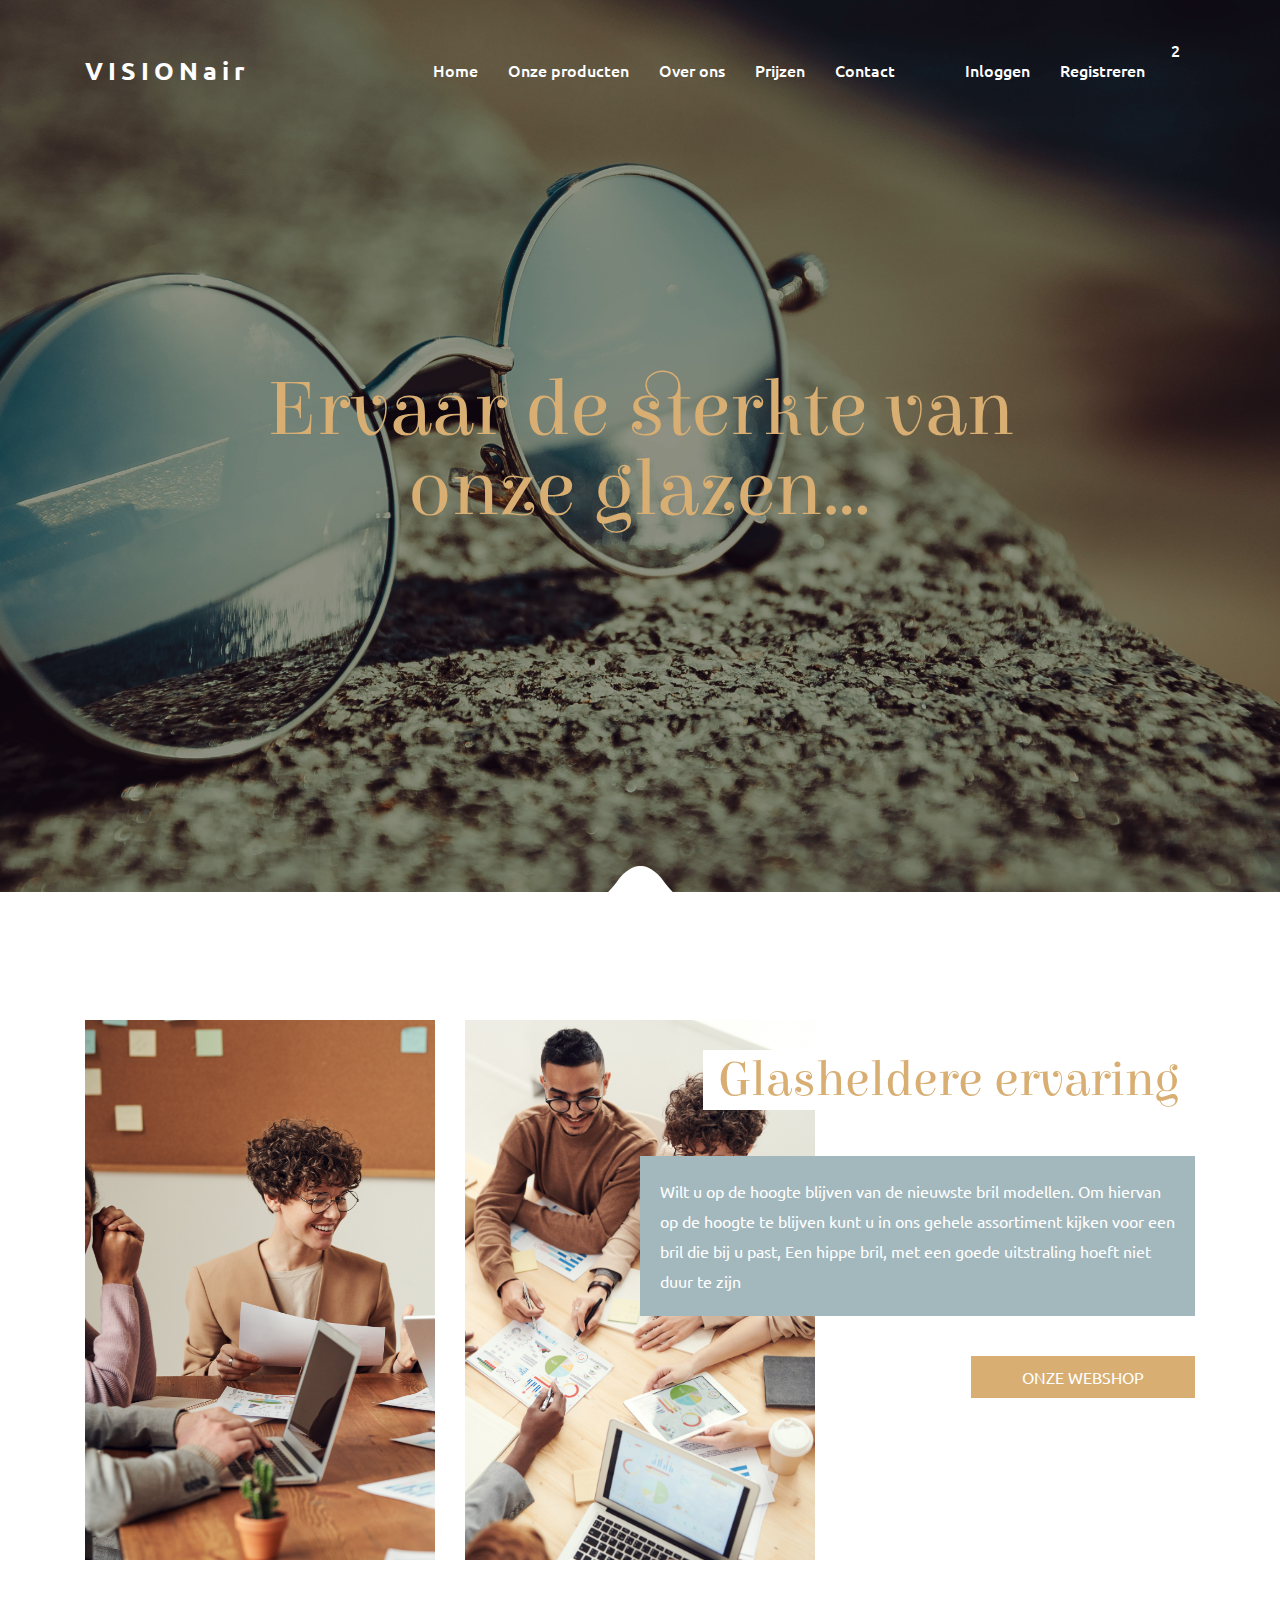
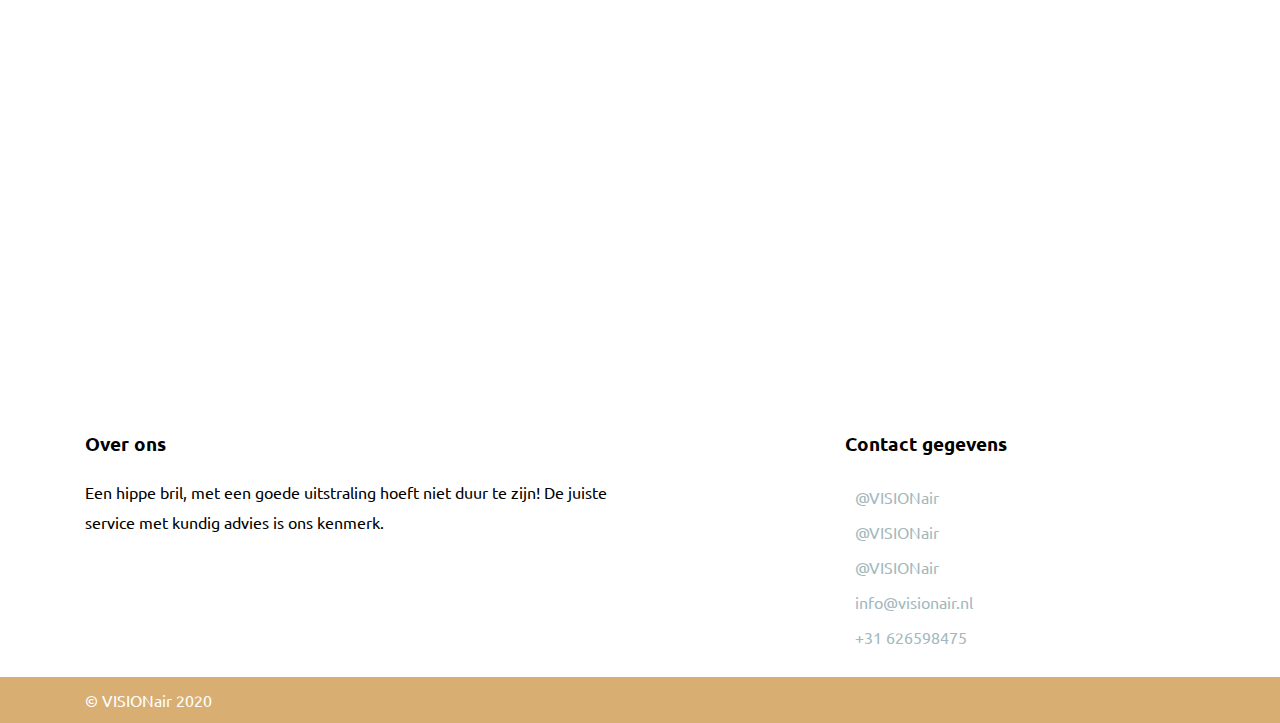
==== index.html @ c95390b1 "add home, about-us and shoppingcart" ====
<html>
    <head>
        <meta charset="UTF-8"/>
        <meta http-equiv="X-UA-Compatible" content="IE=edge">
        <meta name="viewport" content="user-scalable=no, initial-scale=1, maximum-scale=1, minimum-scale=1, width=device-width, height=device-height"/>
        <!-- Icons inladen -->
        <link rel="stylesheet" href="https://use.fontawesome.com/releases/v5.7.1/css/all.css" integrity="sha384-fnmOCqbTlWIlj8LyTjo7mOUStjsKC4pOpQbqyi7RrhN7udi9RwhKkMHpvLbHG9Sr" crossorigin="anonymous">
        <!-- Eigen style inladen -->
        <link rel="stylesheet" href="./css/style.css"/>
        <!-- Jquery, javascript library inladen inladen, library is een bron -->
        <script src="./javascript/jquery.js"></script>
    </head>
    <body>
        <!-- Header of the page -->
        <header class="">
            <!-- Visible menu -->
            <section class="menu">
               <div class="container">
                   <div class="row">
                       <!-- Columns of the logo -->
                       <div class="col-lg-2 col-md-2 col-sm-6 col-xs-6 col-6">
                           <div class="logo">
                                <p>VISIONair</p>
                           </div>
                       </div>
                       <!-- Visible menu on desktop and hidden on tablet and phone (depends on screen width) -->
                       <div class="col-lg-10 hidden-md hidden-sm hidden-xs">
                           <nav>
                               <ul>
                                   <li><a href="/index.html">Home</a></li>
                                   <li><a href="">Onze producten</a></li>
                                   <li><a href="./pages/about-us-page.html">Over ons</a></li>
                                   <li><a href="">Prijzen</a></li>
                                   <li><a href="">Contact</a></li>
                               </ul>
                               <ul>
                                   <li><a href="#">Inloggen</a></li>
                                   <li><a href="#">Registreren</a></li>
                                   <li><a href="./pages/shopping-basket.html">
                                        <div class="shopping-cart">
                                            <div class="amount">2</div>
                                            <i class="fas fa-shopping-cart"></i>
                                        </div>
                                   </a></li>
                               </ul>
                           </nav>
                       </div>
                       <!-- Visible menu on phone and tablet (depends on screen width) -->
                        <div class="hidden-lg col-md-6 col-sm-6 col-xs-6 col-6">
                            <div class="nav-icon-holder">
                                <div class="nav-icon">
                                    <div id="hamburger">
                                        <span></span>
                                        <span></span>
                                        <span></span>
                                    </div>
                                    <div id="cross">
                                        <span></span>
                                        <span></span>
                                    </div>
                                </div>
                            </div>
                        </div>
                   </div>
               </div>
            </section>
            <!-- Background-image of the header -->
            <section class="banner">
                <div class="overlay">
                    <h1>Ervaar de sterkte van <br/> onze glazen...</h1>
                </div>
            </section>
            <!-- Scroll down image, onclick scroll down to the next element on the page -->
            <section class="slide-down">
                <div class="slide-down-image" id="slide-down">
                    <div class="icon">
                        <i class="fas fa-angle-down"></i>
                    </div>
                    <img src="./images/scrolldown.svg" alt="scrolldown-image"/>
                </div>    
            </section> 
            <!-- If screen width is x width show sidenav if hamburger menu is clicked and show menu for mobile and tablet  -->
            <section class="side-nav">
                <div class="container">
                    <div class="row">
                        <div class="col-md-12">
                            <div class="nav-icon-holder">
                                <div class="nav-icon-2">
                                    <div id="hamburger">
                                        <span></span>
                                        <span></span>
                                        <span></span>
                                    </div>
                                    <div id="cross">
                                        <span></span>
                                        <span></span>
                                    </div>
                                </div>
                            </div>
                        </div>
                    </div>
                    <div class="row">
                        <div class="col-md-12">
                            <ul>
                                <li><a href="index.html">Home</a></li>
                                <li><a href="">Onze producten</a></li>
                                <li><a href="./pages/about-us-page.html">Over ons</a></li>
                                <li><a href="">Prijzen</a></li>
                                <li><a href="">Contact</a></li>
                                <li><a href="#">Inloggen</a></li>
                                <li><a href="#">Registreren</a></li>
                                <li><a href="./pages/shopping-basket.html">
                                    <div class="shopping-cart">
                                        <div class="amount">2</div>
                                        <i class="fas fa-shopping-cart"></i>
                                    </div>
                                </a></li>
                            </ul>
                        </div>
                    </div>
                </div>
            </section>
        </header>
        <!-- Clearfix is set, for the alignment for the design element by onScroll function -->
        <section class="clearfix"></section>
        <!-- Design element -->
        <section class="design-element"> 
            <div class="container"> 
                <div class="image-container right"> 
                    <div class="images"> 
                        <div class="row"> 
                            <div class="col-6">
                                <div class="image" style="background-image: url('./images/design-image.jpg');"></div>
                            </div>
                            <div class="col-6">
                                <div class="image" style="background-image: url('./images/design-image-2.jpg');"></div>
                            </div> 
                        </div> 
                    </div> 
                </div> 
                <div class="info right"> 
                    <div class="title"> 
                        <div class="widget h1"> Glasheldere ervaring </div> 
                    </div> 
                    <div class="text-box"> 
                        <p>Wilt u op de hoogte blijven van de nieuwste bril modellen. Om hiervan op de hoogte te blijven kunt u in ons gehele assortiment kijken voor een bril die bij u past, Een hippe bril, met een goede uitstraling hoeft niet duur te zijn</p> 
                    </div> 
                    <div class="button show-menu-card">
                        <a href="/onze-producten.html" class="btn">Onze webshop</a>
                    </div> 
                </div> 
            </div>
        </section>
        <!-- Banner with our motto -->
        <section class="motto">
            <div class="container">
                <div class="row">
                    <div class="col-md-12">
                        <h1>Een hippe bril, met een goede uitstraling hoeft niet duur te zijn</h1>
                    </div>
                </div>
            </div>
        </section>
        <!-- Footer -->
        <footer>
            <div class="container">
                <div class="row">
                    <div class="col-md-6">
                        <h3>Over ons</h3>
                        <p>Een hippe bril, met een goede uitstraling hoeft niet duur te zijn! De juiste service met kundig advies is ons kenmerk. </p>
                    </div>      
                    <div class="offset-2"></div>
                    <div class="col-md-4">
                        <h3>Contact gegevens</h3>
                        <ul>
                            <li>
                                <i class="fab fa-facebook-square"></i><span>@VISIONair</span>
                            </li>
                            <li>
                                <i class="fab fa-twitter-square"></i><span>@VISIONair</span>
                            </li>
                            <li>
                                <i class="fab fa-instagram"></i><span>@VISIONair</span>
                            </li>
                            <li>
                                <i class="fas fa-envelope-square"></i><span>info@visionair.nl</span>
                            </li>
                            <li>
                                <i class="fas fa-phone-square"></i><span>+31 626598475</span>
                            </li>
                        </ul>
                    </div>                  
                </div>
            </div>
        </footer>
        <!-- Copyright -->
        <section class="copyright">
            <div class="container">
                <div class="row">
                    <div class="col-md-12">
                        <span>&copy; VISIONair 2020</span>
                    </div>
                </div>
            </div>
        </section>
        <!-- Eigen scripts inladen -->
        <script src="./javascript/scripts.js"></script>
    </body>
</html>
---- css/style.css ----
@font-face{font-family:'Ubuntu';font-style:normal;font-weight:300;src:url('../fonts/ubuntu/ubuntu-v13-latin-300.eot');src:local('Ubuntu Light'),local('Ubuntu-Light'),url('../fonts/ubuntu/ubuntu-v13-latin-300.eot?#iefix') format('embedded-opentype'),url('../fonts/ubuntu/ubuntu-v13-latin-300.woff2') format('woff2'),url('../fonts/ubuntu/ubuntu-v13-latin-300.woff') format('woff'),url('../fonts/ubuntu/ubuntu-v13-latin-300.ttf') format('truetype'),url('../fonts/ubuntu/ubuntu-v13-latin-300.svg#Ubuntu') format('svg')}@font-face{font-family:'Ubuntu';font-style:normal;font-weight:400;src:url('../fonts/ubuntu/ubuntu-v12-latin-regular.eot');src:local('Ubuntu Regular'),local('Ubuntu-Regular'),url('../fonts/ubuntu/ubuntu-v12-latin-regular.eot?#iefix') format('embedded-opentype'),url('../fonts/ubuntu/ubuntu-v12-latin-regular.woff2') format('woff2'),url('../fonts/ubuntu/ubuntu-v12-latin-regular.woff') format('woff'),url('../fonts/ubuntu/ubuntu-v12-latin-regular.ttf') format('truetype'),url('../fonts/ubuntu/ubuntu-v12-latin-regular.svg#Ubuntu') format('svg')}@font-face{font-family:'Ubuntu';font-style:normal;font-weight:500;src:url('../fonts/ubuntu/ubuntu-v12-latin-500.eot');src:local('Ubuntu Medium'),local('Ubuntu-Medium'),url('../fonts/ubuntu/ubuntu-v12-latin-500.eot?#iefix') format('embedded-opentype'),url('../fonts/ubuntu/ubuntu-v12-latin-500.woff2') format('woff2'),url('../fonts/ubuntu/ubuntu-v12-latin-500.woff') format('woff'),url('../fonts/ubuntu/ubuntu-v12-latin-500.ttf') format('truetype'),url('../fonts/ubuntu/ubuntu-v12-latin-500.svg#Ubuntu') format('svg')}@font-face{font-family:'Ubuntu';font-style:normal;font-weight:700;src:url('../fonts/ubuntu/ubuntu-v12-latin-700.eot');src:local('Ubuntu Bold'),local('Ubuntu-Bold'),url('../fonts/ubuntu/ubuntu-v12-latin-700.eot?#iefix') format('embedded-opentype'),url('../fonts/ubuntu/ubuntu-v12-latin-700.woff2') format('woff2'),url('../fonts/ubuntu/ubuntu-v12-latin-700.woff') format('woff'),url('../fonts/ubuntu/ubuntu-v12-latin-700.ttf') format('truetype'),url('../fonts/ubuntu/ubuntu-v12-latin-700.svg#Ubuntu') format('svg')}@font-face{font-family:'Elsie';font-style:normal;font-weight:400;src:url('../fonts/elsie/elsie-v8-latin-regular.eot');src:local('Elsie Regular'),local('Elsie-Regular'),url('../fonts/elsie/elsie-v8-latin-regular.eot?#iefix') format('embedded-opentype'),url('../fonts/elsie/elsie-v8-latin-regular.woff2') format('woff2'),url('../fonts/elsie/elsie-v8-latin-regular.woff') format('woff'),url('../fonts/elsie/elsie-v8-latin-regular.ttf') format('truetype'),url('../fonts/elsie/elsie-v8-latin-regular.svg#Elsie') format('svg')}@font-face{font-family:'Elsie';font-style:normal;font-weight:900;src:url('../fonts/elsie/elsie-v8-latin-900.eot');src:local('Elsie Black'),local('Elsie-Black'),url('../fonts/elsie/elsie-v8-latin-900.eot?#iefix') format('embedded-opentype'),url('../fonts/elsie/elsie-v8-latin-900.woff2') format('woff2'),url('../fonts/elsie/elsie-v8-latin-900.woff') format('woff'),url('../fonts/elsie/elsie-v8-latin-900.ttf') format('truetype'),url('../fonts/elsie/elsie-v8-latin-900.svg#Elsie') format('svg')}@font-face{font-family:'Elsie Swash Caps';font-style:normal;font-weight:400;src:url('../fonts/elsie/elsie-swash-caps-v7-latin-regular.eot');src:local('Elsie Swash Caps Regular'),local('ElsieSwashCaps-Regular'),url('../fonts/elsie/elsie-swash-caps-v7-latin-regular.eot?#iefix') format('embedded-opentype'),url('../fonts/elsie/elsie-swash-caps-v7-latin-regular.woff2') format('woff2'),url('../fonts/elsie/elsie-swash-caps-v7-latin-regular.woff') format('woff'),url('../fonts/elsie/elsie-swash-caps-v7-latin-regular.ttf') format('truetype'),url('../fonts/elsie/elsie-swash-caps-v7-latin-regular.svg#ElsieSwashCaps') format('svg')}@font-face{font-family:'Elsie Swash Caps';font-style:normal;font-weight:900;src:url('../fonts/elsie/elsie-swash-caps-v7-latin-900.eot');src:local('Elsie Swash Caps Black'),local('ElsieSwashCaps-Black'),url('../fonts/elsie/elsie-swash-caps-v7-latin-900.eot?#iefix') format('embedded-opentype'),url('../fonts/elsie/elsie-swash-caps-v7-latin-900.woff2') format('woff2'),url('../fonts/elsie/elsie-swash-caps-v7-latin-900.woff') format('woff'),url('../fonts/elsie/elsie-swash-caps-v7-latin-900.ttf') format('truetype'),url('../fonts/elsie/elsie-swash-caps-v7-latin-900.svg#ElsieSwashCaps') format('svg')}@font-face{font-family:'Archivo';font-style:normal;font-weight:400;src:url('../fonts/archivo/archivo-v4-latin-regular.eot');src:local('Archivo Regular'),local('Archivo-Regular'),url('../fonts/archivo/archivo-v4-latin-regular.eot?#iefix') format('embedded-opentype'),url('../fonts/archivo/archivo-v4-latin-regular.woff2') format('woff2'),url('../fonts/archivo/archivo-v4-latin-regular.woff') format('woff'),url('../fonts/archivo/archivo-v4-latin-regular.ttf') format('truetype'),url('../fonts/archivo/archivo-v4-latin-regular.svg#Archivo') format('svg')}@font-face{font-family:'Archivo';font-style:normal;font-weight:500;src:url('../fonts/archivo/archivo-v4-latin-500.eot');src:local('Archivo Medium'),local('Archivo-Medium'),url('../fonts/archivo/archivo-v4-latin-500.eot?#iefix') format('embedded-opentype'),url('../fonts/archivo/archivo-v4-latin-500.woff2') format('woff2'),url('../fonts/archivo/archivo-v4-latin-500.woff') format('woff'),url('../fonts/archivo/archivo-v4-latin-500.ttf') format('truetype'),url('../fonts/archivo/archivo-v4-latin-500.svg#Archivo') format('svg')}@font-face{font-family:'Archivo';font-style:normal;font-weight:600;src:url('../fonts/archivo/archivo-v4-latin-600.eot');src:local('Archivo SemiBold'),local('Archivo-SemiBold'),url('../fonts/archivo/archivo-v4-latin-600.eot?#iefix') format('embedded-opentype'),url('../fonts/archivo/archivo-v4-latin-600.woff2') format('woff2'),url('../fonts/archivo/archivo-v4-latin-600.woff') format('woff'),url('../fonts/archivo/archivo-v4-latin-600.ttf') format('truetype'),url('../fonts/archivo/archivo-v4-latin-600.svg#Archivo') format('svg')}@font-face{font-family:'Archivo';font-style:normal;font-weight:700;src:url('../fonts/archivo/archivo-v4-latin-700.eot');src:local('Archivo Bold'),local('Archivo-Bold'),url('../fonts/archivo/archivo-v4-latin-700.eot?#iefix') format('embedded-opentype'),url('../fonts/archivo/archivo-v4-latin-700.woff2') format('woff2'),url('../fonts/archivo/archivo-v4-latin-700.woff') format('woff'),url('../fonts/archivo/archivo-v4-latin-700.ttf') format('truetype'),url('../fonts/archivo/archivo-v4-latin-700.svg#Archivo') format('svg')}@font-face{font-family:'Open Sans';font-style:normal;font-weight:400;src:url('../fonts/open-sans/open-sans-v15-latin-regular.eot');src:local('Open Sans Regular'),local('OpenSans-Regular'),url('../fonts/open-sans/open-sans-v15-latin-regular.eot?#iefix') format('embedded-opentype'),url('../fonts/open-sans/open-sans-v15-latin-regular.woff2') format('woff2'),url('../fonts/open-sans/open-sans-v15-latin-regular.woff') format('woff'),url('../fonts/open-sans/open-sans-v15-latin-regular.ttf') format('truetype'),url('../fonts/open-sans/open-sans-v15-latin-regular.svg#OpenSans') format('svg')}@font-face{font-family:'Open Sans';font-style:normal;font-weight:600;src:url('../fonts/open-sans/open-sans-v15-latin-600.eot');src:local('Open Sans SemiBold'),local('OpenSans-SemiBold'),url('../fonts/open-sans/open-sans-v15-latin-600.eot?#iefix') format('embedded-opentype'),url('../fonts/open-sans/open-sans-v15-latin-600.woff2') format('woff2'),url('../fonts/open-sans/open-sans-v15-latin-600.woff') format('woff'),url('../fonts/open-sans/open-sans-v15-latin-600.ttf') format('truetype'),url('../fonts/open-sans/open-sans-v15-latin-600.svg#OpenSans') format('svg')}@font-face{font-family:'Open Sans';font-style:normal;font-weight:700;src:url('../fonts/open-sans/open-sans-v15-latin-700.eot');src:local('Open Sans Bold'),local('OpenSans-Bold'),url('../fonts/open-sans/open-sans-v15-latin-700.eot?#iefix') format('embedded-opentype'),url('../fonts/open-sans/open-sans-v15-latin-700.woff2') format('woff2'),url('../fonts/open-sans/open-sans-v15-latin-700.woff') format('woff'),url('../fonts/open-sans/open-sans-v15-latin-700.ttf') format('truetype'),url('../fonts/open-sans/open-sans-v15-latin-700.svg#OpenSans') format('svg')}/*!
 * Bootstrap Grid v4.0.0 (https://getbootstrap.com)
 * Copyright 2011-2018 The Bootstrap Authors
 * Copyright 2011-2018 Twitter, Inc.
 * Licensed under MIT (https://github.com/twbs/bootstrap/blob/master/LICENSE)
 */@media (max-width:767px){.hidden-xs{display:none !important}}@media (min-width:768px) and (max-width:991px){.hidden-sm{display:none !important}}@media (min-width:992px) and (max-width:1199px){.hidden-md{display:none !important}}@media (min-width:1200px){.hidden-lg{display:none !important}}@-ms-viewport{width:device-width}html{box-sizing:border-box;-ms-overflow-style:scrollbar}*,*::before,*::after{box-sizing:inherit}.container{width:100%;padding-right:15px;padding-left:15px;margin-right:auto;margin-left:auto}@media (min-width:576px){.container{max-width:540px}}@media (min-width:768px){.container{max-width:720px}}@media (min-width:992px){.container{max-width:960px}}@media (min-width:1200px){.container{max-width:1140px}}.container-fluid{width:100%;padding-right:15px;padding-left:15px;margin-right:auto;margin-left:auto}.row{display:-webkit-box;display:-ms-flexbox;display:flex;-ms-flex-wrap:wrap;flex-wrap:wrap;margin-right:-15px;margin-left:-15px}.no-gutters{margin-right:0;margin-left:0}.no-gutters>.col,.no-gutters>[class*="col-"]{padding-right:0;padding-left:0}.col-1,.col-2,.col-3,.col-4,.col-5,.col-6,.col-7,.col-8,.col-9,.col-10,.col-11,.col-12,.col,.col-auto,.col-sm-1,.col-sm-2,.col-sm-3,.col-sm-4,.col-sm-5,.col-sm-6,.col-sm-7,.col-sm-8,.col-sm-9,.col-sm-10,.col-sm-11,.col-sm-12,.col-sm,.col-sm-auto,.col-md-1,.col-md-2,.col-md-3,.col-md-4,.col-md-5,.col-md-6,.col-md-7,.col-md-8,.col-md-9,.col-md-10,.col-md-11,.col-md-12,.col-md,.col-md-auto,.col-lg-1,.col-lg-2,.col-lg-3,.col-lg-4,.col-lg-5,.col-lg-6,.col-lg-7,.col-lg-8,.col-lg-9,.col-lg-10,.col-lg-11,.col-lg-12,.col-lg,.col-lg-auto,.col-xl-1,.col-xl-2,.col-xl-3,.col-xl-4,.col-xl-5,.col-xl-6,.col-xl-7,.col-xl-8,.col-xl-9,.col-xl-10,.col-xl-11,.col-xl-12,.col-xl,.col-xl-auto{position:relative;width:100%;min-height:1px;padding-right:15px;padding-left:15px}.col{-ms-flex-preferred-size:0;flex-basis:0;-webkit-box-flex:1;-ms-flex-positive:1;flex-grow:1;max-width:100%}.col-auto{-webkit-box-flex:0;-ms-flex:0 0 auto;flex:0 0 auto;width:auto;max-width:none}.col-1{-webkit-box-flex:0;-ms-flex:0 0 8.333333%;flex:0 0 8.333333%;max-width:8.333333%}.col-2{-webkit-box-flex:0;-ms-flex:0 0 16.666667%;flex:0 0 16.666667%;max-width:16.666667%}.col-3{-webkit-box-flex:0;-ms-flex:0 0 25%;flex:0 0 25%;max-width:25%}.col-4{-webkit-box-flex:0;-ms-flex:0 0 33.333333%;flex:0 0 33.333333%;max-width:33.333333%}.col-5{-webkit-box-flex:0;-ms-flex:0 0 41.666667%;flex:0 0 41.666667%;max-width:41.666667%}.col-6{-webkit-box-flex:0;-ms-flex:0 0 50%;flex:0 0 50%;max-width:50%}.col-7{-webkit-box-flex:0;-ms-flex:0 0 58.333333%;flex:0 0 58.333333%;max-width:58.333333%}.col-8{-webkit-box-flex:0;-ms-flex:0 0 66.666667%;flex:0 0 66.666667%;max-width:66.666667%}.col-9{-webkit-box-flex:0;-ms-flex:0 0 75%;flex:0 0 75%;max-width:75%}.col-10{-webkit-box-flex:0;-ms-flex:0 0 83.333333%;flex:0 0 83.333333%;max-width:83.333333%}.col-11{-webkit-box-flex:0;-ms-flex:0 0 91.666667%;flex:0 0 91.666667%;max-width:91.666667%}.col-12{-webkit-box-flex:0;-ms-flex:0 0 100%;flex:0 0 100%;max-width:100%}.order-first{-webkit-box-ordinal-group:0;-ms-flex-order:-1;order:-1}.order-last{-webkit-box-ordinal-group:14;-ms-flex-order:13;order:13}.order-0{-webkit-box-ordinal-group:1;-ms-flex-order:0;order:0}.order-1{-webkit-box-ordinal-group:2;-ms-flex-order:1;order:1}.order-2{-webkit-box-ordinal-group:3;-ms-flex-order:2;order:2}.order-3{-webkit-box-ordinal-group:4;-ms-flex-order:3;order:3}.order-4{-webkit-box-ordinal-group:5;-ms-flex-order:4;order:4}.order-5{-webkit-box-ordinal-group:6;-ms-flex-order:5;order:5}.order-6{-webkit-box-ordinal-group:7;-ms-flex-order:6;order:6}.order-7{-webkit-box-ordinal-group:8;-ms-flex-order:7;order:7}.order-8{-webkit-box-ordinal-group:9;-ms-flex-order:8;order:8}.order-9{-webkit-box-ordinal-group:10;-ms-flex-order:9;order:9}.order-10{-webkit-box-ordinal-group:11;-ms-flex-order:10;order:10}.order-11{-webkit-box-ordinal-group:12;-ms-flex-order:11;order:11}.order-12{-webkit-box-ordinal-group:13;-ms-flex-order:12;order:12}.offset-1{margin-left:8.333333%}.offset-2{margin-left:16.666667%}.offset-3{margin-left:25%}.offset-4{margin-left:33.333333%}.offset-5{margin-left:41.666667%}.offset-6{margin-left:50%}.offset-7{margin-left:58.333333%}.offset-8{margin-left:66.666667%}.offset-9{margin-left:75%}.offset-10{margin-left:83.333333%}.offset-11{margin-left:91.666667%}@media (min-width:576px){.col-sm{-ms-flex-preferred-size:0;flex-basis:0;-webkit-box-flex:1;-ms-flex-positive:1;flex-grow:1;max-width:100%}.col-sm-auto{-webkit-box-flex:0;-ms-flex:0 0 auto;flex:0 0 auto;width:auto;max-width:none}.col-sm-1{-webkit-box-flex:0;-ms-flex:0 0 8.333333%;flex:0 0 8.333333%;max-width:8.333333%}.col-sm-2{-webkit-box-flex:0;-ms-flex:0 0 16.666667%;flex:0 0 16.666667%;max-width:16.666667%}.col-sm-3{-webkit-box-flex:0;-ms-flex:0 0 25%;flex:0 0 25%;max-width:25%}.col-sm-4{-webkit-box-flex:0;-ms-flex:0 0 33.333333%;flex:0 0 33.333333%;max-width:33.333333%}.col-sm-5{-webkit-box-flex:0;-ms-flex:0 0 41.666667%;flex:0 0 41.666667%;max-width:41.666667%}.col-sm-6{-webkit-box-flex:0;-ms-flex:0 0 50%;flex:0 0 50%;max-width:50%}.col-sm-7{-webkit-box-flex:0;-ms-flex:0 0 58.333333%;flex:0 0 58.333333%;max-width:58.333333%}.col-sm-8{-webkit-box-flex:0;-ms-flex:0 0 66.666667%;flex:0 0 66.666667%;max-width:66.666667%}.col-sm-9{-webkit-box-flex:0;-ms-flex:0 0 75%;flex:0 0 75%;max-width:75%}.col-sm-10{-webkit-box-flex:0;-ms-flex:0 0 83.333333%;flex:0 0 83.333333%;max-width:83.333333%}.col-sm-11{-webkit-box-flex:0;-ms-flex:0 0 91.666667%;flex:0 0 91.666667%;max-width:91.666667%}.col-sm-12{-webkit-box-flex:0;-ms-flex:0 0 100%;flex:0 0 100%;max-width:100%}.order-sm-first{-webkit-box-ordinal-group:0;-ms-flex-order:-1;order:-1}.order-sm-last{-webkit-box-ordinal-group:14;-ms-flex-order:13;order:13}.order-sm-0{-webkit-box-ordinal-group:1;-ms-flex-order:0;order:0}.order-sm-1{-webkit-box-ordinal-group:2;-ms-flex-order:1;order:1}.order-sm-2{-webkit-box-ordinal-group:3;-ms-flex-order:2;order:2}.order-sm-3{-webkit-box-ordinal-group:4;-ms-flex-order:3;order:3}.order-sm-4{-webkit-box-ordinal-group:5;-ms-flex-order:4;order:4}.order-sm-5{-webkit-box-ordinal-group:6;-ms-flex-order:5;order:5}.order-sm-6{-webkit-box-ordinal-group:7;-ms-flex-order:6;order:6}.order-sm-7{-webkit-box-ordinal-group:8;-ms-flex-order:7;order:7}.order-sm-8{-webkit-box-ordinal-group:9;-ms-flex-order:8;order:8}.order-sm-9{-webkit-box-ordinal-group:10;-ms-flex-order:9;order:9}.order-sm-10{-webkit-box-ordinal-group:11;-ms-flex-order:10;order:10}.order-sm-11{-webkit-box-ordinal-group:12;-ms-flex-order:11;order:11}.order-sm-12{-webkit-box-ordinal-group:13;-ms-flex-order:12;order:12}.offset-sm-0{margin-left:0}.offset-sm-1{margin-left:8.333333%}.offset-sm-2{margin-left:16.666667%}.offset-sm-3{margin-left:25%}.offset-sm-4{margin-left:33.333333%}.offset-sm-5{margin-left:41.666667%}.offset-sm-6{margin-left:50%}.offset-sm-7{margin-left:58.333333%}.offset-sm-8{margin-left:66.666667%}.offset-sm-9{margin-left:75%}.offset-sm-10{margin-left:83.333333%}.offset-sm-11{margin-left:91.666667%}}@media (min-width:768px){.col-md{-ms-flex-preferred-size:0;flex-basis:0;-webkit-box-flex:1;-ms-flex-positive:1;flex-grow:1;max-width:100%}.col-md-auto{-webkit-box-flex:0;-ms-flex:0 0 auto;flex:0 0 auto;width:auto;max-width:none}.col-md-1{-webkit-box-flex:0;-ms-flex:0 0 8.333333%;flex:0 0 8.333333%;max-width:8.333333%}.col-md-2{-webkit-box-flex:0;-ms-flex:0 0 16.666667%;flex:0 0 16.666667%;max-width:16.666667%}.col-md-3{-webkit-box-flex:0;-ms-flex:0 0 25%;flex:0 0 25%;max-width:25%}.col-md-4{-webkit-box-flex:0;-ms-flex:0 0 33.333333%;flex:0 0 33.333333%;max-width:33.333333%}.col-md-5{-webkit-box-flex:0;-ms-flex:0 0 41.666667%;flex:0 0 41.666667%;max-width:41.666667%}.col-md-6{-webkit-box-flex:0;-ms-flex:0 0 50%;flex:0 0 50%;max-width:50%}.col-md-7{-webkit-box-flex:0;-ms-flex:0 0 58.333333%;flex:0 0 58.333333%;max-width:58.333333%}.col-md-8{-webkit-box-flex:0;-ms-flex:0 0 66.666667%;flex:0 0 66.666667%;max-width:66.666667%}.col-md-9{-webkit-box-flex:0;-ms-flex:0 0 75%;flex:0 0 75%;max-width:75%}.col-md-10{-webkit-box-flex:0;-ms-flex:0 0 83.333333%;flex:0 0 83.333333%;max-width:83.333333%}.col-md-11{-webkit-box-flex:0;-ms-flex:0 0 91.666667%;flex:0 0 91.666667%;max-width:91.666667%}.col-md-12{-webkit-box-flex:0;-ms-flex:0 0 100%;flex:0 0 100%;max-width:100%}.order-md-first{-webkit-box-ordinal-group:0;-ms-flex-order:-1;order:-1}.order-md-last{-webkit-box-ordinal-group:14;-ms-flex-order:13;order:13}.order-md-0{-webkit-box-ordinal-group:1;-ms-flex-order:0;order:0}.order-md-1{-webkit-box-ordinal-group:2;-ms-flex-order:1;order:1}.order-md-2{-webkit-box-ordinal-group:3;-ms-flex-order:2;order:2}.order-md-3{-webkit-box-ordinal-group:4;-ms-flex-order:3;order:3}.order-md-4{-webkit-box-ordinal-group:5;-ms-flex-order:4;order:4}.order-md-5{-webkit-box-ordinal-group:6;-ms-flex-order:5;order:5}.order-md-6{-webkit-box-ordinal-group:7;-ms-flex-order:6;order:6}.order-md-7{-webkit-box-ordinal-group:8;-ms-flex-order:7;order:7}.order-md-8{-webkit-box-ordinal-group:9;-ms-flex-order:8;order:8}.order-md-9{-webkit-box-ordinal-group:10;-ms-flex-order:9;order:9}.order-md-10{-webkit-box-ordinal-group:11;-ms-flex-order:10;order:10}.order-md-11{-webkit-box-ordinal-group:12;-ms-flex-order:11;order:11}.order-md-12{-webkit-box-ordinal-group:13;-ms-flex-order:12;order:12}.offset-md-0{margin-left:0}.offset-md-1{margin-left:8.333333%}.offset-md-2{margin-left:16.666667%}.offset-md-3{margin-left:25%}.offset-md-4{margin-left:33.333333%}.offset-md-5{margin-left:41.666667%}.offset-md-6{margin-left:50%}.offset-md-7{margin-left:58.333333%}.offset-md-8{margin-left:66.666667%}.offset-md-9{margin-left:75%}.offset-md-10{margin-left:83.333333%}.offset-md-11{margin-left:91.666667%}}@media (min-width:992px){.col-lg{-ms-flex-preferred-size:0;flex-basis:0;-webkit-box-flex:1;-ms-flex-positive:1;flex-grow:1;max-width:100%}.col-lg-auto{-webkit-box-flex:0;-ms-flex:0 0 auto;flex:0 0 auto;width:auto;max-width:none}.col-lg-1{-webkit-box-flex:0;-ms-flex:0 0 8.333333%;flex:0 0 8.333333%;max-width:8.333333%}.col-lg-2{-webkit-box-flex:0;-ms-flex:0 0 16.666667%;flex:0 0 16.666667%;max-width:16.666667%}.col-lg-3{-webkit-box-flex:0;-ms-flex:0 0 25%;flex:0 0 25%;max-width:25%}.col-lg-4{-webkit-box-flex:0;-ms-flex:0 0 33.333333%;flex:0 0 33.333333%;max-width:33.333333%}.col-lg-5{-webkit-box-flex:0;-ms-flex:0 0 41.666667%;flex:0 0 41.666667%;max-width:41.666667%}.col-lg-6{-webkit-box-flex:0;-ms-flex:0 0 50%;flex:0 0 50%;max-width:50%}.col-lg-7{-webkit-box-flex:0;-ms-flex:0 0 58.333333%;flex:0 0 58.333333%;max-width:58.333333%}.col-lg-8{-webkit-box-flex:0;-ms-flex:0 0 66.666667%;flex:0 0 66.666667%;max-width:66.666667%}.col-lg-9{-webkit-box-flex:0;-ms-flex:0 0 75%;flex:0 0 75%;max-width:75%}.col-lg-10{-webkit-box-flex:0;-ms-flex:0 0 83.333333%;flex:0 0 83.333333%;max-width:83.333333%}.col-lg-11{-webkit-box-flex:0;-ms-flex:0 0 91.666667%;flex:0 0 91.666667%;max-width:91.666667%}.col-lg-12{-webkit-box-flex:0;-ms-flex:0 0 100%;flex:0 0 100%;max-width:100%}.order-lg-first{-webkit-box-ordinal-group:0;-ms-flex-order:-1;order:-1}.order-lg-last{-webkit-box-ordinal-group:14;-ms-flex-order:13;order:13}.order-lg-0{-webkit-box-ordinal-group:1;-ms-flex-order:0;order:0}.order-lg-1{-webkit-box-ordinal-group:2;-ms-flex-order:1;order:1}.order-lg-2{-webkit-box-ordinal-group:3;-ms-flex-order:2;order:2}.order-lg-3{-webkit-box-ordinal-group:4;-ms-flex-order:3;order:3}.order-lg-4{-webkit-box-ordinal-group:5;-ms-flex-order:4;order:4}.order-lg-5{-webkit-box-ordinal-group:6;-ms-flex-order:5;order:5}.order-lg-6{-webkit-box-ordinal-group:7;-ms-flex-order:6;order:6}.order-lg-7{-webkit-box-ordinal-group:8;-ms-flex-order:7;order:7}.order-lg-8{-webkit-box-ordinal-group:9;-ms-flex-order:8;order:8}.order-lg-9{-webkit-box-ordinal-group:10;-ms-flex-order:9;order:9}.order-lg-10{-webkit-box-ordinal-group:11;-ms-flex-order:10;order:10}.order-lg-11{-webkit-box-ordinal-group:12;-ms-flex-order:11;order:11}.order-lg-12{-webkit-box-ordinal-group:13;-ms-flex-order:12;order:12}.offset-lg-0{margin-left:0}.offset-lg-1{margin-left:8.333333%}.offset-lg-2{margin-left:16.666667%}.offset-lg-3{margin-left:25%}.offset-lg-4{margin-left:33.333333%}.offset-lg-5{margin-left:41.666667%}.offset-lg-6{margin-left:50%}.offset-lg-7{margin-left:58.333333%}.offset-lg-8{margin-left:66.666667%}.offset-lg-9{margin-left:75%}.offset-lg-10{margin-left:83.333333%}.offset-lg-11{margin-left:91.666667%}}@media (min-width:1200px){.col-xl{-ms-flex-preferred-size:0;flex-basis:0;-webkit-box-flex:1;-ms-flex-positive:1;flex-grow:1;max-width:100%}.col-xl-auto{-webkit-box-flex:0;-ms-flex:0 0 auto;flex:0 0 auto;width:auto;max-width:none}.col-xl-1{-webkit-box-flex:0;-ms-flex:0 0 8.333333%;flex:0 0 8.333333%;max-width:8.333333%}.col-xl-2{-webkit-box-flex:0;-ms-flex:0 0 16.666667%;flex:0 0 16.666667%;max-width:16.666667%}.col-xl-3{-webkit-box-flex:0;-ms-flex:0 0 25%;flex:0 0 25%;max-width:25%}.col-xl-4{-webkit-box-flex:0;-ms-flex:0 0 33.333333%;flex:0 0 33.333333%;max-width:33.333333%}.col-xl-5{-webkit-box-flex:0;-ms-flex:0 0 41.666667%;flex:0 0 41.666667%;max-width:41.666667%}.col-xl-6{-webkit-box-flex:0;-ms-flex:0 0 50%;flex:0 0 50%;max-width:50%}.col-xl-7{-webkit-box-flex:0;-ms-flex:0 0 58.333333%;flex:0 0 58.333333%;max-width:58.333333%}.col-xl-8{-webkit-box-flex:0;-ms-flex:0 0 66.666667%;flex:0 0 66.666667%;max-width:66.666667%}.col-xl-9{-webkit-box-flex:0;-ms-flex:0 0 75%;flex:0 0 75%;max-width:75%}.col-xl-10{-webkit-box-flex:0;-ms-flex:0 0 83.333333%;flex:0 0 83.333333%;max-width:83.333333%}.col-xl-11{-webkit-box-flex:0;-ms-flex:0 0 91.666667%;flex:0 0 91.666667%;max-width:91.666667%}.col-xl-12{-webkit-box-flex:0;-ms-flex:0 0 100%;flex:0 0 100%;max-width:100%}.order-xl-first{-webkit-box-ordinal-group:0;-ms-flex-order:-1;order:-1}.order-xl-last{-webkit-box-ordinal-group:14;-ms-flex-order:13;order:13}.order-xl-0{-webkit-box-ordinal-group:1;-ms-flex-order:0;order:0}.order-xl-1{-webkit-box-ordinal-group:2;-ms-flex-order:1;order:1}.order-xl-2{-webkit-box-ordinal-group:3;-ms-flex-order:2;order:2}.order-xl-3{-webkit-box-ordinal-group:4;-ms-flex-order:3;order:3}.order-xl-4{-webkit-box-ordinal-group:5;-ms-flex-order:4;order:4}.order-xl-5{-webkit-box-ordinal-group:6;-ms-flex-order:5;order:5}.order-xl-6{-webkit-box-ordinal-group:7;-ms-flex-order:6;order:6}.order-xl-7{-webkit-box-ordinal-group:8;-ms-flex-order:7;order:7}.order-xl-8{-webkit-box-ordinal-group:9;-ms-flex-order:8;order:8}.order-xl-9{-webkit-box-ordinal-group:10;-ms-flex-order:9;order:9}.order-xl-10{-webkit-box-ordinal-group:11;-ms-flex-order:10;order:10}.order-xl-11{-webkit-box-ordinal-group:12;-ms-flex-order:11;order:11}.order-xl-12{-webkit-box-ordinal-group:13;-ms-flex-order:12;order:12}.offset-xl-0{margin-left:0}.offset-xl-1{margin-left:8.333333%}.offset-xl-2{margin-left:16.666667%}.offset-xl-3{margin-left:25%}.offset-xl-4{margin-left:33.333333%}.offset-xl-5{margin-left:41.666667%}.offset-xl-6{margin-left:50%}.offset-xl-7{margin-left:58.333333%}.offset-xl-8{margin-left:66.666667%}.offset-xl-9{margin-left:75%}.offset-xl-10{margin-left:83.333333%}.offset-xl-11{margin-left:91.666667%}}.d-none{display:none !important}.d-inline{display:inline !important}.d-inline-block{display:inline-block !important}.d-block{display:block !important}.d-table{display:table !important}.d-table-row{display:table-row !important}.d-table-cell{display:table-cell !important}.d-flex{display:-webkit-box !important;display:-ms-flexbox !important;display:flex !important}.d-inline-flex{display:-webkit-inline-box !important;display:-ms-inline-flexbox !important;display:inline-flex !important}@media (min-width:576px){.d-sm-none{display:none !important}.d-sm-inline{display:inline !important}.d-sm-inline-block{display:inline-block !important}.d-sm-block{display:block !important}.d-sm-table{display:table !important}.d-sm-table-row{display:table-row !important}.d-sm-table-cell{display:table-cell !important}.d-sm-flex{display:-webkit-box !important;display:-ms-flexbox !important;display:flex !important}.d-sm-inline-flex{display:-webkit-inline-box !important;display:-ms-inline-flexbox !important;display:inline-flex !important}}@media (min-width:768px){.d-md-none{display:none !important}.d-md-inline{display:inline !important}.d-md-inline-block{display:inline-block !important}.d-md-block{display:block !important}.d-md-table{display:table !important}.d-md-table-row{display:table-row !important}.d-md-table-cell{display:table-cell !important}.d-md-flex{display:-webkit-box !important;display:-ms-flexbox !important;display:flex !important}.d-md-inline-flex{display:-webkit-inline-box !important;display:-ms-inline-flexbox !important;display:inline-flex !important}}@media (min-width:992px){.d-lg-none{display:none !important}.d-lg-inline{display:inline !important}.d-lg-inline-block{display:inline-block !important}.d-lg-block{display:block !important}.d-lg-table{display:table !important}.d-lg-table-row{display:table-row !important}.d-lg-table-cell{display:table-cell !important}.d-lg-flex{display:-webkit-box !important;display:-ms-flexbox !important;display:flex !important}.d-lg-inline-flex{display:-webkit-inline-box !important;display:-ms-inline-flexbox !important;display:inline-flex !important}}@media (min-width:1200px){.d-xl-none{display:none !important}.d-xl-inline{display:inline !important}.d-xl-inline-block{display:inline-block !important}.d-xl-block{display:block !important}.d-xl-table{display:table !important}.d-xl-table-row{display:table-row !important}.d-xl-table-cell{display:table-cell !important}.d-xl-flex{display:-webkit-box !important;display:-ms-flexbox !important;display:flex !important}.d-xl-inline-flex{display:-webkit-inline-box !important;display:-ms-inline-flexbox !important;display:inline-flex !important}}@media print{.d-print-none{display:none !important}.d-print-inline{display:inline !important}.d-print-inline-block{display:inline-block !important}.d-print-block{display:block !important}.d-print-table{display:table !important}.d-print-table-row{display:table-row !important}.d-print-table-cell{display:table-cell !important}.d-print-flex{display:-webkit-box !important;display:-ms-flexbox !important;display:flex !important}.d-print-inline-flex{display:-webkit-inline-box !important;display:-ms-inline-flexbox !important;display:inline-flex !important}}.flex-row{-webkit-box-orient:horizontal !important;-webkit-box-direction:normal !important;-ms-flex-direction:row !important;flex-direction:row !important}.flex-column{-webkit-box-orient:vertical !important;-webkit-box-direction:normal !important;-ms-flex-direction:column !important;flex-direction:column !important}.flex-row-reverse{-webkit-box-orient:horizontal !important;-webkit-box-direction:reverse !important;-ms-flex-direction:row-reverse !important;flex-direction:row-reverse !important}.flex-column-reverse{-webkit-box-orient:vertical !important;-webkit-box-direction:reverse !important;-ms-flex-direction:column-reverse !important;flex-direction:column-reverse !important}.flex-wrap{-ms-flex-wrap:wrap !important;flex-wrap:wrap !important}.flex-nowrap{-ms-flex-wrap:nowrap !important;flex-wrap:nowrap !important}.flex-wrap-reverse{-ms-flex-wrap:wrap-reverse !important;flex-wrap:wrap-reverse !important}.justify-content-start{-webkit-box-pack:start !important;-ms-flex-pack:start !important;justify-content:flex-start !important}.justify-content-end{-webkit-box-pack:end !important;-ms-flex-pack:end !important;justify-content:flex-end !important}.justify-content-center{-webkit-box-pack:center !important;-ms-flex-pack:center !important;justify-content:center !important}.justify-content-between{-webkit-box-pack:justify !important;-ms-flex-pack:justify !important;justify-content:space-between !important}.justify-content-around{-ms-flex-pack:distribute !important;justify-content:space-around !important}.align-items-start{-webkit-box-align:start !important;-ms-flex-align:start !important;align-items:flex-start !important}.align-items-end{-webkit-box-align:end !important;-ms-flex-align:end !important;align-items:flex-end !important}.align-items-center{-webkit-box-align:center !important;-ms-flex-align:center !important;align-items:center !important}.align-items-baseline{-webkit-box-align:baseline !important;-ms-flex-align:baseline !important;align-items:baseline !important}.align-items-stretch{-webkit-box-align:stretch !important;-ms-flex-align:stretch !important;align-items:stretch !important}.align-content-start{-ms-flex-line-pack:start !important;align-content:flex-start !important}.align-content-end{-ms-flex-line-pack:end !important;align-content:flex-end !important}.align-content-center{-ms-flex-line-pack:center !important;align-content:center !important}.align-content-between{-ms-flex-line-pack:justify !important;align-content:space-between !important}.align-content-around{-ms-flex-line-pack:distribute !important;align-content:space-around !important}.align-content-stretch{-ms-flex-line-pack:stretch !important;align-content:stretch !important}.align-self-auto{-ms-flex-item-align:auto !important;align-self:auto !important}.align-self-start{-ms-flex-item-align:start !important;align-self:flex-start !important}.align-self-end{-ms-flex-item-align:end !important;align-self:flex-end !important}.align-self-center{-ms-flex-item-align:center !important;align-self:center !important}.align-self-baseline{-ms-flex-item-align:baseline !important;align-self:baseline !important}.align-self-stretch{-ms-flex-item-align:stretch !important;align-self:stretch !important}@media (min-width:576px){.flex-sm-row{-webkit-box-orient:horizontal !important;-webkit-box-direction:normal !important;-ms-flex-direction:row !important;flex-direction:row !important}.flex-sm-column{-webkit-box-orient:vertical !important;-webkit-box-direction:normal !important;-ms-flex-direction:column !important;flex-direction:column !important}.flex-sm-row-reverse{-webkit-box-orient:horizontal !important;-webkit-box-direction:reverse !important;-ms-flex-direction:row-reverse !important;flex-direction:row-reverse !important}.flex-sm-column-reverse{-webkit-box-orient:vertical !important;-webkit-box-direction:reverse !important;-ms-flex-direction:column-reverse !important;flex-direction:column-reverse !important}.flex-sm-wrap{-ms-flex-wrap:wrap !important;flex-wrap:wrap !important}.flex-sm-nowrap{-ms-flex-wrap:nowrap !important;flex-wrap:nowrap !important}.flex-sm-wrap-reverse{-ms-flex-wrap:wrap-reverse !important;flex-wrap:wrap-reverse !important}.justify-content-sm-start{-webkit-box-pack:start !important;-ms-flex-pack:start !important;justify-content:flex-start !important}.justify-content-sm-end{-webkit-box-pack:end !important;-ms-flex-pack:end !important;justify-content:flex-end !important}.justify-content-sm-center{-webkit-box-pack:center !important;-ms-flex-pack:center !important;justify-content:center !important}.justify-content-sm-between{-webkit-box-pack:justify !important;-ms-flex-pack:justify !important;justify-content:space-between !important}.justify-content-sm-around{-ms-flex-pack:distribute !important;justify-content:space-around !important}.align-items-sm-start{-webkit-box-align:start !important;-ms-flex-align:start !important;align-items:flex-start !important}.align-items-sm-end{-webkit-box-align:end !important;-ms-flex-align:end !important;align-items:flex-end !important}.align-items-sm-center{-webkit-box-align:center !important;-ms-flex-align:center !important;align-items:center !important}.align-items-sm-baseline{-webkit-box-align:baseline !important;-ms-flex-align:baseline !important;align-items:baseline !important}.align-items-sm-stretch{-webkit-box-align:stretch !important;-ms-flex-align:stretch !important;align-items:stretch !important}.align-content-sm-start{-ms-flex-line-pack:start !important;align-content:flex-start !important}.align-content-sm-end{-ms-flex-line-pack:end !important;align-content:flex-end !important}.align-content-sm-center{-ms-flex-line-pack:center !important;align-content:center !important}.align-content-sm-between{-ms-flex-line-pack:justify !important;align-content:space-between !important}.align-content-sm-around{-ms-flex-line-pack:distribute !important;align-content:space-around !important}.align-content-sm-stretch{-ms-flex-line-pack:stretch !important;align-content:stretch !important}.align-self-sm-auto{-ms-flex-item-align:auto !important;align-self:auto !important}.align-self-sm-start{-ms-flex-item-align:start !important;align-self:flex-start !important}.align-self-sm-end{-ms-flex-item-align:end !important;align-self:flex-end !important}.align-self-sm-center{-ms-flex-item-align:center !important;align-self:center !important}.align-self-sm-baseline{-ms-flex-item-align:baseline !important;align-self:baseline !important}.align-self-sm-stretch{-ms-flex-item-align:stretch !important;align-self:stretch !important}}@media (min-width:768px){.flex-md-row{-webkit-box-orient:horizontal !important;-webkit-box-direction:normal !important;-ms-flex-direction:row !important;flex-direction:row !important}.flex-md-column{-webkit-box-orient:vertical !important;-webkit-box-direction:normal !important;-ms-flex-direction:column !important;flex-direction:column !important}.flex-md-row-reverse{-webkit-box-orient:horizontal !important;-webkit-box-direction:reverse !important;-ms-flex-direction:row-reverse !important;flex-direction:row-reverse !important}.flex-md-column-reverse{-webkit-box-orient:vertical !important;-webkit-box-direction:reverse !important;-ms-flex-direction:column-reverse !important;flex-direction:column-reverse !important}.flex-md-wrap{-ms-flex-wrap:wrap !important;flex-wrap:wrap !important}.flex-md-nowrap{-ms-flex-wrap:nowrap !important;flex-wrap:nowrap !important}.flex-md-wrap-reverse{-ms-flex-wrap:wrap-reverse !important;flex-wrap:wrap-reverse !important}.justify-content-md-start{-webkit-box-pack:start !important;-ms-flex-pack:start !important;justify-content:flex-start !important}.justify-content-md-end{-webkit-box-pack:end !important;-ms-flex-pack:end !important;justify-content:flex-end !important}.justify-content-md-center{-webkit-box-pack:center !important;-ms-flex-pack:center !important;justify-content:center !important}.justify-content-md-between{-webkit-box-pack:justify !important;-ms-flex-pack:justify !important;justify-content:space-between !important}.justify-content-md-around{-ms-flex-pack:distribute !important;justify-content:space-around !important}.align-items-md-start{-webkit-box-align:start !important;-ms-flex-align:start !important;align-items:flex-start !important}.align-items-md-end{-webkit-box-align:end !important;-ms-flex-align:end !important;align-items:flex-end !important}.align-items-md-center{-webkit-box-align:center !important;-ms-flex-align:center !important;align-items:center !important}.align-items-md-baseline{-webkit-box-align:baseline !important;-ms-flex-align:baseline !important;align-items:baseline !important}.align-items-md-stretch{-webkit-box-align:stretch !important;-ms-flex-align:stretch !important;align-items:stretch !important}.align-content-md-start{-ms-flex-line-pack:start !important;align-content:flex-start !important}.align-content-md-end{-ms-flex-line-pack:end !important;align-content:flex-end !important}.align-content-md-center{-ms-flex-line-pack:center !important;align-content:center !important}.align-content-md-between{-ms-flex-line-pack:justify !important;align-content:space-between !important}.align-content-md-around{-ms-flex-line-pack:distribute !important;align-content:space-around !important}.align-content-md-stretch{-ms-flex-line-pack:stretch !important;align-content:stretch !important}.align-self-md-auto{-ms-flex-item-align:auto !important;align-self:auto !important}.align-self-md-start{-ms-flex-item-align:start !important;align-self:flex-start !important}.align-self-md-end{-ms-flex-item-align:end !important;align-self:flex-end !important}.align-self-md-center{-ms-flex-item-align:center !important;align-self:center !important}.align-self-md-baseline{-ms-flex-item-align:baseline !important;align-self:baseline !important}.align-self-md-stretch{-ms-flex-item-align:stretch !important;align-self:stretch !important}}@media (min-width:992px){.flex-lg-row{-webkit-box-orient:horizontal !important;-webkit-box-direction:normal !important;-ms-flex-direction:row !important;flex-direction:row !important}.flex-lg-column{-webkit-box-orient:vertical !important;-webkit-box-direction:normal !important;-ms-flex-direction:column !important;flex-direction:column !important}.flex-lg-row-reverse{-webkit-box-orient:horizontal !important;-webkit-box-direction:reverse !important;-ms-flex-direction:row-reverse !important;flex-direction:row-reverse !important}.flex-lg-column-reverse{-webkit-box-orient:vertical !important;-webkit-box-direction:reverse !important;-ms-flex-direction:column-reverse !important;flex-direction:column-reverse !important}.flex-lg-wrap{-ms-flex-wrap:wrap !important;flex-wrap:wrap !important}.flex-lg-nowrap{-ms-flex-wrap:nowrap !important;flex-wrap:nowrap !important}.flex-lg-wrap-reverse{-ms-flex-wrap:wrap-reverse !important;flex-wrap:wrap-reverse !important}.justify-content-lg-start{-webkit-box-pack:start !important;-ms-flex-pack:start !important;justify-content:flex-start !important}.justify-content-lg-end{-webkit-box-pack:end !important;-ms-flex-pack:end !important;justify-content:flex-end !important}.justify-content-lg-center{-webkit-box-pack:center !important;-ms-flex-pack:center !important;justify-content:center !important}.justify-content-lg-between{-webkit-box-pack:justify !important;-ms-flex-pack:justify !important;justify-content:space-between !important}.justify-content-lg-around{-ms-flex-pack:distribute !important;justify-content:space-around !important}.align-items-lg-start{-webkit-box-align:start !important;-ms-flex-align:start !important;align-items:flex-start !important}.align-items-lg-end{-webkit-box-align:end !important;-ms-flex-align:end !important;align-items:flex-end !important}.align-items-lg-center{-webkit-box-align:center !important;-ms-flex-align:center !important;align-items:center !important}.align-items-lg-baseline{-webkit-box-align:baseline !important;-ms-flex-align:baseline !important;align-items:baseline !important}.align-items-lg-stretch{-webkit-box-align:stretch !important;-ms-flex-align:stretch !important;align-items:stretch !important}.align-content-lg-start{-ms-flex-line-pack:start !important;align-content:flex-start !important}.align-content-lg-end{-ms-flex-line-pack:end !important;align-content:flex-end !important}.align-content-lg-center{-ms-flex-line-pack:center !important;align-content:center !important}.align-content-lg-between{-ms-flex-line-pack:justify !important;align-content:space-between !important}.align-content-lg-around{-ms-flex-line-pack:distribute !important;align-content:space-around !important}.align-content-lg-stretch{-ms-flex-line-pack:stretch !important;align-content:stretch !important}.align-self-lg-auto{-ms-flex-item-align:auto !important;align-self:auto !important}.align-self-lg-start{-ms-flex-item-align:start !important;align-self:flex-start !important}.align-self-lg-end{-ms-flex-item-align:end !important;align-self:flex-end !important}.align-self-lg-center{-ms-flex-item-align:center !important;align-self:center !important}.align-self-lg-baseline{-ms-flex-item-align:baseline !important;align-self:baseline !important}.align-self-lg-stretch{-ms-flex-item-align:stretch !important;align-self:stretch !important}}@media (min-width:1200px){.flex-xl-row{-webkit-box-orient:horizontal !important;-webkit-box-direction:normal !important;-ms-flex-direction:row !important;flex-direction:row !important}.flex-xl-column{-webkit-box-orient:vertical !important;-webkit-box-direction:normal !important;-ms-flex-direction:column !important;flex-direction:column !important}.flex-xl-row-reverse{-webkit-box-orient:horizontal !important;-webkit-box-direction:reverse !important;-ms-flex-direction:row-reverse !important;flex-direction:row-reverse !important}.flex-xl-column-reverse{-webkit-box-orient:vertical !important;-webkit-box-direction:reverse !important;-ms-flex-direction:column-reverse !important;flex-direction:column-reverse !important}.flex-xl-wrap{-ms-flex-wrap:wrap !important;flex-wrap:wrap !important}.flex-xl-nowrap{-ms-flex-wrap:nowrap !important;flex-wrap:nowrap !important}.flex-xl-wrap-reverse{-ms-flex-wrap:wrap-reverse !important;flex-wrap:wrap-reverse !important}.justify-content-xl-start{-webkit-box-pack:start !important;-ms-flex-pack:start !important;justify-content:flex-start !important}.justify-content-xl-end{-webkit-box-pack:end !important;-ms-flex-pack:end !important;justify-content:flex-end !important}.justify-content-xl-center{-webkit-box-pack:center !important;-ms-flex-pack:center !important;justify-content:center !important}.justify-content-xl-between{-webkit-box-pack:justify !important;-ms-flex-pack:justify !important;justify-content:space-between !important}.justify-content-xl-around{-ms-flex-pack:distribute !important;justify-content:space-around !important}.align-items-xl-start{-webkit-box-align:start !important;-ms-flex-align:start !important;align-items:flex-start !important}.align-items-xl-end{-webkit-box-align:end !important;-ms-flex-align:end !important;align-items:flex-end !important}.align-items-xl-center{-webkit-box-align:center !important;-ms-flex-align:center !important;align-items:center !important}.align-items-xl-baseline{-webkit-box-align:baseline !important;-ms-flex-align:baseline !important;align-items:baseline !important}.align-items-xl-stretch{-webkit-box-align:stretch !important;-ms-flex-align:stretch !important;align-items:stretch !important}.align-content-xl-start{-ms-flex-line-pack:start !important;align-content:flex-start !important}.align-content-xl-end{-ms-flex-line-pack:end !important;align-content:flex-end !important}.align-content-xl-center{-ms-flex-line-pack:center !important;align-content:center !important}.align-content-xl-between{-ms-flex-line-pack:justify !important;align-content:space-between !important}.align-content-xl-around{-ms-flex-line-pack:distribute !important;align-content:space-around !important}.align-content-xl-stretch{-ms-flex-line-pack:stretch !important;align-content:stretch !important}.align-self-xl-auto{-ms-flex-item-align:auto !important;align-self:auto !important}.align-self-xl-start{-ms-flex-item-align:start !important;align-self:flex-start !important}.align-self-xl-end{-ms-flex-item-align:end !important;align-self:flex-end !important}.align-self-xl-center{-ms-flex-item-align:center !important;align-self:center !important}.align-self-xl-baseline{-ms-flex-item-align:baseline !important;align-self:baseline !important}.align-self-xl-stretch{-ms-flex-item-align:stretch !important;align-self:stretch !important}}html,body{color:#000000;font-size:16px;font-family:'Ubuntu',sans-serif;font-weight:400;line-height:30px;max-width:100%;margin:0;padding:0}html header,body header{position:relative;float:left;width:100%;height:100vh}html header section,body header section{position:relative;float:left;width:100%}html header section.menu,body header section.menu{position:relative;float:left;width:100%;margin:0;padding:30px 0;z-index:2;-webkit-transition:top .3s ease-in-out;-moz-transition:top .3s ease-in-out;-o-transition:top .3s ease-in-out;transition:top .3s ease-in-out}html header section.menu .logo,body header section.menu .logo{position:relative;float:left;width:100%;height:auto;margin:0;padding:0;text-align:center}html header section.menu .logo p,body header section.menu .logo p{font-size:25px;letter-spacing:5px;color:#ffffff;font-weight:700;font-family:'Ubuntu',sans-serif}html header section.menu nav,body header section.menu nav{position:relative;float:left;width:100%;height:100%;margin:0;padding:0;display:flex;align-items:center;justify-content:flex-end}html header section.menu nav ul,body header section.menu nav ul{position:relative;float:left;width:auto;margin:0 0 0 40px;padding:0}html header section.menu nav ul li,body header section.menu nav ul li{position:relative;float:left;width:auto;margin:0 10px 0 0;padding:10px;list-style-type:none}html header section.menu nav ul li a,body header section.menu nav ul li a{position:relative;float:left;width:auto;margin:0;padding:0;color:#ffffff;font-weight:500;text-decoration:none}html header section.menu nav ul li a .shopping-cart,body header section.menu nav ul li a .shopping-cart{position:relative;float:left;bottom:-5px}html header section.menu nav ul li a .shopping-cart .amount,body header section.menu nav ul li a .shopping-cart .amount{position:absolute;right:-5px;top:-25px;font-weight:500}html header section.menu.fixed,body header section.menu.fixed{position:fixed;top:-91px;left:0;width:100%;height:91px;background:rgba(255,255,255,0.95);border-bottom:1px solid #cccccc;color:#000000;z-index:200;display:flex;align-items:center}html header section.menu.fixed.visible,body header section.menu.fixed.visible{top:0}html header section.menu.fixed .logo p,body header section.menu.fixed .logo p{color:#d8ae72}html header section.menu.fixed nav ul li a,body header section.menu.fixed nav ul li a{color:#a3b8bd}html header section.menu.fixed .nav-icon-holder .nav-icon span,body header section.menu.fixed .nav-icon-holder .nav-icon span{background-color:#d8ae72}html header section.menu .nav-icon-holder,body header section.menu .nav-icon-holder{position:relative;float:left;width:100%}html header section.menu .nav-icon-holder .nav-icon,body header section.menu .nav-icon-holder .nav-icon{position:absolute;right:35px;top:21px;width:40px;height:40px;cursor:pointer;border-radius:5px;z-index:20}html header section.menu .nav-icon-holder .nav-icon span,body header section.menu .nav-icon-holder .nav-icon span{display:block;border-radius:2px;background:#ffffff}html header section.menu .nav-icon-holder .nav-icon *,body header section.menu .nav-icon-holder .nav-icon *{transition:.25s ease-in-out}html header section.menu .nav-icon-holder .nav-icon #hamburger,body header section.menu .nav-icon-holder .nav-icon #hamburger{position:absolute;height:100%;width:100%}html header section.menu .nav-icon-holder .nav-icon #hamburger span,body header section.menu .nav-icon-holder .nav-icon #hamburger span{width:30px;height:4px;position:relative;top:5px;left:5px;margin:5px 0}html header section.menu .nav-icon-holder .nav-icon #hamburger span:nth-child(1),body header section.menu .nav-icon-holder .nav-icon #hamburger span:nth-child(1){transition-delay:.5s}html header section.menu .nav-icon-holder .nav-icon #hamburger span:nth-child(2),body header section.menu .nav-icon-holder .nav-icon #hamburger span:nth-child(2){transition-delay:.625s}html header section.menu .nav-icon-holder .nav-icon #hamburger span:nth-child(3),body header section.menu .nav-icon-holder .nav-icon #hamburger span:nth-child(3){transition-delay:.75s}html header section.menu .nav-icon-holder .nav-icon #cross,body header section.menu .nav-icon-holder .nav-icon #cross{position:absolute;height:100%;width:100%;transform:rotate(45deg)}html header section.menu .nav-icon-holder .nav-icon #cross span:nth-child(1),body header section.menu .nav-icon-holder .nav-icon #cross span:nth-child(1){height:0%;width:4px;position:absolute;top:10%;left:18px;transition-delay:0s}html header section.menu .nav-icon-holder .nav-icon #cross span:nth-child(2),body header section.menu .nav-icon-holder .nav-icon #cross span:nth-child(2){width:0%;height:4px;position:absolute;left:10%;top:18px;transition-delay:.25s}html header section.menu .nav-icon-holder .nav-icon.open #hamburger span,body header section.menu .nav-icon-holder .nav-icon.open #hamburger span{width:0%}html header section.menu .nav-icon-holder .nav-icon.open #hamburger span:nth-child(1),body header section.menu .nav-icon-holder .nav-icon.open #hamburger span:nth-child(1){transition-delay:0s}html header section.menu .nav-icon-holder .nav-icon.open #hamburger span:nth-child(2),body header section.menu .nav-icon-holder .nav-icon.open #hamburger span:nth-child(2){transition-delay:.125s}html header section.menu .nav-icon-holder .nav-icon.open #hamburger span:nth-child(3),body header section.menu .nav-icon-holder .nav-icon.open #hamburger span:nth-child(3){transition-delay:.25s}html header section.menu .nav-icon-holder .nav-icon.open #cross span:nth-child(1),body header section.menu .nav-icon-holder .nav-icon.open #cross span:nth-child(1){height:80%;transition-delay:.625s}html header section.menu .nav-icon-holder .nav-icon.open #cross span:nth-child(2),body header section.menu .nav-icon-holder .nav-icon.open #cross span:nth-child(2){width:80%;transition-delay:.375s}html header section.side-nav,body header section.side-nav{position:fixed;left:0;top:0;bottom:0;right:0;height:100vh;width:0;padding:0;margin:0;background-color:#ffffff;-webkit-transition:width .3s ease-in-out;-moz-transition:width .3s ease-in-out;-o-transition:width .3s ease-in-out;transition:width .3s ease-in-out;z-index:211}html header section.side-nav .nav-icon-holder,body header section.side-nav .nav-icon-holder{position:relative;float:left;width:100%;height:auto;margin:0;padding:50px 0;display:flex;justify-content:center;align-items:center}html header section.side-nav .nav-icon-holder .nav-icon-2,body header section.side-nav .nav-icon-holder .nav-icon-2{position:absolute;width:40px;height:40px;cursor:pointer;border-radius:5px;z-index:20}html header section.side-nav .nav-icon-holder .nav-icon-2 span,body header section.side-nav .nav-icon-holder .nav-icon-2 span{display:block;border-radius:2px;background:#d8ae72}html header section.side-nav .nav-icon-holder .nav-icon-2 *,body header section.side-nav .nav-icon-holder .nav-icon-2 *{transition:.25s ease-in-out}html header section.side-nav .nav-icon-holder .nav-icon-2 #hamburger,body header section.side-nav .nav-icon-holder .nav-icon-2 #hamburger{position:absolute;height:100%;width:100%;display:none}html header section.side-nav .nav-icon-holder .nav-icon-2 #hamburger span,body header section.side-nav .nav-icon-holder .nav-icon-2 #hamburger span{width:30px;height:4px;position:relative;top:5px;left:5px;margin:5px 0}html header section.side-nav .nav-icon-holder .nav-icon-2 #hamburger span:nth-child(1),body header section.side-nav .nav-icon-holder .nav-icon-2 #hamburger span:nth-child(1){transition-delay:.5s}html header section.side-nav .nav-icon-holder .nav-icon-2 #hamburger span:nth-child(2),body header section.side-nav .nav-icon-holder .nav-icon-2 #hamburger span:nth-child(2){transition-delay:.625s}html header section.side-nav .nav-icon-holder .nav-icon-2 #hamburger span:nth-child(3),body header section.side-nav .nav-icon-holder .nav-icon-2 #hamburger span:nth-child(3){transition-delay:.75s}html header section.side-nav .nav-icon-holder .nav-icon-2 #cross,body header section.side-nav .nav-icon-holder .nav-icon-2 #cross{position:absolute;height:100%;width:100%;transform:rotate(45deg)}html header section.side-nav .nav-icon-holder .nav-icon-2 #cross span:nth-child(1),body header section.side-nav .nav-icon-holder .nav-icon-2 #cross span:nth-child(1){height:0%;width:4px;position:absolute;top:10%;left:18px;transition-delay:0s}html header section.side-nav .nav-icon-holder .nav-icon-2 #cross span:nth-child(2),body header section.side-nav .nav-icon-holder .nav-icon-2 #cross span:nth-child(2){width:0%;height:4px;position:absolute;left:10%;top:18px;transition-delay:.25s}html header section.side-nav .nav-icon-holder .nav-icon-2.open #hamburger span,body header section.side-nav .nav-icon-holder .nav-icon-2.open #hamburger span{width:0%}html header section.side-nav .nav-icon-holder .nav-icon-2.open #hamburger span:nth-child(1),body header section.side-nav .nav-icon-holder .nav-icon-2.open #hamburger span:nth-child(1){transition-delay:0s}html header section.side-nav .nav-icon-holder .nav-icon-2.open #hamburger span:nth-child(2),body header section.side-nav .nav-icon-holder .nav-icon-2.open #hamburger span:nth-child(2){transition-delay:.125s}html header section.side-nav .nav-icon-holder .nav-icon-2.open #hamburger span:nth-child(3),body header section.side-nav .nav-icon-holder .nav-icon-2.open #hamburger span:nth-child(3){transition-delay:.25s}html header section.side-nav .nav-icon-holder .nav-icon-2.open #cross span:nth-child(1),body header section.side-nav .nav-icon-holder .nav-icon-2.open #cross span:nth-child(1){height:80%;transition-delay:.625s}html header section.side-nav .nav-icon-holder .nav-icon-2.open #cross span:nth-child(2),body header section.side-nav .nav-icon-holder .nav-icon-2.open #cross span:nth-child(2){width:80%;transition-delay:.375s}html header section.side-nav ul,body header section.side-nav ul{position:relative;float:left;width:100%;height:100%;margin:0;padding:0;text-align:center;display:none}html header section.side-nav ul li,body header section.side-nav ul li{position:relative;float:left;width:100%;margin:10px 0;padding:0;list-style-type:none}html header section.side-nav ul li a,body header section.side-nav ul li a{text-decoration:none;color:#d8ae72;font-size:16px}html header section.side-nav ul li a:hover,body header section.side-nav ul li a:hover{color:#a3b8bd}html header section.side-nav ul li:nth-child(6) a,body header section.side-nav ul li:nth-child(6) a,html header section.side-nav ul li:nth-child(7) a,body header section.side-nav ul li:nth-child(7) a{color:#ffffff;background-color:#d8ae72;padding:5px 25px;border-radius:5px}html header section.side-nav ul li:nth-child(6) a:hover,body header section.side-nav ul li:nth-child(6) a:hover,html header section.side-nav ul li:nth-child(7) a:hover,body header section.side-nav ul li:nth-child(7) a:hover{background-color:#a3b8bd}html header section.side-nav.open,body header section.side-nav.open{width:100vw}html header section.side-nav.open ul,body header section.side-nav.open ul{display:block}html header section.banner,body header section.banner{position:absolute;float:left;width:100%;min-height:100vh;max-height:100vh;z-index:1;background-image:url('../images/banner.jpg');background-size:cover;background-position:center;background-repeat:no-repeat}html header section.banner .overlay,body header section.banner .overlay{position:absolute;left:0;top:0;bottom:0;right:0;height:100vh;width:100%;background-color:#00000063;display:flex;align-content:center;align-items:center}html header section.banner .overlay h1,body header section.banner .overlay h1{position:relative;float:left;width:100%;text-align:center;font-family:'Elsie';color:#d8ae72;font-weight:500;font-size:80px;line-height:80px}@media (max-width:576px){html header section.banner .overlay h1,body header section.banner .overlay h1{line-height:60px;font-size:70px}}html header section.slide-down,body header section.slide-down{position:absolute;left:0;bottom:0;height:8px;width:100%;background-color:#ffffff;display:flex;justify-content:center;z-index:2}html header section.slide-down .slide-down-image,body header section.slide-down .slide-down-image{position:absolute;bottom:-7px;-webkit-animation:mover 1s infinite alternate;animation:mover 1s infinite alternate;cursor:pointer}html header section.slide-down .slide-down-image .icon,body header section.slide-down .slide-down-image .icon{position:absolute;bottom:10px;z-index:200;pointer-events:none;width:100%;text-align:center}html header section.slide-down .slide-down-image .icon i,body header section.slide-down .slide-down-image .icon i{font-size:23px;color:#d8ae72}html header section.slide-down .slide-down-image img,body header section.slide-down .slide-down-image img{width:121px;z-index:9}html header.not-100vh,body header.not-100vh{height:auto}html header.not-100vh section,body header.not-100vh section{position:relative;float:left;width:100%}html header.not-100vh section.menu,body header.not-100vh section.menu{position:relative;float:left;width:100%;margin:0;padding:30px 0;z-index:2;-webkit-transition:top .3s ease-in-out;-moz-transition:top .3s ease-in-out;-o-transition:top .3s ease-in-out;transition:top .3s ease-in-out}html header.not-100vh section.menu .logo,body header.not-100vh section.menu .logo{position:relative;float:left;width:100%;height:auto;margin:0;padding:0;text-align:center}html header.not-100vh section.menu .logo p,body header.not-100vh section.menu .logo p{font-size:25px;letter-spacing:5px;color:#d8ae72;font-weight:700;font-family:'Ubuntu',sans-serif}html header.not-100vh section.menu nav,body header.not-100vh section.menu nav{position:relative;float:left;width:100%;height:100%;margin:0;padding:0;display:flex;align-items:center;justify-content:flex-end}html header.not-100vh section.menu nav ul,body header.not-100vh section.menu nav ul{position:relative;float:left;width:auto;margin:0 0 0 40px;padding:0}html header.not-100vh section.menu nav ul li,body header.not-100vh section.menu nav ul li{position:relative;float:left;width:auto;margin:0 10px 0 0;padding:10px;list-style-type:none}html header.not-100vh section.menu nav ul li a,body header.not-100vh section.menu nav ul li a{position:relative;float:left;width:auto;margin:0;padding:0;color:#d8ae72;font-weight:500;text-decoration:none}html header.not-100vh section.menu nav ul li a .shopping-cart,body header.not-100vh section.menu nav ul li a .shopping-cart{position:relative;float:left;bottom:-5px}html header.not-100vh section.menu nav ul li a .shopping-cart .amount,body header.not-100vh section.menu nav ul li a .shopping-cart .amount{position:absolute;right:-5px;top:-25px;font-weight:500}html header.not-100vh section.menu.fixed,body header.not-100vh section.menu.fixed{position:fixed;top:-91px;left:0;width:100%;height:91px;background:rgba(255,255,255,0.95);border-bottom:1px solid #cccccc;color:#000000;z-index:200;display:flex;align-items:center}html header.not-100vh section.menu.fixed.visible,body header.not-100vh section.menu.fixed.visible{top:0}html header.not-100vh section.menu.fixed .logo p,body header.not-100vh section.menu.fixed .logo p{color:#d8ae72}html header.not-100vh section.menu.fixed nav ul li a,body header.not-100vh section.menu.fixed nav ul li a{color:#a3b8bd}html header.not-100vh section.menu.fixed .nav-icon-holder .nav-icon span,body header.not-100vh section.menu.fixed .nav-icon-holder .nav-icon span{background-color:#d8ae72}html header.not-100vh section.menu .nav-icon-holder,body header.not-100vh section.menu .nav-icon-holder{position:relative;float:left;width:100%}html header.not-100vh section.menu .nav-icon-holder .nav-icon,body header.not-100vh section.menu .nav-icon-holder .nav-icon{position:absolute;right:35px;top:21px;width:40px;height:40px;cursor:pointer;border-radius:5px;z-index:20}html header.not-100vh section.menu .nav-icon-holder .nav-icon span,body header.not-100vh section.menu .nav-icon-holder .nav-icon span{display:block;border-radius:2px;background:#d8ae72}html header.not-100vh section.menu .nav-icon-holder .nav-icon *,body header.not-100vh section.menu .nav-icon-holder .nav-icon *{transition:.25s ease-in-out}html header.not-100vh section.menu .nav-icon-holder .nav-icon #hamburger,body header.not-100vh section.menu .nav-icon-holder .nav-icon #hamburger{position:absolute;height:100%;width:100%}html header.not-100vh section.menu .nav-icon-holder .nav-icon #hamburger span,body header.not-100vh section.menu .nav-icon-holder .nav-icon #hamburger span{width:30px;height:4px;position:relative;top:5px;left:5px;margin:5px 0}html header.not-100vh section.menu .nav-icon-holder .nav-icon #hamburger span:nth-child(1),body header.not-100vh section.menu .nav-icon-holder .nav-icon #hamburger span:nth-child(1){transition-delay:.5s}html header.not-100vh section.menu .nav-icon-holder .nav-icon #hamburger span:nth-child(2),body header.not-100vh section.menu .nav-icon-holder .nav-icon #hamburger span:nth-child(2){transition-delay:.625s}html header.not-100vh section.menu .nav-icon-holder .nav-icon #hamburger span:nth-child(3),body header.not-100vh section.menu .nav-icon-holder .nav-icon #hamburger span:nth-child(3){transition-delay:.75s}html header.not-100vh section.menu .nav-icon-holder .nav-icon #cross,body header.not-100vh section.menu .nav-icon-holder .nav-icon #cross{position:absolute;height:100%;width:100%;transform:rotate(45deg)}html header.not-100vh section.menu .nav-icon-holder .nav-icon #cross span:nth-child(1),body header.not-100vh section.menu .nav-icon-holder .nav-icon #cross span:nth-child(1){height:0%;width:4px;position:absolute;top:10%;left:18px;transition-delay:0s}html header.not-100vh section.menu .nav-icon-holder .nav-icon #cross span:nth-child(2),body header.not-100vh section.menu .nav-icon-holder .nav-icon #cross span:nth-child(2){width:0%;height:4px;position:absolute;left:10%;top:18px;transition-delay:.25s}html header.not-100vh section.menu .nav-icon-holder .nav-icon.open #hamburger span,body header.not-100vh section.menu .nav-icon-holder .nav-icon.open #hamburger span{width:0%}html header.not-100vh section.menu .nav-icon-holder .nav-icon.open #hamburger span:nth-child(1),body header.not-100vh section.menu .nav-icon-holder .nav-icon.open #hamburger span:nth-child(1){transition-delay:0s}html header.not-100vh section.menu .nav-icon-holder .nav-icon.open #hamburger span:nth-child(2),body header.not-100vh section.menu .nav-icon-holder .nav-icon.open #hamburger span:nth-child(2){transition-delay:.125s}html header.not-100vh section.menu .nav-icon-holder .nav-icon.open #hamburger span:nth-child(3),body header.not-100vh section.menu .nav-icon-holder .nav-icon.open #hamburger span:nth-child(3){transition-delay:.25s}html header.not-100vh section.menu .nav-icon-holder .nav-icon.open #cross span:nth-child(1),body header.not-100vh section.menu .nav-icon-holder .nav-icon.open #cross span:nth-child(1){height:80%;transition-delay:.625s}html header.not-100vh section.menu .nav-icon-holder .nav-icon.open #cross span:nth-child(2),body header.not-100vh section.menu .nav-icon-holder .nav-icon.open #cross span:nth-child(2){width:80%;transition-delay:.375s}html header.not-100vh section.menu-fix,body header.not-100vh section.menu-fix{padding-top:0}html header.not-100vh section.menu-fix.fixed,body header.not-100vh section.menu-fix.fixed{padding-top:150px}html header.not-100vh section.side-nav,body header.not-100vh section.side-nav{position:fixed;left:0;top:0;bottom:0;right:0;height:100vh;width:0;padding:0;margin:0;background-color:#ffffff;-webkit-transition:width .3s ease-in-out;-moz-transition:width .3s ease-in-out;-o-transition:width .3s ease-in-out;transition:width .3s ease-in-out;z-index:11}html header.not-100vh section.side-nav .nav-icon-holder,body header.not-100vh section.side-nav .nav-icon-holder{position:relative;float:left;width:100%;height:auto;margin:0;padding:50px 0;display:flex;justify-content:center;align-items:center}html header.not-100vh section.side-nav .nav-icon-holder .nav-icon-2,body header.not-100vh section.side-nav .nav-icon-holder .nav-icon-2{position:absolute;width:40px;height:40px;cursor:pointer;border-radius:5px;z-index:20}html header.not-100vh section.side-nav .nav-icon-holder .nav-icon-2 span,body header.not-100vh section.side-nav .nav-icon-holder .nav-icon-2 span{display:block;border-radius:2px;background:#d8ae72}html header.not-100vh section.side-nav .nav-icon-holder .nav-icon-2 *,body header.not-100vh section.side-nav .nav-icon-holder .nav-icon-2 *{transition:.25s ease-in-out}html header.not-100vh section.side-nav .nav-icon-holder .nav-icon-2 #hamburger,body header.not-100vh section.side-nav .nav-icon-holder .nav-icon-2 #hamburger{position:absolute;height:100%;width:100%;display:none}html header.not-100vh section.side-nav .nav-icon-holder .nav-icon-2 #hamburger span,body header.not-100vh section.side-nav .nav-icon-holder .nav-icon-2 #hamburger span{width:30px;height:4px;position:relative;top:5px;left:5px;margin:5px 0}html header.not-100vh section.side-nav .nav-icon-holder .nav-icon-2 #hamburger span:nth-child(1),body header.not-100vh section.side-nav .nav-icon-holder .nav-icon-2 #hamburger span:nth-child(1){transition-delay:.5s}html header.not-100vh section.side-nav .nav-icon-holder .nav-icon-2 #hamburger span:nth-child(2),body header.not-100vh section.side-nav .nav-icon-holder .nav-icon-2 #hamburger span:nth-child(2){transition-delay:.625s}html header.not-100vh section.side-nav .nav-icon-holder .nav-icon-2 #hamburger span:nth-child(3),body header.not-100vh section.side-nav .nav-icon-holder .nav-icon-2 #hamburger span:nth-child(3){transition-delay:.75s}html header.not-100vh section.side-nav .nav-icon-holder .nav-icon-2 #cross,body header.not-100vh section.side-nav .nav-icon-holder .nav-icon-2 #cross{position:absolute;height:100%;width:100%;transform:rotate(45deg)}html header.not-100vh section.side-nav .nav-icon-holder .nav-icon-2 #cross span:nth-child(1),body header.not-100vh section.side-nav .nav-icon-holder .nav-icon-2 #cross span:nth-child(1){height:0%;width:4px;position:absolute;top:10%;left:18px;transition-delay:0s}html header.not-100vh section.side-nav .nav-icon-holder .nav-icon-2 #cross span:nth-child(2),body header.not-100vh section.side-nav .nav-icon-holder .nav-icon-2 #cross span:nth-child(2){width:0%;height:4px;position:absolute;left:10%;top:18px;transition-delay:.25s}html header.not-100vh section.side-nav .nav-icon-holder .nav-icon-2.open #hamburger span,body header.not-100vh section.side-nav .nav-icon-holder .nav-icon-2.open #hamburger span{width:0%}html header.not-100vh section.side-nav .nav-icon-holder .nav-icon-2.open #hamburger span:nth-child(1),body header.not-100vh section.side-nav .nav-icon-holder .nav-icon-2.open #hamburger span:nth-child(1){transition-delay:0s}html header.not-100vh section.side-nav .nav-icon-holder .nav-icon-2.open #hamburger span:nth-child(2),body header.not-100vh section.side-nav .nav-icon-holder .nav-icon-2.open #hamburger span:nth-child(2){transition-delay:.125s}html header.not-100vh section.side-nav .nav-icon-holder .nav-icon-2.open #hamburger span:nth-child(3),body header.not-100vh section.side-nav .nav-icon-holder .nav-icon-2.open #hamburger span:nth-child(3){transition-delay:.25s}html header.not-100vh section.side-nav .nav-icon-holder .nav-icon-2.open #cross span:nth-child(1),body header.not-100vh section.side-nav .nav-icon-holder .nav-icon-2.open #cross span:nth-child(1){height:80%;transition-delay:.625s}html header.not-100vh section.side-nav .nav-icon-holder .nav-icon-2.open #cross span:nth-child(2),body header.not-100vh section.side-nav .nav-icon-holder .nav-icon-2.open #cross span:nth-child(2){width:80%;transition-delay:.375s}html header.not-100vh section.side-nav ul,body header.not-100vh section.side-nav ul{position:relative;float:left;width:100%;height:100%;margin:0;padding:0;text-align:center;display:none}html header.not-100vh section.side-nav ul li,body header.not-100vh section.side-nav ul li{position:relative;float:left;width:100%;margin:10px 0;padding:0;list-style-type:none}html header.not-100vh section.side-nav ul li a,body header.not-100vh section.side-nav ul li a{text-decoration:none;color:#d8ae72;font-size:16px}html header.not-100vh section.side-nav ul li a:hover,body header.not-100vh section.side-nav ul li a:hover{color:#a3b8bd}html header.not-100vh section.side-nav ul li:nth-child(6) a,body header.not-100vh section.side-nav ul li:nth-child(6) a,html header.not-100vh section.side-nav ul li:nth-child(7) a,body header.not-100vh section.side-nav ul li:nth-child(7) a{color:#ffffff;background-color:#d8ae72;padding:5px 25px;border-radius:5px}html header.not-100vh section.side-nav ul li:nth-child(6) a:hover,body header.not-100vh section.side-nav ul li:nth-child(6) a:hover,html header.not-100vh section.side-nav ul li:nth-child(7) a:hover,body header.not-100vh section.side-nav ul li:nth-child(7) a:hover{background-color:#a3b8bd}html header.not-100vh section.side-nav.open,body header.not-100vh section.side-nav.open{width:100vw}html header.not-100vh section.side-nav.open ul,body header.not-100vh section.side-nav.open ul{display:block}html header.not-100vh section.banner,body header.not-100vh section.banner{position:absolute;float:left;width:100%;min-height:100vh;max-height:100vh;z-index:1;background-image:url('../images/banner.jpg');background-size:cover;background-position:center;background-repeat:no-repeat}html header.not-100vh section.banner .overlay,body header.not-100vh section.banner .overlay{position:absolute;left:0;top:0;bottom:0;right:0;height:100vh;width:100%;background-color:#00000063;display:flex;align-content:center;align-items:center}html header.not-100vh section.banner .overlay h1,body header.not-100vh section.banner .overlay h1{position:relative;float:left;width:100%;text-align:center;font-family:'Elsie';color:#d8ae72;font-weight:500;font-size:80px;line-height:80px}html header.not-100vh section.slide-down,body header.not-100vh section.slide-down{position:absolute;left:0;bottom:0;height:8px;width:100%;background-color:#ffffff;display:flex;justify-content:center;z-index:2}html header.not-100vh section.slide-down .slide-down-image,body header.not-100vh section.slide-down .slide-down-image{position:absolute;bottom:-7px;-webkit-animation:mover 1s infinite alternate;animation:mover 1s infinite alternate;cursor:pointer}html header.not-100vh section.slide-down .slide-down-image .icon,body header.not-100vh section.slide-down .slide-down-image .icon{position:absolute;bottom:10px;z-index:200;pointer-events:none;width:100%;text-align:center}html header.not-100vh section.slide-down .slide-down-image .icon i,body header.not-100vh section.slide-down .slide-down-image .icon i{font-size:23px;color:#d8ae72}html header.not-100vh section.slide-down .slide-down-image img,body header.not-100vh section.slide-down .slide-down-image img{width:121px;z-index:9}html section,body section{position:relative;float:left;width:100%}html section.clearfix,body section.clearfix{margin-bottom:70px}html section.design-element,body section.design-element{padding:50px 0;z-index:4}html section.design-element .image,body section.design-element .image,html section.design-element .info,body section.design-element .info{position:relative;float:left;width:100%;min-height:540px;overflow:hidden;background-size:cover}html section.design-element .image,body section.design-element .image{height:540px}html section.design-element .image-container,body section.design-element .image-container{position:relative;float:none}html section.design-element .image-container .images,body section.design-element .image-container .images{position:absolute;top:0;height:540px;width:730px}@media (max-width:991.98px){html section.design-element .image-container .images,body section.design-element .image-container .images{width:450px}}@media (max-width:767.98px){html section.design-element .image-container .images,body section.design-element .image-container .images{width:330px}}@media (max-width:575.98px){html section.design-element .image-container .images,body section.design-element .image-container .images{width:calc(100vw - 50px)}}html section.design-element .image-container.right .images,body section.design-element .image-container.right .images{left:0}html section.design-element .info,body section.design-element .info{position:relative;float:right;width:100%;overflow:inherit}html section.design-element .info .title,body section.design-element .info .title,html section.design-element .info .text-box,body section.design-element .info .text-box{position:relative;width:50%;display:inline-block;z-index:9;z-index:5;font-family:'Ubuntu',sans-serif;font-size:16px;line-height:30px;color:#fff}html section.design-element .info .title a,body section.design-element .info .title a,html section.design-element .info .text-box a,body section.design-element .info .text-box a{color:#fff}html section.design-element .info .title p,body section.design-element .info .title p,html section.design-element .info .text-box p,body section.design-element .info .text-box p{background-color:#a3b8bd;padding:20px}html section.design-element .info .title,body section.design-element .info .title{width:100%}html section.design-element .info .title .h1,body section.design-element .info .title .h1{margin:30px 0;padding:15px ;background:#fff;text-align:right;float:right;width:auto;font-size:50px;color:#d8ae72;font-family:'Elsie'}@media (max-width:575.98px){html section.design-element .info .title,body section.design-element .info .title,html section.design-element .info .text-box,body section.design-element .info .text-box{width:75%}}html section.design-element .info .text-box,body section.design-element .info .text-box{z-index:5;font-family:'Ubuntu',sans-serif;font-size:16px;line-height:30px;color:#fff}html section.design-element .info .button,body section.design-element .info .button{position:relative;float:right;width:100%;margin:30px 0;z-index:9;white-space:nowrap}html section.design-element .info .button a,body section.design-element .info .button a{text-transform:uppercase}html section.design-element .info.right .title,body section.design-element .info.right .title{float:right}html section.design-element .info.right .title .h1 .h1,body section.design-element .info.right .title .h1 .h1{text-align:right;float:right;padding:15px 0 15px 15px;background-color:#ffffff;color:#d8ae72;font-size:50px}html section.design-element .info.right .text-box,body section.design-element .info.right .text-box{float:right}html section.design-element .info.right .text-box p,body section.design-element .info.right .text-box p{background-color:#a3b8bd;padding:20px}html section.design-element .info.right .button,body section.design-element .info.right .button{text-align:right}html section.design-element .info.right .button a,body section.design-element .info.right .button a{color:#ffffff;border:1px solid #d8ae72;background-color:#d8ae72;padding:10px 50px;text-align:center;text-decoration:none}@media (max-width:575.98px){html section.design-element .info.right .title,body section.design-element .info.right .title{padding-right:0}}@media (max-width:991.98px){html section.design-element .info .text-box p,body section.design-element .info .text-box p{line-height:20px}}html section.motto,body section.motto{padding:50px 0;height:400px;background-image:url('../images/background-banner.jpg');background-position:center;background-size:cover;display:flex;align-items:center;justify-items:center}html section.motto h1,body section.motto h1{text-align:center;color:#ffffff;font-family:'Elsie';font-size:36px;line-height:40px}html section.copyright,body section.copyright{padding:8px 0;background-color:#d8ae72;color:#ffffff}html section.basket-item,body section.basket-item{border:0}html section.basket-item .item,body section.basket-item .item{padding:40px 0;border-top:1px solid #a3b8bd;border-bottom:1px solid #a3b8bd}html section.basket-item .item .image,body section.basket-item .item .image{position:relative;float:left;width:100%}html section.basket-item .item .image img,body section.basket-item .item .image img{max-width:160px}html section.basket-item .item .title,body section.basket-item .item .title{position:relative;float:left;width:50%}html section.basket-item .item .title h3,body section.basket-item .item .title h3{color:#d8ae72;margin:5px 0}html section.basket-item .item .price,body section.basket-item .item .price{position:relative;float:left;width:50%;text-align:right}html section.basket-item .item .price strong,body section.basket-item .item .price strong{color:#000000}html section.basket-item .item .info,body section.basket-item .item .info{position:relative;float:left;width:100%}html section.basket-item .item .info h4,body section.basket-item .item .info h4{position:relative;float:left;width:auto;padding:0;margin:0;cursor:pointer}html section.basket-item .item .info h4.showSpecs,body section.basket-item .item .info h4.showSpecs{width:auto}html section.basket-item .item .info i,body section.basket-item .item .info i{margin-left:7px;-webkit-transition:all .2s ease-in-out;-moz-transition:all .2s ease-in-out;-o-transition:all .2s ease-in-out;transition:all .2s ease-in-out;cursor:pointer}html section.basket-item .item .info i.rotate,body section.basket-item .item .info i.rotate{transform:rotate(180deg)}html section.basket-item .item .info ul,body section.basket-item .item .info ul{color:#000000;list-style-type:none;margin:0;padding:0;display:none;-webkit-transition:all .2s ease-in-out;-moz-transition:all .2s ease-in-out;-o-transition:all .2s ease-in-out;transition:all .2s ease-in-out}html section.basket-item .item .info ul li,body section.basket-item .item .info ul li{position:relative;float:left;width:100%;color:#a3b8bd}html section.basket-item .item .info ul.showSpecs,body section.basket-item .item .info ul.showSpecs{display:block}html section.basket-item .item .info .beschikbaarheid,body section.basket-item .item .info .beschikbaarheid{color:green;font-weight:bold}html section.basket-item .item .info .prijsklasse,body section.basket-item .item .info .prijsklasse{color:gold;font-weight:bold}html section.basket-item .item .icon-holder,body section.basket-item .item .icon-holder{position:absolute;float:left;width:100%;height:100%;display:flex;justify-content:center;top:6px}html section.basket-item .item .icon-holder i,body section.basket-item .item .icon-holder i{color:#d23b3b}html section.shipping,body section.shipping{padding:0;margin:20px 0;position:relative}html section.shipping select,body section.shipping select{position:relative;float:left;width:100%;padding:5px;text-indent:5px;border:1px solid #d8ae72;border-radius:5px;background-color:#d8ae72;color:white}html section.costs,body section.costs{position:relative;float:left;width:100%;padding:50px 0}html section.costs .cost h5,body section.costs .cost h5{color:#a3b8bd;margin:5px 0;padding:0;font-size:17px}html section.costs .cost p,body section.costs .cost p{position:relative;float:left;width:50%;font-size:14px;margin:0;padding:0}html section.costs .cost p.euro,body section.costs .cost p.euro{text-align:right;font-weight:700}html section.costs .cost hr,body section.costs .cost hr{background-color:#d8ae72}html section.costs .cost button,body section.costs .cost button{position:relative;float:right;width:auto;padding:5px 50px;margin:10px 0;background-color:#d8ae72;color:#ffffff;border:1px solid #d8ae72}html section.OveronsTekst,body section.OveronsTekst{position:relative;float:left;width:100%;height:auto;margin:0;padding:30px 0}html section.OveronsTekst p,body section.OveronsTekst p{border-bottom:1px solid #d8ae72}html section.heading h1,body section.heading h1{color:#d8ae72}html section.AboutUs .cycle-slideshow,body section.AboutUs .cycle-slideshow{position:relative;z-index:9}html section.AboutUs .cycle-slideshow .image,body section.AboutUs .cycle-slideshow .image{position:relative;float:left;width:400px;height:400px;border:10px solid #d8ae72;border-radius:100%}html section.AboutUs .cycle-slideshow .image img,body section.AboutUs .cycle-slideshow .image img{position:relative;float:left;width:100%;height:100%;border-radius:100%}@media (max-width:992px){html section.AboutUs .cycle-slideshow .image,body section.AboutUs .cycle-slideshow .image{width:300px;height:300px}}html section.AboutUs .cycle-slideshow p,body section.AboutUs .cycle-slideshow p{float:left;position:relative;width:100%;height:auto}html section.AboutUs .cycle-slideshow h3,body section.AboutUs .cycle-slideshow h3{float:left;position:relative;width:100%;height:auto;color:#d8ae72}html section.AboutUs #prev,body section.AboutUs #prev{position:relative;float:left;width:170px;padding:5px 50px;margin:10px 10px;background-color:#d8ae72;color:#ffffff;border:1px solid #d8ae72;cursor:pointer}html section.AboutUs #next,body section.AboutUs #next{position:relative;float:right;width:170px;padding:5px 50px;margin:10px 10px;background-color:#d8ae72;color:#ffffff;border:1px solid #d8ae72;cursor:pointer}html footer,body footer{border-top:1px solid #a3b8bd;padding:20px 0}html footer ul,body footer ul{position:relative;float:left;width:100%;margin:0;padding:0}html footer ul li,body footer ul li{list-style:none;padding:0;margin:5px 0}html footer ul li i,body footer ul li i{color:#d8ae72}html footer ul li span,body footer ul li span{color:#a3b8bd;margin-left:10px}@-webkit-keyframes mover{0%{transform:translateY(0)}100%{transform:translateY(-5px)}}@keyframes mover{0%{transform:translateY(0)}100%{transform:translateY(-5px)}}
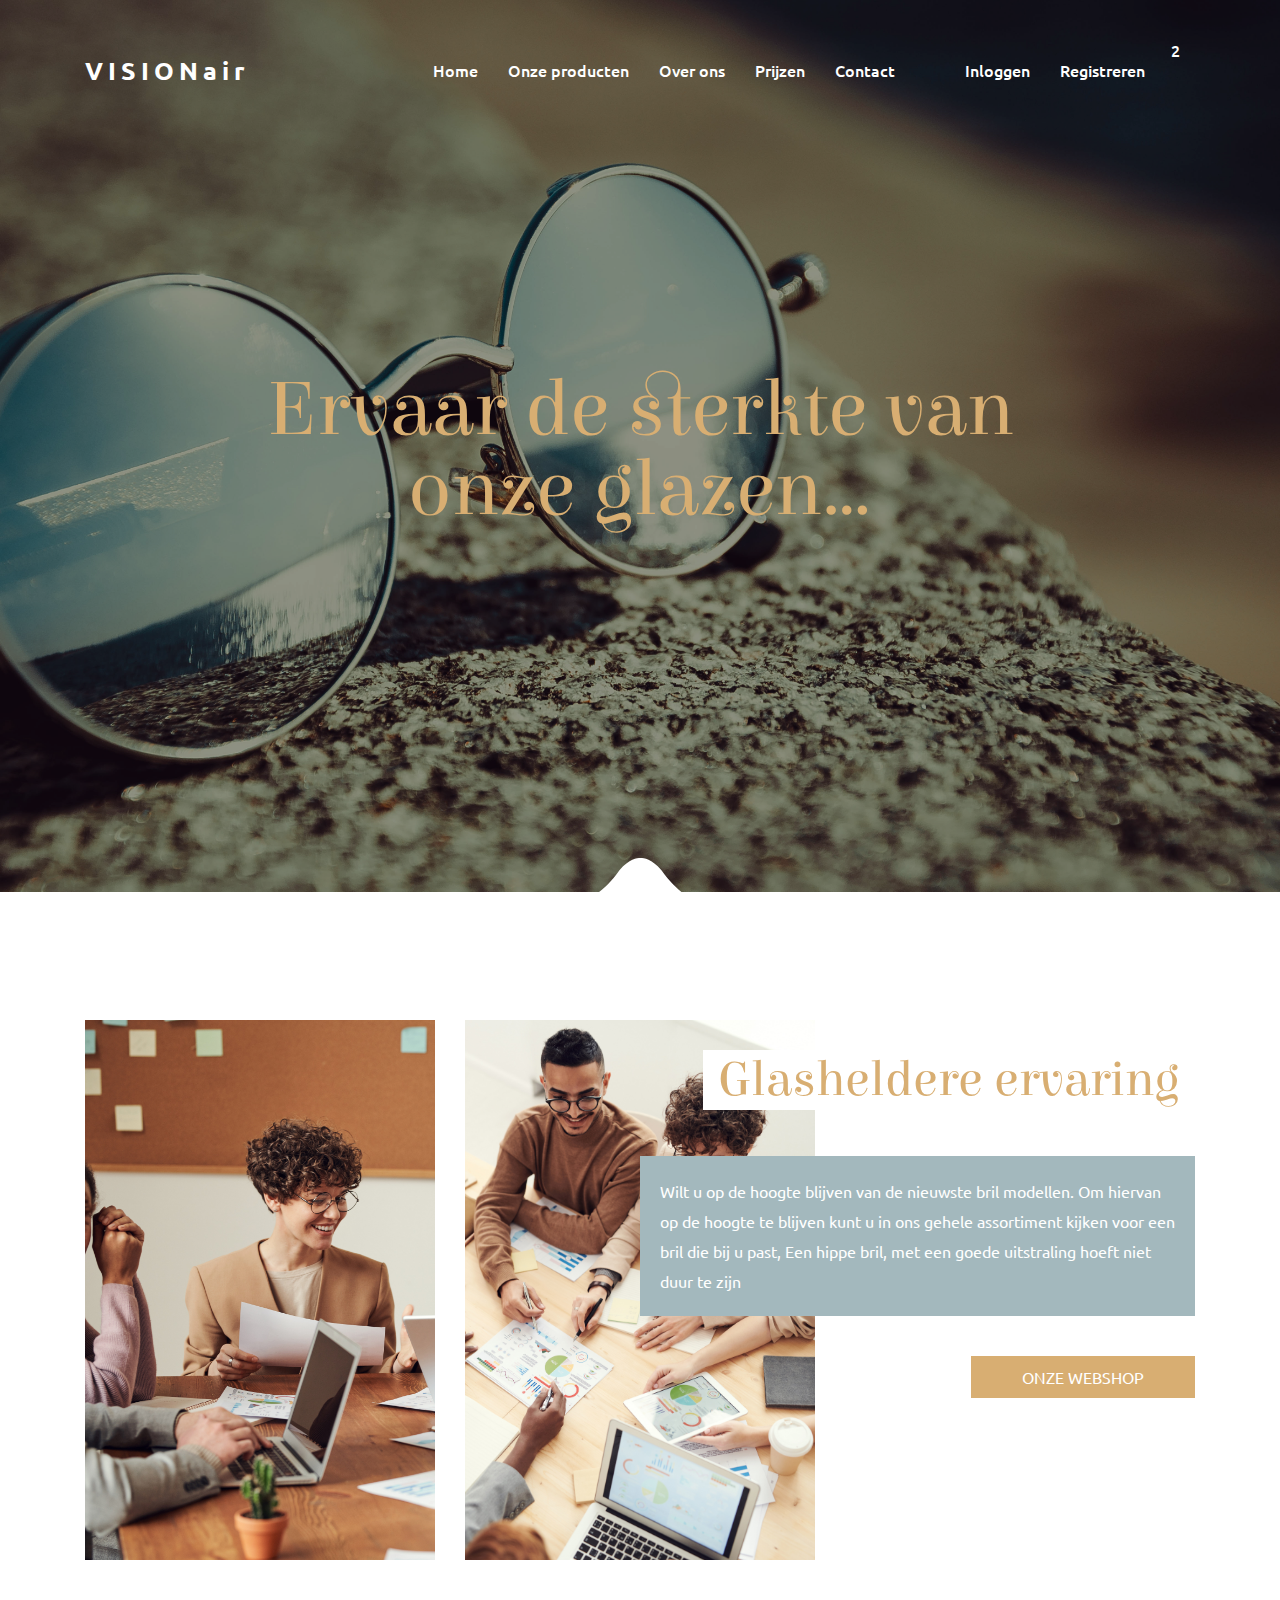
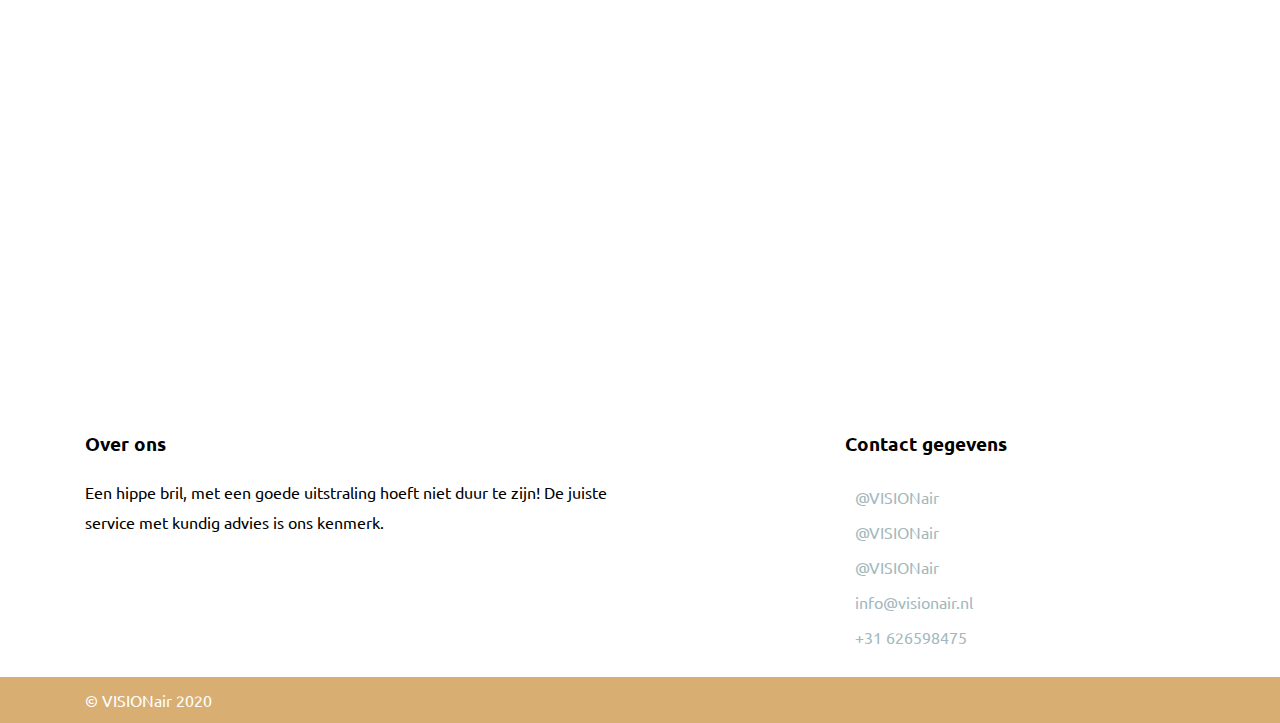
==== commit be06506c: "added responsive menu" ====
--- a/index.html
+++ b/index.html
@@ -1,8 +1,11 @@
+<!doctype html>
 <html>
     <head>
         <meta charset="UTF-8"/>
         <meta http-equiv="X-UA-Compatible" content="IE=edge">
         <meta name="viewport" content="user-scalable=no, initial-scale=1, maximum-scale=1, minimum-scale=1, width=device-width, height=device-height"/>
+        <title>VISIONair</title>
+        <meta name="author" content="Tim Bentschap Knook" />
         <!-- Icons inladen -->
         <link rel="stylesheet" href="https://use.fontawesome.com/releases/v5.7.1/css/all.css" integrity="sha384-fnmOCqbTlWIlj8LyTjo7mOUStjsKC4pOpQbqyi7RrhN7udi9RwhKkMHpvLbHG9Sr" crossorigin="anonymous">
         <!-- Eigen style inladen -->
@@ -28,14 +31,14 @@
                            <nav>
                                <ul>
                                    <li><a href="/index.html">Home</a></li>
-                                   <li><a href="">Onze producten</a></li>
+                                   <li><a href="./pages/producten.html">Onze producten</a></li>
                                    <li><a href="./pages/about-us-page.html">Over ons</a></li>
-                                   <li><a href="">Prijzen</a></li>
-                                   <li><a href="">Contact</a></li>
+                                   <li><a href="./pages/prijzen.html">Prijzen</a></li>
+                                   <li><a href="pages/contact.html">Contact</a></li>
                                </ul>
                                <ul>
-                                   <li><a href="#">Inloggen</a></li>
-                                   <li><a href="#">Registreren</a></li>
+                                   <li><a href="pages/login.html">Inloggen</a></li>
+                                   <li><a href="pages/register.html">Registreren</a></li>
                                    <li><a href="./pages/shopping-basket.html">
                                         <div class="shopping-cart">
                                             <div class="amount">2</div>
--- a/css/style.css
+++ b/css/style.css
@@ -3,4 +3,4 @@
  * Copyright 2011-2018 The Bootstrap Authors
  * Copyright 2011-2018 Twitter, Inc.
  * Licensed under MIT (https://github.com/twbs/bootstrap/blob/master/LICENSE)
- */@media (max-width:767px){.hidden-xs{display:none !important}}@media (min-width:768px) and (max-width:991px){.hidden-sm{display:none !important}}@media (min-width:992px) and (max-width:1199px){.hidden-md{display:none !important}}@media (min-width:1200px){.hidden-lg{display:none !important}}@-ms-viewport{width:device-width}html{box-sizing:border-box;-ms-overflow-style:scrollbar}*,*::before,*::after{box-sizing:inherit}.container{width:100%;padding-right:15px;padding-left:15px;margin-right:auto;margin-left:auto}@media (min-width:576px){.container{max-width:540px}}@media (min-width:768px){.container{max-width:720px}}@media (min-width:992px){.container{max-width:960px}}@media (min-width:1200px){.container{max-width:1140px}}.container-fluid{width:100%;padding-right:15px;padding-left:15px;margin-right:auto;margin-left:auto}.row{display:-webkit-box;display:-ms-flexbox;display:flex;-ms-flex-wrap:wrap;flex-wrap:wrap;margin-right:-15px;margin-left:-15px}.no-gutters{margin-right:0;margin-left:0}.no-gutters>.col,.no-gutters>[class*="col-"]{padding-right:0;padding-left:0}.col-1,.col-2,.col-3,.col-4,.col-5,.col-6,.col-7,.col-8,.col-9,.col-10,.col-11,.col-12,.col,.col-auto,.col-sm-1,.col-sm-2,.col-sm-3,.col-sm-4,.col-sm-5,.col-sm-6,.col-sm-7,.col-sm-8,.col-sm-9,.col-sm-10,.col-sm-11,.col-sm-12,.col-sm,.col-sm-auto,.col-md-1,.col-md-2,.col-md-3,.col-md-4,.col-md-5,.col-md-6,.col-md-7,.col-md-8,.col-md-9,.col-md-10,.col-md-11,.col-md-12,.col-md,.col-md-auto,.col-lg-1,.col-lg-2,.col-lg-3,.col-lg-4,.col-lg-5,.col-lg-6,.col-lg-7,.col-lg-8,.col-lg-9,.col-lg-10,.col-lg-11,.col-lg-12,.col-lg,.col-lg-auto,.col-xl-1,.col-xl-2,.col-xl-3,.col-xl-4,.col-xl-5,.col-xl-6,.col-xl-7,.col-xl-8,.col-xl-9,.col-xl-10,.col-xl-11,.col-xl-12,.col-xl,.col-xl-auto{position:relative;width:100%;min-height:1px;padding-right:15px;padding-left:15px}.col{-ms-flex-preferred-size:0;flex-basis:0;-webkit-box-flex:1;-ms-flex-positive:1;flex-grow:1;max-width:100%}.col-auto{-webkit-box-flex:0;-ms-flex:0 0 auto;flex:0 0 auto;width:auto;max-width:none}.col-1{-webkit-box-flex:0;-ms-flex:0 0 8.333333%;flex:0 0 8.333333%;max-width:8.333333%}.col-2{-webkit-box-flex:0;-ms-flex:0 0 16.666667%;flex:0 0 16.666667%;max-width:16.666667%}.col-3{-webkit-box-flex:0;-ms-flex:0 0 25%;flex:0 0 25%;max-width:25%}.col-4{-webkit-box-flex:0;-ms-flex:0 0 33.333333%;flex:0 0 33.333333%;max-width:33.333333%}.col-5{-webkit-box-flex:0;-ms-flex:0 0 41.666667%;flex:0 0 41.666667%;max-width:41.666667%}.col-6{-webkit-box-flex:0;-ms-flex:0 0 50%;flex:0 0 50%;max-width:50%}.col-7{-webkit-box-flex:0;-ms-flex:0 0 58.333333%;flex:0 0 58.333333%;max-width:58.333333%}.col-8{-webkit-box-flex:0;-ms-flex:0 0 66.666667%;flex:0 0 66.666667%;max-width:66.666667%}.col-9{-webkit-box-flex:0;-ms-flex:0 0 75%;flex:0 0 75%;max-width:75%}.col-10{-webkit-box-flex:0;-ms-flex:0 0 83.333333%;flex:0 0 83.333333%;max-width:83.333333%}.col-11{-webkit-box-flex:0;-ms-flex:0 0 91.666667%;flex:0 0 91.666667%;max-width:91.666667%}.col-12{-webkit-box-flex:0;-ms-flex:0 0 100%;flex:0 0 100%;max-width:100%}.order-first{-webkit-box-ordinal-group:0;-ms-flex-order:-1;order:-1}.order-last{-webkit-box-ordinal-group:14;-ms-flex-order:13;order:13}.order-0{-webkit-box-ordinal-group:1;-ms-flex-order:0;order:0}.order-1{-webkit-box-ordinal-group:2;-ms-flex-order:1;order:1}.order-2{-webkit-box-ordinal-group:3;-ms-flex-order:2;order:2}.order-3{-webkit-box-ordinal-group:4;-ms-flex-order:3;order:3}.order-4{-webkit-box-ordinal-group:5;-ms-flex-order:4;order:4}.order-5{-webkit-box-ordinal-group:6;-ms-flex-order:5;order:5}.order-6{-webkit-box-ordinal-group:7;-ms-flex-order:6;order:6}.order-7{-webkit-box-ordinal-group:8;-ms-flex-order:7;order:7}.order-8{-webkit-box-ordinal-group:9;-ms-flex-order:8;order:8}.order-9{-webkit-box-ordinal-group:10;-ms-flex-order:9;order:9}.order-10{-webkit-box-ordinal-group:11;-ms-flex-order:10;order:10}.order-11{-webkit-box-ordinal-group:12;-ms-flex-order:11;order:11}.order-12{-webkit-box-ordinal-group:13;-ms-flex-order:12;order:12}.offset-1{margin-left:8.333333%}.offset-2{margin-left:16.666667%}.offset-3{margin-left:25%}.offset-4{margin-left:33.333333%}.offset-5{margin-left:41.666667%}.offset-6{margin-left:50%}.offset-7{margin-left:58.333333%}.offset-8{margin-left:66.666667%}.offset-9{margin-left:75%}.offset-10{margin-left:83.333333%}.offset-11{margin-left:91.666667%}@media (min-width:576px){.col-sm{-ms-flex-preferred-size:0;flex-basis:0;-webkit-box-flex:1;-ms-flex-positive:1;flex-grow:1;max-width:100%}.col-sm-auto{-webkit-box-flex:0;-ms-flex:0 0 auto;flex:0 0 auto;width:auto;max-width:none}.col-sm-1{-webkit-box-flex:0;-ms-flex:0 0 8.333333%;flex:0 0 8.333333%;max-width:8.333333%}.col-sm-2{-webkit-box-flex:0;-ms-flex:0 0 16.666667%;flex:0 0 16.666667%;max-width:16.666667%}.col-sm-3{-webkit-box-flex:0;-ms-flex:0 0 25%;flex:0 0 25%;max-width:25%}.col-sm-4{-webkit-box-flex:0;-ms-flex:0 0 33.333333%;flex:0 0 33.333333%;max-width:33.333333%}.col-sm-5{-webkit-box-flex:0;-ms-flex:0 0 41.666667%;flex:0 0 41.666667%;max-width:41.666667%}.col-sm-6{-webkit-box-flex:0;-ms-flex:0 0 50%;flex:0 0 50%;max-width:50%}.col-sm-7{-webkit-box-flex:0;-ms-flex:0 0 58.333333%;flex:0 0 58.333333%;max-width:58.333333%}.col-sm-8{-webkit-box-flex:0;-ms-flex:0 0 66.666667%;flex:0 0 66.666667%;max-width:66.666667%}.col-sm-9{-webkit-box-flex:0;-ms-flex:0 0 75%;flex:0 0 75%;max-width:75%}.col-sm-10{-webkit-box-flex:0;-ms-flex:0 0 83.333333%;flex:0 0 83.333333%;max-width:83.333333%}.col-sm-11{-webkit-box-flex:0;-ms-flex:0 0 91.666667%;flex:0 0 91.666667%;max-width:91.666667%}.col-sm-12{-webkit-box-flex:0;-ms-flex:0 0 100%;flex:0 0 100%;max-width:100%}.order-sm-first{-webkit-box-ordinal-group:0;-ms-flex-order:-1;order:-1}.order-sm-last{-webkit-box-ordinal-group:14;-ms-flex-order:13;order:13}.order-sm-0{-webkit-box-ordinal-group:1;-ms-flex-order:0;order:0}.order-sm-1{-webkit-box-ordinal-group:2;-ms-flex-order:1;order:1}.order-sm-2{-webkit-box-ordinal-group:3;-ms-flex-order:2;order:2}.order-sm-3{-webkit-box-ordinal-group:4;-ms-flex-order:3;order:3}.order-sm-4{-webkit-box-ordinal-group:5;-ms-flex-order:4;order:4}.order-sm-5{-webkit-box-ordinal-group:6;-ms-flex-order:5;order:5}.order-sm-6{-webkit-box-ordinal-group:7;-ms-flex-order:6;order:6}.order-sm-7{-webkit-box-ordinal-group:8;-ms-flex-order:7;order:7}.order-sm-8{-webkit-box-ordinal-group:9;-ms-flex-order:8;order:8}.order-sm-9{-webkit-box-ordinal-group:10;-ms-flex-order:9;order:9}.order-sm-10{-webkit-box-ordinal-group:11;-ms-flex-order:10;order:10}.order-sm-11{-webkit-box-ordinal-group:12;-ms-flex-order:11;order:11}.order-sm-12{-webkit-box-ordinal-group:13;-ms-flex-order:12;order:12}.offset-sm-0{margin-left:0}.offset-sm-1{margin-left:8.333333%}.offset-sm-2{margin-left:16.666667%}.offset-sm-3{margin-left:25%}.offset-sm-4{margin-left:33.333333%}.offset-sm-5{margin-left:41.666667%}.offset-sm-6{margin-left:50%}.offset-sm-7{margin-left:58.333333%}.offset-sm-8{margin-left:66.666667%}.offset-sm-9{margin-left:75%}.offset-sm-10{margin-left:83.333333%}.offset-sm-11{margin-left:91.666667%}}@media (min-width:768px){.col-md{-ms-flex-preferred-size:0;flex-basis:0;-webkit-box-flex:1;-ms-flex-positive:1;flex-grow:1;max-width:100%}.col-md-auto{-webkit-box-flex:0;-ms-flex:0 0 auto;flex:0 0 auto;width:auto;max-width:none}.col-md-1{-webkit-box-flex:0;-ms-flex:0 0 8.333333%;flex:0 0 8.333333%;max-width:8.333333%}.col-md-2{-webkit-box-flex:0;-ms-flex:0 0 16.666667%;flex:0 0 16.666667%;max-width:16.666667%}.col-md-3{-webkit-box-flex:0;-ms-flex:0 0 25%;flex:0 0 25%;max-width:25%}.col-md-4{-webkit-box-flex:0;-ms-flex:0 0 33.333333%;flex:0 0 33.333333%;max-width:33.333333%}.col-md-5{-webkit-box-flex:0;-ms-flex:0 0 41.666667%;flex:0 0 41.666667%;max-width:41.666667%}.col-md-6{-webkit-box-flex:0;-ms-flex:0 0 50%;flex:0 0 50%;max-width:50%}.col-md-7{-webkit-box-flex:0;-ms-flex:0 0 58.333333%;flex:0 0 58.333333%;max-width:58.333333%}.col-md-8{-webkit-box-flex:0;-ms-flex:0 0 66.666667%;flex:0 0 66.666667%;max-width:66.666667%}.col-md-9{-webkit-box-flex:0;-ms-flex:0 0 75%;flex:0 0 75%;max-width:75%}.col-md-10{-webkit-box-flex:0;-ms-flex:0 0 83.333333%;flex:0 0 83.333333%;max-width:83.333333%}.col-md-11{-webkit-box-flex:0;-ms-flex:0 0 91.666667%;flex:0 0 91.666667%;max-width:91.666667%}.col-md-12{-webkit-box-flex:0;-ms-flex:0 0 100%;flex:0 0 100%;max-width:100%}.order-md-first{-webkit-box-ordinal-group:0;-ms-flex-order:-1;order:-1}.order-md-last{-webkit-box-ordinal-group:14;-ms-flex-order:13;order:13}.order-md-0{-webkit-box-ordinal-group:1;-ms-flex-order:0;order:0}.order-md-1{-webkit-box-ordinal-group:2;-ms-flex-order:1;order:1}.order-md-2{-webkit-box-ordinal-group:3;-ms-flex-order:2;order:2}.order-md-3{-webkit-box-ordinal-group:4;-ms-flex-order:3;order:3}.order-md-4{-webkit-box-ordinal-group:5;-ms-flex-order:4;order:4}.order-md-5{-webkit-box-ordinal-group:6;-ms-flex-order:5;order:5}.order-md-6{-webkit-box-ordinal-group:7;-ms-flex-order:6;order:6}.order-md-7{-webkit-box-ordinal-group:8;-ms-flex-order:7;order:7}.order-md-8{-webkit-box-ordinal-group:9;-ms-flex-order:8;order:8}.order-md-9{-webkit-box-ordinal-group:10;-ms-flex-order:9;order:9}.order-md-10{-webkit-box-ordinal-group:11;-ms-flex-order:10;order:10}.order-md-11{-webkit-box-ordinal-group:12;-ms-flex-order:11;order:11}.order-md-12{-webkit-box-ordinal-group:13;-ms-flex-order:12;order:12}.offset-md-0{margin-left:0}.offset-md-1{margin-left:8.333333%}.offset-md-2{margin-left:16.666667%}.offset-md-3{margin-left:25%}.offset-md-4{margin-left:33.333333%}.offset-md-5{margin-left:41.666667%}.offset-md-6{margin-left:50%}.offset-md-7{margin-left:58.333333%}.offset-md-8{margin-left:66.666667%}.offset-md-9{margin-left:75%}.offset-md-10{margin-left:83.333333%}.offset-md-11{margin-left:91.666667%}}@media (min-width:992px){.col-lg{-ms-flex-preferred-size:0;flex-basis:0;-webkit-box-flex:1;-ms-flex-positive:1;flex-grow:1;max-width:100%}.col-lg-auto{-webkit-box-flex:0;-ms-flex:0 0 auto;flex:0 0 auto;width:auto;max-width:none}.col-lg-1{-webkit-box-flex:0;-ms-flex:0 0 8.333333%;flex:0 0 8.333333%;max-width:8.333333%}.col-lg-2{-webkit-box-flex:0;-ms-flex:0 0 16.666667%;flex:0 0 16.666667%;max-width:16.666667%}.col-lg-3{-webkit-box-flex:0;-ms-flex:0 0 25%;flex:0 0 25%;max-width:25%}.col-lg-4{-webkit-box-flex:0;-ms-flex:0 0 33.333333%;flex:0 0 33.333333%;max-width:33.333333%}.col-lg-5{-webkit-box-flex:0;-ms-flex:0 0 41.666667%;flex:0 0 41.666667%;max-width:41.666667%}.col-lg-6{-webkit-box-flex:0;-ms-flex:0 0 50%;flex:0 0 50%;max-width:50%}.col-lg-7{-webkit-box-flex:0;-ms-flex:0 0 58.333333%;flex:0 0 58.333333%;max-width:58.333333%}.col-lg-8{-webkit-box-flex:0;-ms-flex:0 0 66.666667%;flex:0 0 66.666667%;max-width:66.666667%}.col-lg-9{-webkit-box-flex:0;-ms-flex:0 0 75%;flex:0 0 75%;max-width:75%}.col-lg-10{-webkit-box-flex:0;-ms-flex:0 0 83.333333%;flex:0 0 83.333333%;max-width:83.333333%}.col-lg-11{-webkit-box-flex:0;-ms-flex:0 0 91.666667%;flex:0 0 91.666667%;max-width:91.666667%}.col-lg-12{-webkit-box-flex:0;-ms-flex:0 0 100%;flex:0 0 100%;max-width:100%}.order-lg-first{-webkit-box-ordinal-group:0;-ms-flex-order:-1;order:-1}.order-lg-last{-webkit-box-ordinal-group:14;-ms-flex-order:13;order:13}.order-lg-0{-webkit-box-ordinal-group:1;-ms-flex-order:0;order:0}.order-lg-1{-webkit-box-ordinal-group:2;-ms-flex-order:1;order:1}.order-lg-2{-webkit-box-ordinal-group:3;-ms-flex-order:2;order:2}.order-lg-3{-webkit-box-ordinal-group:4;-ms-flex-order:3;order:3}.order-lg-4{-webkit-box-ordinal-group:5;-ms-flex-order:4;order:4}.order-lg-5{-webkit-box-ordinal-group:6;-ms-flex-order:5;order:5}.order-lg-6{-webkit-box-ordinal-group:7;-ms-flex-order:6;order:6}.order-lg-7{-webkit-box-ordinal-group:8;-ms-flex-order:7;order:7}.order-lg-8{-webkit-box-ordinal-group:9;-ms-flex-order:8;order:8}.order-lg-9{-webkit-box-ordinal-group:10;-ms-flex-order:9;order:9}.order-lg-10{-webkit-box-ordinal-group:11;-ms-flex-order:10;order:10}.order-lg-11{-webkit-box-ordinal-group:12;-ms-flex-order:11;order:11}.order-lg-12{-webkit-box-ordinal-group:13;-ms-flex-order:12;order:12}.offset-lg-0{margin-left:0}.offset-lg-1{margin-left:8.333333%}.offset-lg-2{margin-left:16.666667%}.offset-lg-3{margin-left:25%}.offset-lg-4{margin-left:33.333333%}.offset-lg-5{margin-left:41.666667%}.offset-lg-6{margin-left:50%}.offset-lg-7{margin-left:58.333333%}.offset-lg-8{margin-left:66.666667%}.offset-lg-9{margin-left:75%}.offset-lg-10{margin-left:83.333333%}.offset-lg-11{margin-left:91.666667%}}@media (min-width:1200px){.col-xl{-ms-flex-preferred-size:0;flex-basis:0;-webkit-box-flex:1;-ms-flex-positive:1;flex-grow:1;max-width:100%}.col-xl-auto{-webkit-box-flex:0;-ms-flex:0 0 auto;flex:0 0 auto;width:auto;max-width:none}.col-xl-1{-webkit-box-flex:0;-ms-flex:0 0 8.333333%;flex:0 0 8.333333%;max-width:8.333333%}.col-xl-2{-webkit-box-flex:0;-ms-flex:0 0 16.666667%;flex:0 0 16.666667%;max-width:16.666667%}.col-xl-3{-webkit-box-flex:0;-ms-flex:0 0 25%;flex:0 0 25%;max-width:25%}.col-xl-4{-webkit-box-flex:0;-ms-flex:0 0 33.333333%;flex:0 0 33.333333%;max-width:33.333333%}.col-xl-5{-webkit-box-flex:0;-ms-flex:0 0 41.666667%;flex:0 0 41.666667%;max-width:41.666667%}.col-xl-6{-webkit-box-flex:0;-ms-flex:0 0 50%;flex:0 0 50%;max-width:50%}.col-xl-7{-webkit-box-flex:0;-ms-flex:0 0 58.333333%;flex:0 0 58.333333%;max-width:58.333333%}.col-xl-8{-webkit-box-flex:0;-ms-flex:0 0 66.666667%;flex:0 0 66.666667%;max-width:66.666667%}.col-xl-9{-webkit-box-flex:0;-ms-flex:0 0 75%;flex:0 0 75%;max-width:75%}.col-xl-10{-webkit-box-flex:0;-ms-flex:0 0 83.333333%;flex:0 0 83.333333%;max-width:83.333333%}.col-xl-11{-webkit-box-flex:0;-ms-flex:0 0 91.666667%;flex:0 0 91.666667%;max-width:91.666667%}.col-xl-12{-webkit-box-flex:0;-ms-flex:0 0 100%;flex:0 0 100%;max-width:100%}.order-xl-first{-webkit-box-ordinal-group:0;-ms-flex-order:-1;order:-1}.order-xl-last{-webkit-box-ordinal-group:14;-ms-flex-order:13;order:13}.order-xl-0{-webkit-box-ordinal-group:1;-ms-flex-order:0;order:0}.order-xl-1{-webkit-box-ordinal-group:2;-ms-flex-order:1;order:1}.order-xl-2{-webkit-box-ordinal-group:3;-ms-flex-order:2;order:2}.order-xl-3{-webkit-box-ordinal-group:4;-ms-flex-order:3;order:3}.order-xl-4{-webkit-box-ordinal-group:5;-ms-flex-order:4;order:4}.order-xl-5{-webkit-box-ordinal-group:6;-ms-flex-order:5;order:5}.order-xl-6{-webkit-box-ordinal-group:7;-ms-flex-order:6;order:6}.order-xl-7{-webkit-box-ordinal-group:8;-ms-flex-order:7;order:7}.order-xl-8{-webkit-box-ordinal-group:9;-ms-flex-order:8;order:8}.order-xl-9{-webkit-box-ordinal-group:10;-ms-flex-order:9;order:9}.order-xl-10{-webkit-box-ordinal-group:11;-ms-flex-order:10;order:10}.order-xl-11{-webkit-box-ordinal-group:12;-ms-flex-order:11;order:11}.order-xl-12{-webkit-box-ordinal-group:13;-ms-flex-order:12;order:12}.offset-xl-0{margin-left:0}.offset-xl-1{margin-left:8.333333%}.offset-xl-2{margin-left:16.666667%}.offset-xl-3{margin-left:25%}.offset-xl-4{margin-left:33.333333%}.offset-xl-5{margin-left:41.666667%}.offset-xl-6{margin-left:50%}.offset-xl-7{margin-left:58.333333%}.offset-xl-8{margin-left:66.666667%}.offset-xl-9{margin-left:75%}.offset-xl-10{margin-left:83.333333%}.offset-xl-11{margin-left:91.666667%}}.d-none{display:none !important}.d-inline{display:inline !important}.d-inline-block{display:inline-block !important}.d-block{display:block !important}.d-table{display:table !important}.d-table-row{display:table-row !important}.d-table-cell{display:table-cell !important}.d-flex{display:-webkit-box !important;display:-ms-flexbox !important;display:flex !important}.d-inline-flex{display:-webkit-inline-box !important;display:-ms-inline-flexbox !important;display:inline-flex !important}@media (min-width:576px){.d-sm-none{display:none !important}.d-sm-inline{display:inline !important}.d-sm-inline-block{display:inline-block !important}.d-sm-block{display:block !important}.d-sm-table{display:table !important}.d-sm-table-row{display:table-row !important}.d-sm-table-cell{display:table-cell !important}.d-sm-flex{display:-webkit-box !important;display:-ms-flexbox !important;display:flex !important}.d-sm-inline-flex{display:-webkit-inline-box !important;display:-ms-inline-flexbox !important;display:inline-flex !important}}@media (min-width:768px){.d-md-none{display:none !important}.d-md-inline{display:inline !important}.d-md-inline-block{display:inline-block !important}.d-md-block{display:block !important}.d-md-table{display:table !important}.d-md-table-row{display:table-row !important}.d-md-table-cell{display:table-cell !important}.d-md-flex{display:-webkit-box !important;display:-ms-flexbox !important;display:flex !important}.d-md-inline-flex{display:-webkit-inline-box !important;display:-ms-inline-flexbox !important;display:inline-flex !important}}@media (min-width:992px){.d-lg-none{display:none !important}.d-lg-inline{display:inline !important}.d-lg-inline-block{display:inline-block !important}.d-lg-block{display:block !important}.d-lg-table{display:table !important}.d-lg-table-row{display:table-row !important}.d-lg-table-cell{display:table-cell !important}.d-lg-flex{display:-webkit-box !important;display:-ms-flexbox !important;display:flex !important}.d-lg-inline-flex{display:-webkit-inline-box !important;display:-ms-inline-flexbox !important;display:inline-flex !important}}@media (min-width:1200px){.d-xl-none{display:none !important}.d-xl-inline{display:inline !important}.d-xl-inline-block{display:inline-block !important}.d-xl-block{display:block !important}.d-xl-table{display:table !important}.d-xl-table-row{display:table-row !important}.d-xl-table-cell{display:table-cell !important}.d-xl-flex{display:-webkit-box !important;display:-ms-flexbox !important;display:flex !important}.d-xl-inline-flex{display:-webkit-inline-box !important;display:-ms-inline-flexbox !important;display:inline-flex !important}}@media print{.d-print-none{display:none !important}.d-print-inline{display:inline !important}.d-print-inline-block{display:inline-block !important}.d-print-block{display:block !important}.d-print-table{display:table !important}.d-print-table-row{display:table-row !important}.d-print-table-cell{display:table-cell !important}.d-print-flex{display:-webkit-box !important;display:-ms-flexbox !important;display:flex !important}.d-print-inline-flex{display:-webkit-inline-box !important;display:-ms-inline-flexbox !important;display:inline-flex !important}}.flex-row{-webkit-box-orient:horizontal !important;-webkit-box-direction:normal !important;-ms-flex-direction:row !important;flex-direction:row !important}.flex-column{-webkit-box-orient:vertical !important;-webkit-box-direction:normal !important;-ms-flex-direction:column !important;flex-direction:column !important}.flex-row-reverse{-webkit-box-orient:horizontal !important;-webkit-box-direction:reverse !important;-ms-flex-direction:row-reverse !important;flex-direction:row-reverse !important}.flex-column-reverse{-webkit-box-orient:vertical !important;-webkit-box-direction:reverse !important;-ms-flex-direction:column-reverse !important;flex-direction:column-reverse !important}.flex-wrap{-ms-flex-wrap:wrap !important;flex-wrap:wrap !important}.flex-nowrap{-ms-flex-wrap:nowrap !important;flex-wrap:nowrap !important}.flex-wrap-reverse{-ms-flex-wrap:wrap-reverse !important;flex-wrap:wrap-reverse !important}.justify-content-start{-webkit-box-pack:start !important;-ms-flex-pack:start !important;justify-content:flex-start !important}.justify-content-end{-webkit-box-pack:end !important;-ms-flex-pack:end !important;justify-content:flex-end !important}.justify-content-center{-webkit-box-pack:center !important;-ms-flex-pack:center !important;justify-content:center !important}.justify-content-between{-webkit-box-pack:justify !important;-ms-flex-pack:justify !important;justify-content:space-between !important}.justify-content-around{-ms-flex-pack:distribute !important;justify-content:space-around !important}.align-items-start{-webkit-box-align:start !important;-ms-flex-align:start !important;align-items:flex-start !important}.align-items-end{-webkit-box-align:end !important;-ms-flex-align:end !important;align-items:flex-end !important}.align-items-center{-webkit-box-align:center !important;-ms-flex-align:center !important;align-items:center !important}.align-items-baseline{-webkit-box-align:baseline !important;-ms-flex-align:baseline !important;align-items:baseline !important}.align-items-stretch{-webkit-box-align:stretch !important;-ms-flex-align:stretch !important;align-items:stretch !important}.align-content-start{-ms-flex-line-pack:start !important;align-content:flex-start !important}.align-content-end{-ms-flex-line-pack:end !important;align-content:flex-end !important}.align-content-center{-ms-flex-line-pack:center !important;align-content:center !important}.align-content-between{-ms-flex-line-pack:justify !important;align-content:space-between !important}.align-content-around{-ms-flex-line-pack:distribute !important;align-content:space-around !important}.align-content-stretch{-ms-flex-line-pack:stretch !important;align-content:stretch !important}.align-self-auto{-ms-flex-item-align:auto !important;align-self:auto !important}.align-self-start{-ms-flex-item-align:start !important;align-self:flex-start !important}.align-self-end{-ms-flex-item-align:end !important;align-self:flex-end !important}.align-self-center{-ms-flex-item-align:center !important;align-self:center !important}.align-self-baseline{-ms-flex-item-align:baseline !important;align-self:baseline !important}.align-self-stretch{-ms-flex-item-align:stretch !important;align-self:stretch !important}@media (min-width:576px){.flex-sm-row{-webkit-box-orient:horizontal !important;-webkit-box-direction:normal !important;-ms-flex-direction:row !important;flex-direction:row !important}.flex-sm-column{-webkit-box-orient:vertical !important;-webkit-box-direction:normal !important;-ms-flex-direction:column !important;flex-direction:column !important}.flex-sm-row-reverse{-webkit-box-orient:horizontal !important;-webkit-box-direction:reverse !important;-ms-flex-direction:row-reverse !important;flex-direction:row-reverse !important}.flex-sm-column-reverse{-webkit-box-orient:vertical !important;-webkit-box-direction:reverse !important;-ms-flex-direction:column-reverse !important;flex-direction:column-reverse !important}.flex-sm-wrap{-ms-flex-wrap:wrap !important;flex-wrap:wrap !important}.flex-sm-nowrap{-ms-flex-wrap:nowrap !important;flex-wrap:nowrap !important}.flex-sm-wrap-reverse{-ms-flex-wrap:wrap-reverse !important;flex-wrap:wrap-reverse !important}.justify-content-sm-start{-webkit-box-pack:start !important;-ms-flex-pack:start !important;justify-content:flex-start !important}.justify-content-sm-end{-webkit-box-pack:end !important;-ms-flex-pack:end !important;justify-content:flex-end !important}.justify-content-sm-center{-webkit-box-pack:center !important;-ms-flex-pack:center !important;justify-content:center !important}.justify-content-sm-between{-webkit-box-pack:justify !important;-ms-flex-pack:justify !important;justify-content:space-between !important}.justify-content-sm-around{-ms-flex-pack:distribute !important;justify-content:space-around !important}.align-items-sm-start{-webkit-box-align:start !important;-ms-flex-align:start !important;align-items:flex-start !important}.align-items-sm-end{-webkit-box-align:end !important;-ms-flex-align:end !important;align-items:flex-end !important}.align-items-sm-center{-webkit-box-align:center !important;-ms-flex-align:center !important;align-items:center !important}.align-items-sm-baseline{-webkit-box-align:baseline !important;-ms-flex-align:baseline !important;align-items:baseline !important}.align-items-sm-stretch{-webkit-box-align:stretch !important;-ms-flex-align:stretch !important;align-items:stretch !important}.align-content-sm-start{-ms-flex-line-pack:start !important;align-content:flex-start !important}.align-content-sm-end{-ms-flex-line-pack:end !important;align-content:flex-end !important}.align-content-sm-center{-ms-flex-line-pack:center !important;align-content:center !important}.align-content-sm-between{-ms-flex-line-pack:justify !important;align-content:space-between !important}.align-content-sm-around{-ms-flex-line-pack:distribute !important;align-content:space-around !important}.align-content-sm-stretch{-ms-flex-line-pack:stretch !important;align-content:stretch !important}.align-self-sm-auto{-ms-flex-item-align:auto !important;align-self:auto !important}.align-self-sm-start{-ms-flex-item-align:start !important;align-self:flex-start !important}.align-self-sm-end{-ms-flex-item-align:end !important;align-self:flex-end !important}.align-self-sm-center{-ms-flex-item-align:center !important;align-self:center !important}.align-self-sm-baseline{-ms-flex-item-align:baseline !important;align-self:baseline !important}.align-self-sm-stretch{-ms-flex-item-align:stretch !important;align-self:stretch !important}}@media (min-width:768px){.flex-md-row{-webkit-box-orient:horizontal !important;-webkit-box-direction:normal !important;-ms-flex-direction:row !important;flex-direction:row !important}.flex-md-column{-webkit-box-orient:vertical !important;-webkit-box-direction:normal !important;-ms-flex-direction:column !important;flex-direction:column !important}.flex-md-row-reverse{-webkit-box-orient:horizontal !important;-webkit-box-direction:reverse !important;-ms-flex-direction:row-reverse !important;flex-direction:row-reverse !important}.flex-md-column-reverse{-webkit-box-orient:vertical !important;-webkit-box-direction:reverse !important;-ms-flex-direction:column-reverse !important;flex-direction:column-reverse !important}.flex-md-wrap{-ms-flex-wrap:wrap !important;flex-wrap:wrap !important}.flex-md-nowrap{-ms-flex-wrap:nowrap !important;flex-wrap:nowrap !important}.flex-md-wrap-reverse{-ms-flex-wrap:wrap-reverse !important;flex-wrap:wrap-reverse !important}.justify-content-md-start{-webkit-box-pack:start !important;-ms-flex-pack:start !important;justify-content:flex-start !important}.justify-content-md-end{-webkit-box-pack:end !important;-ms-flex-pack:end !important;justify-content:flex-end !important}.justify-content-md-center{-webkit-box-pack:center !important;-ms-flex-pack:center !important;justify-content:center !important}.justify-content-md-between{-webkit-box-pack:justify !important;-ms-flex-pack:justify !important;justify-content:space-between !important}.justify-content-md-around{-ms-flex-pack:distribute !important;justify-content:space-around !important}.align-items-md-start{-webkit-box-align:start !important;-ms-flex-align:start !important;align-items:flex-start !important}.align-items-md-end{-webkit-box-align:end !important;-ms-flex-align:end !important;align-items:flex-end !important}.align-items-md-center{-webkit-box-align:center !important;-ms-flex-align:center !important;align-items:center !important}.align-items-md-baseline{-webkit-box-align:baseline !important;-ms-flex-align:baseline !important;align-items:baseline !important}.align-items-md-stretch{-webkit-box-align:stretch !important;-ms-flex-align:stretch !important;align-items:stretch !important}.align-content-md-start{-ms-flex-line-pack:start !important;align-content:flex-start !important}.align-content-md-end{-ms-flex-line-pack:end !important;align-content:flex-end !important}.align-content-md-center{-ms-flex-line-pack:center !important;align-content:center !important}.align-content-md-between{-ms-flex-line-pack:justify !important;align-content:space-between !important}.align-content-md-around{-ms-flex-line-pack:distribute !important;align-content:space-around !important}.align-content-md-stretch{-ms-flex-line-pack:stretch !important;align-content:stretch !important}.align-self-md-auto{-ms-flex-item-align:auto !important;align-self:auto !important}.align-self-md-start{-ms-flex-item-align:start !important;align-self:flex-start !important}.align-self-md-end{-ms-flex-item-align:end !important;align-self:flex-end !important}.align-self-md-center{-ms-flex-item-align:center !important;align-self:center !important}.align-self-md-baseline{-ms-flex-item-align:baseline !important;align-self:baseline !important}.align-self-md-stretch{-ms-flex-item-align:stretch !important;align-self:stretch !important}}@media (min-width:992px){.flex-lg-row{-webkit-box-orient:horizontal !important;-webkit-box-direction:normal !important;-ms-flex-direction:row !important;flex-direction:row !important}.flex-lg-column{-webkit-box-orient:vertical !important;-webkit-box-direction:normal !important;-ms-flex-direction:column !important;flex-direction:column !important}.flex-lg-row-reverse{-webkit-box-orient:horizontal !important;-webkit-box-direction:reverse !important;-ms-flex-direction:row-reverse !important;flex-direction:row-reverse !important}.flex-lg-column-reverse{-webkit-box-orient:vertical !important;-webkit-box-direction:reverse !important;-ms-flex-direction:column-reverse !important;flex-direction:column-reverse !important}.flex-lg-wrap{-ms-flex-wrap:wrap !important;flex-wrap:wrap !important}.flex-lg-nowrap{-ms-flex-wrap:nowrap !important;flex-wrap:nowrap !important}.flex-lg-wrap-reverse{-ms-flex-wrap:wrap-reverse !important;flex-wrap:wrap-reverse !important}.justify-content-lg-start{-webkit-box-pack:start !important;-ms-flex-pack:start !important;justify-content:flex-start !important}.justify-content-lg-end{-webkit-box-pack:end !important;-ms-flex-pack:end !important;justify-content:flex-end !important}.justify-content-lg-center{-webkit-box-pack:center !important;-ms-flex-pack:center !important;justify-content:center !important}.justify-content-lg-between{-webkit-box-pack:justify !important;-ms-flex-pack:justify !important;justify-content:space-between !important}.justify-content-lg-around{-ms-flex-pack:distribute !important;justify-content:space-around !important}.align-items-lg-start{-webkit-box-align:start !important;-ms-flex-align:start !important;align-items:flex-start !important}.align-items-lg-end{-webkit-box-align:end !important;-ms-flex-align:end !important;align-items:flex-end !important}.align-items-lg-center{-webkit-box-align:center !important;-ms-flex-align:center !important;align-items:center !important}.align-items-lg-baseline{-webkit-box-align:baseline !important;-ms-flex-align:baseline !important;align-items:baseline !important}.align-items-lg-stretch{-webkit-box-align:stretch !important;-ms-flex-align:stretch !important;align-items:stretch !important}.align-content-lg-start{-ms-flex-line-pack:start !important;align-content:flex-start !important}.align-content-lg-end{-ms-flex-line-pack:end !important;align-content:flex-end !important}.align-content-lg-center{-ms-flex-line-pack:center !important;align-content:center !important}.align-content-lg-between{-ms-flex-line-pack:justify !important;align-content:space-between !important}.align-content-lg-around{-ms-flex-line-pack:distribute !important;align-content:space-around !important}.align-content-lg-stretch{-ms-flex-line-pack:stretch !important;align-content:stretch !important}.align-self-lg-auto{-ms-flex-item-align:auto !important;align-self:auto !important}.align-self-lg-start{-ms-flex-item-align:start !important;align-self:flex-start !important}.align-self-lg-end{-ms-flex-item-align:end !important;align-self:flex-end !important}.align-self-lg-center{-ms-flex-item-align:center !important;align-self:center !important}.align-self-lg-baseline{-ms-flex-item-align:baseline !important;align-self:baseline !important}.align-self-lg-stretch{-ms-flex-item-align:stretch !important;align-self:stretch !important}}@media (min-width:1200px){.flex-xl-row{-webkit-box-orient:horizontal !important;-webkit-box-direction:normal !important;-ms-flex-direction:row !important;flex-direction:row !important}.flex-xl-column{-webkit-box-orient:vertical !important;-webkit-box-direction:normal !important;-ms-flex-direction:column !important;flex-direction:column !important}.flex-xl-row-reverse{-webkit-box-orient:horizontal !important;-webkit-box-direction:reverse !important;-ms-flex-direction:row-reverse !important;flex-direction:row-reverse !important}.flex-xl-column-reverse{-webkit-box-orient:vertical !important;-webkit-box-direction:reverse !important;-ms-flex-direction:column-reverse !important;flex-direction:column-reverse !important}.flex-xl-wrap{-ms-flex-wrap:wrap !important;flex-wrap:wrap !important}.flex-xl-nowrap{-ms-flex-wrap:nowrap !important;flex-wrap:nowrap !important}.flex-xl-wrap-reverse{-ms-flex-wrap:wrap-reverse !important;flex-wrap:wrap-reverse !important}.justify-content-xl-start{-webkit-box-pack:start !important;-ms-flex-pack:start !important;justify-content:flex-start !important}.justify-content-xl-end{-webkit-box-pack:end !important;-ms-flex-pack:end !important;justify-content:flex-end !important}.justify-content-xl-center{-webkit-box-pack:center !important;-ms-flex-pack:center !important;justify-content:center !important}.justify-content-xl-between{-webkit-box-pack:justify !important;-ms-flex-pack:justify !important;justify-content:space-between !important}.justify-content-xl-around{-ms-flex-pack:distribute !important;justify-content:space-around !important}.align-items-xl-start{-webkit-box-align:start !important;-ms-flex-align:start !important;align-items:flex-start !important}.align-items-xl-end{-webkit-box-align:end !important;-ms-flex-align:end !important;align-items:flex-end !important}.align-items-xl-center{-webkit-box-align:center !important;-ms-flex-align:center !important;align-items:center !important}.align-items-xl-baseline{-webkit-box-align:baseline !important;-ms-flex-align:baseline !important;align-items:baseline !important}.align-items-xl-stretch{-webkit-box-align:stretch !important;-ms-flex-align:stretch !important;align-items:stretch !important}.align-content-xl-start{-ms-flex-line-pack:start !important;align-content:flex-start !important}.align-content-xl-end{-ms-flex-line-pack:end !important;align-content:flex-end !important}.align-content-xl-center{-ms-flex-line-pack:center !important;align-content:center !important}.align-content-xl-between{-ms-flex-line-pack:justify !important;align-content:space-between !important}.align-content-xl-around{-ms-flex-line-pack:distribute !important;align-content:space-around !important}.align-content-xl-stretch{-ms-flex-line-pack:stretch !important;align-content:stretch !important}.align-self-xl-auto{-ms-flex-item-align:auto !important;align-self:auto !important}.align-self-xl-start{-ms-flex-item-align:start !important;align-self:flex-start !important}.align-self-xl-end{-ms-flex-item-align:end !important;align-self:flex-end !important}.align-self-xl-center{-ms-flex-item-align:center !important;align-self:center !important}.align-self-xl-baseline{-ms-flex-item-align:baseline !important;align-self:baseline !important}.align-self-xl-stretch{-ms-flex-item-align:stretch !important;align-self:stretch !important}}html,body{color:#000000;font-size:16px;font-family:'Ubuntu',sans-serif;font-weight:400;line-height:30px;max-width:100%;margin:0;padding:0}html header,body header{position:relative;float:left;width:100%;height:100vh}html header section,body header section{position:relative;float:left;width:100%}html header section.menu,body header section.menu{position:relative;float:left;width:100%;margin:0;padding:30px 0;z-index:2;-webkit-transition:top .3s ease-in-out;-moz-transition:top .3s ease-in-out;-o-transition:top .3s ease-in-out;transition:top .3s ease-in-out}html header section.menu .logo,body header section.menu .logo{position:relative;float:left;width:100%;height:auto;margin:0;padding:0;text-align:center}html header section.menu .logo p,body header section.menu .logo p{font-size:25px;letter-spacing:5px;color:#ffffff;font-weight:700;font-family:'Ubuntu',sans-serif}html header section.menu nav,body header section.menu nav{position:relative;float:left;width:100%;height:100%;margin:0;padding:0;display:flex;align-items:center;justify-content:flex-end}html header section.menu nav ul,body header section.menu nav ul{position:relative;float:left;width:auto;margin:0 0 0 40px;padding:0}html header section.menu nav ul li,body header section.menu nav ul li{position:relative;float:left;width:auto;margin:0 10px 0 0;padding:10px;list-style-type:none}html header section.menu nav ul li a,body header section.menu nav ul li a{position:relative;float:left;width:auto;margin:0;padding:0;color:#ffffff;font-weight:500;text-decoration:none}html header section.menu nav ul li a .shopping-cart,body header section.menu nav ul li a .shopping-cart{position:relative;float:left;bottom:-5px}html header section.menu nav ul li a .shopping-cart .amount,body header section.menu nav ul li a .shopping-cart .amount{position:absolute;right:-5px;top:-25px;font-weight:500}html header section.menu.fixed,body header section.menu.fixed{position:fixed;top:-91px;left:0;width:100%;height:91px;background:rgba(255,255,255,0.95);border-bottom:1px solid #cccccc;color:#000000;z-index:200;display:flex;align-items:center}html header section.menu.fixed.visible,body header section.menu.fixed.visible{top:0}html header section.menu.fixed .logo p,body header section.menu.fixed .logo p{color:#d8ae72}html header section.menu.fixed nav ul li a,body header section.menu.fixed nav ul li a{color:#a3b8bd}html header section.menu.fixed .nav-icon-holder .nav-icon span,body header section.menu.fixed .nav-icon-holder .nav-icon span{background-color:#d8ae72}html header section.menu .nav-icon-holder,body header section.menu .nav-icon-holder{position:relative;float:left;width:100%}html header section.menu .nav-icon-holder .nav-icon,body header section.menu .nav-icon-holder .nav-icon{position:absolute;right:35px;top:21px;width:40px;height:40px;cursor:pointer;border-radius:5px;z-index:20}html header section.menu .nav-icon-holder .nav-icon span,body header section.menu .nav-icon-holder .nav-icon span{display:block;border-radius:2px;background:#ffffff}html header section.menu .nav-icon-holder .nav-icon *,body header section.menu .nav-icon-holder .nav-icon *{transition:.25s ease-in-out}html header section.menu .nav-icon-holder .nav-icon #hamburger,body header section.menu .nav-icon-holder .nav-icon #hamburger{position:absolute;height:100%;width:100%}html header section.menu .nav-icon-holder .nav-icon #hamburger span,body header section.menu .nav-icon-holder .nav-icon #hamburger span{width:30px;height:4px;position:relative;top:5px;left:5px;margin:5px 0}html header section.menu .nav-icon-holder .nav-icon #hamburger span:nth-child(1),body header section.menu .nav-icon-holder .nav-icon #hamburger span:nth-child(1){transition-delay:.5s}html header section.menu .nav-icon-holder .nav-icon #hamburger span:nth-child(2),body header section.menu .nav-icon-holder .nav-icon #hamburger span:nth-child(2){transition-delay:.625s}html header section.menu .nav-icon-holder .nav-icon #hamburger span:nth-child(3),body header section.menu .nav-icon-holder .nav-icon #hamburger span:nth-child(3){transition-delay:.75s}html header section.menu .nav-icon-holder .nav-icon #cross,body header section.menu .nav-icon-holder .nav-icon #cross{position:absolute;height:100%;width:100%;transform:rotate(45deg)}html header section.menu .nav-icon-holder .nav-icon #cross span:nth-child(1),body header section.menu .nav-icon-holder .nav-icon #cross span:nth-child(1){height:0%;width:4px;position:absolute;top:10%;left:18px;transition-delay:0s}html header section.menu .nav-icon-holder .nav-icon #cross span:nth-child(2),body header section.menu .nav-icon-holder .nav-icon #cross span:nth-child(2){width:0%;height:4px;position:absolute;left:10%;top:18px;transition-delay:.25s}html header section.menu .nav-icon-holder .nav-icon.open #hamburger span,body header section.menu .nav-icon-holder .nav-icon.open #hamburger span{width:0%}html header section.menu .nav-icon-holder .nav-icon.open #hamburger span:nth-child(1),body header section.menu .nav-icon-holder .nav-icon.open #hamburger span:nth-child(1){transition-delay:0s}html header section.menu .nav-icon-holder .nav-icon.open #hamburger span:nth-child(2),body header section.menu .nav-icon-holder .nav-icon.open #hamburger span:nth-child(2){transition-delay:.125s}html header section.menu .nav-icon-holder .nav-icon.open #hamburger span:nth-child(3),body header section.menu .nav-icon-holder .nav-icon.open #hamburger span:nth-child(3){transition-delay:.25s}html header section.menu .nav-icon-holder .nav-icon.open #cross span:nth-child(1),body header section.menu .nav-icon-holder .nav-icon.open #cross span:nth-child(1){height:80%;transition-delay:.625s}html header section.menu .nav-icon-holder .nav-icon.open #cross span:nth-child(2),body header section.menu .nav-icon-holder .nav-icon.open #cross span:nth-child(2){width:80%;transition-delay:.375s}html header section.side-nav,body header section.side-nav{position:fixed;left:0;top:0;bottom:0;right:0;height:100vh;width:0;padding:0;margin:0;background-color:#ffffff;-webkit-transition:width .3s ease-in-out;-moz-transition:width .3s ease-in-out;-o-transition:width .3s ease-in-out;transition:width .3s ease-in-out;z-index:211}html header section.side-nav .nav-icon-holder,body header section.side-nav .nav-icon-holder{position:relative;float:left;width:100%;height:auto;margin:0;padding:50px 0;display:flex;justify-content:center;align-items:center}html header section.side-nav .nav-icon-holder .nav-icon-2,body header section.side-nav .nav-icon-holder .nav-icon-2{position:absolute;width:40px;height:40px;cursor:pointer;border-radius:5px;z-index:20}html header section.side-nav .nav-icon-holder .nav-icon-2 span,body header section.side-nav .nav-icon-holder .nav-icon-2 span{display:block;border-radius:2px;background:#d8ae72}html header section.side-nav .nav-icon-holder .nav-icon-2 *,body header section.side-nav .nav-icon-holder .nav-icon-2 *{transition:.25s ease-in-out}html header section.side-nav .nav-icon-holder .nav-icon-2 #hamburger,body header section.side-nav .nav-icon-holder .nav-icon-2 #hamburger{position:absolute;height:100%;width:100%;display:none}html header section.side-nav .nav-icon-holder .nav-icon-2 #hamburger span,body header section.side-nav .nav-icon-holder .nav-icon-2 #hamburger span{width:30px;height:4px;position:relative;top:5px;left:5px;margin:5px 0}html header section.side-nav .nav-icon-holder .nav-icon-2 #hamburger span:nth-child(1),body header section.side-nav .nav-icon-holder .nav-icon-2 #hamburger span:nth-child(1){transition-delay:.5s}html header section.side-nav .nav-icon-holder .nav-icon-2 #hamburger span:nth-child(2),body header section.side-nav .nav-icon-holder .nav-icon-2 #hamburger span:nth-child(2){transition-delay:.625s}html header section.side-nav .nav-icon-holder .nav-icon-2 #hamburger span:nth-child(3),body header section.side-nav .nav-icon-holder .nav-icon-2 #hamburger span:nth-child(3){transition-delay:.75s}html header section.side-nav .nav-icon-holder .nav-icon-2 #cross,body header section.side-nav .nav-icon-holder .nav-icon-2 #cross{position:absolute;height:100%;width:100%;transform:rotate(45deg)}html header section.side-nav .nav-icon-holder .nav-icon-2 #cross span:nth-child(1),body header section.side-nav .nav-icon-holder .nav-icon-2 #cross span:nth-child(1){height:0%;width:4px;position:absolute;top:10%;left:18px;transition-delay:0s}html header section.side-nav .nav-icon-holder .nav-icon-2 #cross span:nth-child(2),body header section.side-nav .nav-icon-holder .nav-icon-2 #cross span:nth-child(2){width:0%;height:4px;position:absolute;left:10%;top:18px;transition-delay:.25s}html header section.side-nav .nav-icon-holder .nav-icon-2.open #hamburger span,body header section.side-nav .nav-icon-holder .nav-icon-2.open #hamburger span{width:0%}html header section.side-nav .nav-icon-holder .nav-icon-2.open #hamburger span:nth-child(1),body header section.side-nav .nav-icon-holder .nav-icon-2.open #hamburger span:nth-child(1){transition-delay:0s}html header section.side-nav .nav-icon-holder .nav-icon-2.open #hamburger span:nth-child(2),body header section.side-nav .nav-icon-holder .nav-icon-2.open #hamburger span:nth-child(2){transition-delay:.125s}html header section.side-nav .nav-icon-holder .nav-icon-2.open #hamburger span:nth-child(3),body header section.side-nav .nav-icon-holder .nav-icon-2.open #hamburger span:nth-child(3){transition-delay:.25s}html header section.side-nav .nav-icon-holder .nav-icon-2.open #cross span:nth-child(1),body header section.side-nav .nav-icon-holder .nav-icon-2.open #cross span:nth-child(1){height:80%;transition-delay:.625s}html header section.side-nav .nav-icon-holder .nav-icon-2.open #cross span:nth-child(2),body header section.side-nav .nav-icon-holder .nav-icon-2.open #cross span:nth-child(2){width:80%;transition-delay:.375s}html header section.side-nav ul,body header section.side-nav ul{position:relative;float:left;width:100%;height:100%;margin:0;padding:0;text-align:center;display:none}html header section.side-nav ul li,body header section.side-nav ul li{position:relative;float:left;width:100%;margin:10px 0;padding:0;list-style-type:none}html header section.side-nav ul li a,body header section.side-nav ul li a{text-decoration:none;color:#d8ae72;font-size:16px}html header section.side-nav ul li a:hover,body header section.side-nav ul li a:hover{color:#a3b8bd}html header section.side-nav ul li:nth-child(6) a,body header section.side-nav ul li:nth-child(6) a,html header section.side-nav ul li:nth-child(7) a,body header section.side-nav ul li:nth-child(7) a{color:#ffffff;background-color:#d8ae72;padding:5px 25px;border-radius:5px}html header section.side-nav ul li:nth-child(6) a:hover,body header section.side-nav ul li:nth-child(6) a:hover,html header section.side-nav ul li:nth-child(7) a:hover,body header section.side-nav ul li:nth-child(7) a:hover{background-color:#a3b8bd}html header section.side-nav.open,body header section.side-nav.open{width:100vw}html header section.side-nav.open ul,body header section.side-nav.open ul{display:block}html header section.banner,body header section.banner{position:absolute;float:left;width:100%;min-height:100vh;max-height:100vh;z-index:1;background-image:url('../images/banner.jpg');background-size:cover;background-position:center;background-repeat:no-repeat}html header section.banner .overlay,body header section.banner .overlay{position:absolute;left:0;top:0;bottom:0;right:0;height:100vh;width:100%;background-color:#00000063;display:flex;align-content:center;align-items:center}html header section.banner .overlay h1,body header section.banner .overlay h1{position:relative;float:left;width:100%;text-align:center;font-family:'Elsie';color:#d8ae72;font-weight:500;font-size:80px;line-height:80px}@media (max-width:576px){html header section.banner .overlay h1,body header section.banner .overlay h1{line-height:60px;font-size:70px}}html header section.slide-down,body header section.slide-down{position:absolute;left:0;bottom:0;height:8px;width:100%;background-color:#ffffff;display:flex;justify-content:center;z-index:2}html header section.slide-down .slide-down-image,body header section.slide-down .slide-down-image{position:absolute;bottom:-7px;-webkit-animation:mover 1s infinite alternate;animation:mover 1s infinite alternate;cursor:pointer}html header section.slide-down .slide-down-image .icon,body header section.slide-down .slide-down-image .icon{position:absolute;bottom:10px;z-index:200;pointer-events:none;width:100%;text-align:center}html header section.slide-down .slide-down-image .icon i,body header section.slide-down .slide-down-image .icon i{font-size:23px;color:#d8ae72}html header section.slide-down .slide-down-image img,body header section.slide-down .slide-down-image img{width:121px;z-index:9}html header.not-100vh,body header.not-100vh{height:auto}html header.not-100vh section,body header.not-100vh section{position:relative;float:left;width:100%}html header.not-100vh section.menu,body header.not-100vh section.menu{position:relative;float:left;width:100%;margin:0;padding:30px 0;z-index:2;-webkit-transition:top .3s ease-in-out;-moz-transition:top .3s ease-in-out;-o-transition:top .3s ease-in-out;transition:top .3s ease-in-out}html header.not-100vh section.menu .logo,body header.not-100vh section.menu .logo{position:relative;float:left;width:100%;height:auto;margin:0;padding:0;text-align:center}html header.not-100vh section.menu .logo p,body header.not-100vh section.menu .logo p{font-size:25px;letter-spacing:5px;color:#d8ae72;font-weight:700;font-family:'Ubuntu',sans-serif}html header.not-100vh section.menu nav,body header.not-100vh section.menu nav{position:relative;float:left;width:100%;height:100%;margin:0;padding:0;display:flex;align-items:center;justify-content:flex-end}html header.not-100vh section.menu nav ul,body header.not-100vh section.menu nav ul{position:relative;float:left;width:auto;margin:0 0 0 40px;padding:0}html header.not-100vh section.menu nav ul li,body header.not-100vh section.menu nav ul li{position:relative;float:left;width:auto;margin:0 10px 0 0;padding:10px;list-style-type:none}html header.not-100vh section.menu nav ul li a,body header.not-100vh section.menu nav ul li a{position:relative;float:left;width:auto;margin:0;padding:0;color:#d8ae72;font-weight:500;text-decoration:none}html header.not-100vh section.menu nav ul li a .shopping-cart,body header.not-100vh section.menu nav ul li a .shopping-cart{position:relative;float:left;bottom:-5px}html header.not-100vh section.menu nav ul li a .shopping-cart .amount,body header.not-100vh section.menu nav ul li a .shopping-cart .amount{position:absolute;right:-5px;top:-25px;font-weight:500}html header.not-100vh section.menu.fixed,body header.not-100vh section.menu.fixed{position:fixed;top:-91px;left:0;width:100%;height:91px;background:rgba(255,255,255,0.95);border-bottom:1px solid #cccccc;color:#000000;z-index:200;display:flex;align-items:center}html header.not-100vh section.menu.fixed.visible,body header.not-100vh section.menu.fixed.visible{top:0}html header.not-100vh section.menu.fixed .logo p,body header.not-100vh section.menu.fixed .logo p{color:#d8ae72}html header.not-100vh section.menu.fixed nav ul li a,body header.not-100vh section.menu.fixed nav ul li a{color:#a3b8bd}html header.not-100vh section.menu.fixed .nav-icon-holder .nav-icon span,body header.not-100vh section.menu.fixed .nav-icon-holder .nav-icon span{background-color:#d8ae72}html header.not-100vh section.menu .nav-icon-holder,body header.not-100vh section.menu .nav-icon-holder{position:relative;float:left;width:100%}html header.not-100vh section.menu .nav-icon-holder .nav-icon,body header.not-100vh section.menu .nav-icon-holder .nav-icon{position:absolute;right:35px;top:21px;width:40px;height:40px;cursor:pointer;border-radius:5px;z-index:20}html header.not-100vh section.menu .nav-icon-holder .nav-icon span,body header.not-100vh section.menu .nav-icon-holder .nav-icon span{display:block;border-radius:2px;background:#d8ae72}html header.not-100vh section.menu .nav-icon-holder .nav-icon *,body header.not-100vh section.menu .nav-icon-holder .nav-icon *{transition:.25s ease-in-out}html header.not-100vh section.menu .nav-icon-holder .nav-icon #hamburger,body header.not-100vh section.menu .nav-icon-holder .nav-icon #hamburger{position:absolute;height:100%;width:100%}html header.not-100vh section.menu .nav-icon-holder .nav-icon #hamburger span,body header.not-100vh section.menu .nav-icon-holder .nav-icon #hamburger span{width:30px;height:4px;position:relative;top:5px;left:5px;margin:5px 0}html header.not-100vh section.menu .nav-icon-holder .nav-icon #hamburger span:nth-child(1),body header.not-100vh section.menu .nav-icon-holder .nav-icon #hamburger span:nth-child(1){transition-delay:.5s}html header.not-100vh section.menu .nav-icon-holder .nav-icon #hamburger span:nth-child(2),body header.not-100vh section.menu .nav-icon-holder .nav-icon #hamburger span:nth-child(2){transition-delay:.625s}html header.not-100vh section.menu .nav-icon-holder .nav-icon #hamburger span:nth-child(3),body header.not-100vh section.menu .nav-icon-holder .nav-icon #hamburger span:nth-child(3){transition-delay:.75s}html header.not-100vh section.menu .nav-icon-holder .nav-icon #cross,body header.not-100vh section.menu .nav-icon-holder .nav-icon #cross{position:absolute;height:100%;width:100%;transform:rotate(45deg)}html header.not-100vh section.menu .nav-icon-holder .nav-icon #cross span:nth-child(1),body header.not-100vh section.menu .nav-icon-holder .nav-icon #cross span:nth-child(1){height:0%;width:4px;position:absolute;top:10%;left:18px;transition-delay:0s}html header.not-100vh section.menu .nav-icon-holder .nav-icon #cross span:nth-child(2),body header.not-100vh section.menu .nav-icon-holder .nav-icon #cross span:nth-child(2){width:0%;height:4px;position:absolute;left:10%;top:18px;transition-delay:.25s}html header.not-100vh section.menu .nav-icon-holder .nav-icon.open #hamburger span,body header.not-100vh section.menu .nav-icon-holder .nav-icon.open #hamburger span{width:0%}html header.not-100vh section.menu .nav-icon-holder .nav-icon.open #hamburger span:nth-child(1),body header.not-100vh section.menu .nav-icon-holder .nav-icon.open #hamburger span:nth-child(1){transition-delay:0s}html header.not-100vh section.menu .nav-icon-holder .nav-icon.open #hamburger span:nth-child(2),body header.not-100vh section.menu .nav-icon-holder .nav-icon.open #hamburger span:nth-child(2){transition-delay:.125s}html header.not-100vh section.menu .nav-icon-holder .nav-icon.open #hamburger span:nth-child(3),body header.not-100vh section.menu .nav-icon-holder .nav-icon.open #hamburger span:nth-child(3){transition-delay:.25s}html header.not-100vh section.menu .nav-icon-holder .nav-icon.open #cross span:nth-child(1),body header.not-100vh section.menu .nav-icon-holder .nav-icon.open #cross span:nth-child(1){height:80%;transition-delay:.625s}html header.not-100vh section.menu .nav-icon-holder .nav-icon.open #cross span:nth-child(2),body header.not-100vh section.menu .nav-icon-holder .nav-icon.open #cross span:nth-child(2){width:80%;transition-delay:.375s}html header.not-100vh section.menu-fix,body header.not-100vh section.menu-fix{padding-top:0}html header.not-100vh section.menu-fix.fixed,body header.not-100vh section.menu-fix.fixed{padding-top:150px}html header.not-100vh section.side-nav,body header.not-100vh section.side-nav{position:fixed;left:0;top:0;bottom:0;right:0;height:100vh;width:0;padding:0;margin:0;background-color:#ffffff;-webkit-transition:width .3s ease-in-out;-moz-transition:width .3s ease-in-out;-o-transition:width .3s ease-in-out;transition:width .3s ease-in-out;z-index:11}html header.not-100vh section.side-nav .nav-icon-holder,body header.not-100vh section.side-nav .nav-icon-holder{position:relative;float:left;width:100%;height:auto;margin:0;padding:50px 0;display:flex;justify-content:center;align-items:center}html header.not-100vh section.side-nav .nav-icon-holder .nav-icon-2,body header.not-100vh section.side-nav .nav-icon-holder .nav-icon-2{position:absolute;width:40px;height:40px;cursor:pointer;border-radius:5px;z-index:20}html header.not-100vh section.side-nav .nav-icon-holder .nav-icon-2 span,body header.not-100vh section.side-nav .nav-icon-holder .nav-icon-2 span{display:block;border-radius:2px;background:#d8ae72}html header.not-100vh section.side-nav .nav-icon-holder .nav-icon-2 *,body header.not-100vh section.side-nav .nav-icon-holder .nav-icon-2 *{transition:.25s ease-in-out}html header.not-100vh section.side-nav .nav-icon-holder .nav-icon-2 #hamburger,body header.not-100vh section.side-nav .nav-icon-holder .nav-icon-2 #hamburger{position:absolute;height:100%;width:100%;display:none}html header.not-100vh section.side-nav .nav-icon-holder .nav-icon-2 #hamburger span,body header.not-100vh section.side-nav .nav-icon-holder .nav-icon-2 #hamburger span{width:30px;height:4px;position:relative;top:5px;left:5px;margin:5px 0}html header.not-100vh section.side-nav .nav-icon-holder .nav-icon-2 #hamburger span:nth-child(1),body header.not-100vh section.side-nav .nav-icon-holder .nav-icon-2 #hamburger span:nth-child(1){transition-delay:.5s}html header.not-100vh section.side-nav .nav-icon-holder .nav-icon-2 #hamburger span:nth-child(2),body header.not-100vh section.side-nav .nav-icon-holder .nav-icon-2 #hamburger span:nth-child(2){transition-delay:.625s}html header.not-100vh section.side-nav .nav-icon-holder .nav-icon-2 #hamburger span:nth-child(3),body header.not-100vh section.side-nav .nav-icon-holder .nav-icon-2 #hamburger span:nth-child(3){transition-delay:.75s}html header.not-100vh section.side-nav .nav-icon-holder .nav-icon-2 #cross,body header.not-100vh section.side-nav .nav-icon-holder .nav-icon-2 #cross{position:absolute;height:100%;width:100%;transform:rotate(45deg)}html header.not-100vh section.side-nav .nav-icon-holder .nav-icon-2 #cross span:nth-child(1),body header.not-100vh section.side-nav .nav-icon-holder .nav-icon-2 #cross span:nth-child(1){height:0%;width:4px;position:absolute;top:10%;left:18px;transition-delay:0s}html header.not-100vh section.side-nav .nav-icon-holder .nav-icon-2 #cross span:nth-child(2),body header.not-100vh section.side-nav .nav-icon-holder .nav-icon-2 #cross span:nth-child(2){width:0%;height:4px;position:absolute;left:10%;top:18px;transition-delay:.25s}html header.not-100vh section.side-nav .nav-icon-holder .nav-icon-2.open #hamburger span,body header.not-100vh section.side-nav .nav-icon-holder .nav-icon-2.open #hamburger span{width:0%}html header.not-100vh section.side-nav .nav-icon-holder .nav-icon-2.open #hamburger span:nth-child(1),body header.not-100vh section.side-nav .nav-icon-holder .nav-icon-2.open #hamburger span:nth-child(1){transition-delay:0s}html header.not-100vh section.side-nav .nav-icon-holder .nav-icon-2.open #hamburger span:nth-child(2),body header.not-100vh section.side-nav .nav-icon-holder .nav-icon-2.open #hamburger span:nth-child(2){transition-delay:.125s}html header.not-100vh section.side-nav .nav-icon-holder .nav-icon-2.open #hamburger span:nth-child(3),body header.not-100vh section.side-nav .nav-icon-holder .nav-icon-2.open #hamburger span:nth-child(3){transition-delay:.25s}html header.not-100vh section.side-nav .nav-icon-holder .nav-icon-2.open #cross span:nth-child(1),body header.not-100vh section.side-nav .nav-icon-holder .nav-icon-2.open #cross span:nth-child(1){height:80%;transition-delay:.625s}html header.not-100vh section.side-nav .nav-icon-holder .nav-icon-2.open #cross span:nth-child(2),body header.not-100vh section.side-nav .nav-icon-holder .nav-icon-2.open #cross span:nth-child(2){width:80%;transition-delay:.375s}html header.not-100vh section.side-nav ul,body header.not-100vh section.side-nav ul{position:relative;float:left;width:100%;height:100%;margin:0;padding:0;text-align:center;display:none}html header.not-100vh section.side-nav ul li,body header.not-100vh section.side-nav ul li{position:relative;float:left;width:100%;margin:10px 0;padding:0;list-style-type:none}html header.not-100vh section.side-nav ul li a,body header.not-100vh section.side-nav ul li a{text-decoration:none;color:#d8ae72;font-size:16px}html header.not-100vh section.side-nav ul li a:hover,body header.not-100vh section.side-nav ul li a:hover{color:#a3b8bd}html header.not-100vh section.side-nav ul li:nth-child(6) a,body header.not-100vh section.side-nav ul li:nth-child(6) a,html header.not-100vh section.side-nav ul li:nth-child(7) a,body header.not-100vh section.side-nav ul li:nth-child(7) a{color:#ffffff;background-color:#d8ae72;padding:5px 25px;border-radius:5px}html header.not-100vh section.side-nav ul li:nth-child(6) a:hover,body header.not-100vh section.side-nav ul li:nth-child(6) a:hover,html header.not-100vh section.side-nav ul li:nth-child(7) a:hover,body header.not-100vh section.side-nav ul li:nth-child(7) a:hover{background-color:#a3b8bd}html header.not-100vh section.side-nav.open,body header.not-100vh section.side-nav.open{width:100vw}html header.not-100vh section.side-nav.open ul,body header.not-100vh section.side-nav.open ul{display:block}html header.not-100vh section.banner,body header.not-100vh section.banner{position:absolute;float:left;width:100%;min-height:100vh;max-height:100vh;z-index:1;background-image:url('../images/banner.jpg');background-size:cover;background-position:center;background-repeat:no-repeat}html header.not-100vh section.banner .overlay,body header.not-100vh section.banner .overlay{position:absolute;left:0;top:0;bottom:0;right:0;height:100vh;width:100%;background-color:#00000063;display:flex;align-content:center;align-items:center}html header.not-100vh section.banner .overlay h1,body header.not-100vh section.banner .overlay h1{position:relative;float:left;width:100%;text-align:center;font-family:'Elsie';color:#d8ae72;font-weight:500;font-size:80px;line-height:80px}html header.not-100vh section.slide-down,body header.not-100vh section.slide-down{position:absolute;left:0;bottom:0;height:8px;width:100%;background-color:#ffffff;display:flex;justify-content:center;z-index:2}html header.not-100vh section.slide-down .slide-down-image,body header.not-100vh section.slide-down .slide-down-image{position:absolute;bottom:-7px;-webkit-animation:mover 1s infinite alternate;animation:mover 1s infinite alternate;cursor:pointer}html header.not-100vh section.slide-down .slide-down-image .icon,body header.not-100vh section.slide-down .slide-down-image .icon{position:absolute;bottom:10px;z-index:200;pointer-events:none;width:100%;text-align:center}html header.not-100vh section.slide-down .slide-down-image .icon i,body header.not-100vh section.slide-down .slide-down-image .icon i{font-size:23px;color:#d8ae72}html header.not-100vh section.slide-down .slide-down-image img,body header.not-100vh section.slide-down .slide-down-image img{width:121px;z-index:9}html section,body section{position:relative;float:left;width:100%}html section.clearfix,body section.clearfix{margin-bottom:70px}html section.design-element,body section.design-element{padding:50px 0;z-index:4}html section.design-element .image,body section.design-element .image,html section.design-element .info,body section.design-element .info{position:relative;float:left;width:100%;min-height:540px;overflow:hidden;background-size:cover}html section.design-element .image,body section.design-element .image{height:540px}html section.design-element .image-container,body section.design-element .image-container{position:relative;float:none}html section.design-element .image-container .images,body section.design-element .image-container .images{position:absolute;top:0;height:540px;width:730px}@media (max-width:991.98px){html section.design-element .image-container .images,body section.design-element .image-container .images{width:450px}}@media (max-width:767.98px){html section.design-element .image-container .images,body section.design-element .image-container .images{width:330px}}@media (max-width:575.98px){html section.design-element .image-container .images,body section.design-element .image-container .images{width:calc(100vw - 50px)}}html section.design-element .image-container.right .images,body section.design-element .image-container.right .images{left:0}html section.design-element .info,body section.design-element .info{position:relative;float:right;width:100%;overflow:inherit}html section.design-element .info .title,body section.design-element .info .title,html section.design-element .info .text-box,body section.design-element .info .text-box{position:relative;width:50%;display:inline-block;z-index:9;z-index:5;font-family:'Ubuntu',sans-serif;font-size:16px;line-height:30px;color:#fff}html section.design-element .info .title a,body section.design-element .info .title a,html section.design-element .info .text-box a,body section.design-element .info .text-box a{color:#fff}html section.design-element .info .title p,body section.design-element .info .title p,html section.design-element .info .text-box p,body section.design-element .info .text-box p{background-color:#a3b8bd;padding:20px}html section.design-element .info .title,body section.design-element .info .title{width:100%}html section.design-element .info .title .h1,body section.design-element .info .title .h1{margin:30px 0;padding:15px ;background:#fff;text-align:right;float:right;width:auto;font-size:50px;color:#d8ae72;font-family:'Elsie'}@media (max-width:575.98px){html section.design-element .info .title,body section.design-element .info .title,html section.design-element .info .text-box,body section.design-element .info .text-box{width:75%}}html section.design-element .info .text-box,body section.design-element .info .text-box{z-index:5;font-family:'Ubuntu',sans-serif;font-size:16px;line-height:30px;color:#fff}html section.design-element .info .button,body section.design-element .info .button{position:relative;float:right;width:100%;margin:30px 0;z-index:9;white-space:nowrap}html section.design-element .info .button a,body section.design-element .info .button a{text-transform:uppercase}html section.design-element .info.right .title,body section.design-element .info.right .title{float:right}html section.design-element .info.right .title .h1 .h1,body section.design-element .info.right .title .h1 .h1{text-align:right;float:right;padding:15px 0 15px 15px;background-color:#ffffff;color:#d8ae72;font-size:50px}html section.design-element .info.right .text-box,body section.design-element .info.right .text-box{float:right}html section.design-element .info.right .text-box p,body section.design-element .info.right .text-box p{background-color:#a3b8bd;padding:20px}html section.design-element .info.right .button,body section.design-element .info.right .button{text-align:right}html section.design-element .info.right .button a,body section.design-element .info.right .button a{color:#ffffff;border:1px solid #d8ae72;background-color:#d8ae72;padding:10px 50px;text-align:center;text-decoration:none}@media (max-width:575.98px){html section.design-element .info.right .title,body section.design-element .info.right .title{padding-right:0}}@media (max-width:991.98px){html section.design-element .info .text-box p,body section.design-element .info .text-box p{line-height:20px}}html section.motto,body section.motto{padding:50px 0;height:400px;background-image:url('../images/background-banner.jpg');background-position:center;background-size:cover;display:flex;align-items:center;justify-items:center}html section.motto h1,body section.motto h1{text-align:center;color:#ffffff;font-family:'Elsie';font-size:36px;line-height:40px}html section.copyright,body section.copyright{padding:8px 0;background-color:#d8ae72;color:#ffffff}html section.basket-item,body section.basket-item{border:0}html section.basket-item .item,body section.basket-item .item{padding:40px 0;border-top:1px solid #a3b8bd;border-bottom:1px solid #a3b8bd}html section.basket-item .item .image,body section.basket-item .item .image{position:relative;float:left;width:100%}html section.basket-item .item .image img,body section.basket-item .item .image img{max-width:160px}html section.basket-item .item .title,body section.basket-item .item .title{position:relative;float:left;width:50%}html section.basket-item .item .title h3,body section.basket-item .item .title h3{color:#d8ae72;margin:5px 0}html section.basket-item .item .price,body section.basket-item .item .price{position:relative;float:left;width:50%;text-align:right}html section.basket-item .item .price strong,body section.basket-item .item .price strong{color:#000000}html section.basket-item .item .info,body section.basket-item .item .info{position:relative;float:left;width:100%}html section.basket-item .item .info h4,body section.basket-item .item .info h4{position:relative;float:left;width:auto;padding:0;margin:0;cursor:pointer}html section.basket-item .item .info h4.showSpecs,body section.basket-item .item .info h4.showSpecs{width:auto}html section.basket-item .item .info i,body section.basket-item .item .info i{margin-left:7px;-webkit-transition:all .2s ease-in-out;-moz-transition:all .2s ease-in-out;-o-transition:all .2s ease-in-out;transition:all .2s ease-in-out;cursor:pointer}html section.basket-item .item .info i.rotate,body section.basket-item .item .info i.rotate{transform:rotate(180deg)}html section.basket-item .item .info ul,body section.basket-item .item .info ul{color:#000000;list-style-type:none;margin:0;padding:0;display:none;-webkit-transition:all .2s ease-in-out;-moz-transition:all .2s ease-in-out;-o-transition:all .2s ease-in-out;transition:all .2s ease-in-out}html section.basket-item .item .info ul li,body section.basket-item .item .info ul li{position:relative;float:left;width:100%;color:#a3b8bd}html section.basket-item .item .info ul.showSpecs,body section.basket-item .item .info ul.showSpecs{display:block}html section.basket-item .item .info .beschikbaarheid,body section.basket-item .item .info .beschikbaarheid{color:green;font-weight:bold}html section.basket-item .item .info .prijsklasse,body section.basket-item .item .info .prijsklasse{color:gold;font-weight:bold}html section.basket-item .item .icon-holder,body section.basket-item .item .icon-holder{position:absolute;float:left;width:100%;height:100%;display:flex;justify-content:center;top:6px}html section.basket-item .item .icon-holder i,body section.basket-item .item .icon-holder i{color:#d23b3b}html section.shipping,body section.shipping{padding:0;margin:20px 0;position:relative}html section.shipping select,body section.shipping select{position:relative;float:left;width:100%;padding:5px;text-indent:5px;border:1px solid #d8ae72;border-radius:5px;background-color:#d8ae72;color:white}html section.costs,body section.costs{position:relative;float:left;width:100%;padding:50px 0}html section.costs .cost h5,body section.costs .cost h5{color:#a3b8bd;margin:5px 0;padding:0;font-size:17px}html section.costs .cost p,body section.costs .cost p{position:relative;float:left;width:50%;font-size:14px;margin:0;padding:0}html section.costs .cost p.euro,body section.costs .cost p.euro{text-align:right;font-weight:700}html section.costs .cost hr,body section.costs .cost hr{background-color:#d8ae72}html section.costs .cost button,body section.costs .cost button{position:relative;float:right;width:auto;padding:5px 50px;margin:10px 0;background-color:#d8ae72;color:#ffffff;border:1px solid #d8ae72}html section.OveronsTekst,body section.OveronsTekst{position:relative;float:left;width:100%;height:auto;margin:0;padding:30px 0}html section.OveronsTekst p,body section.OveronsTekst p{border-bottom:1px solid #d8ae72}html section.heading h1,body section.heading h1{color:#d8ae72}html section.AboutUs .cycle-slideshow,body section.AboutUs .cycle-slideshow{position:relative;z-index:9}html section.AboutUs .cycle-slideshow .image,body section.AboutUs .cycle-slideshow .image{position:relative;float:left;width:400px;height:400px;border:10px solid #d8ae72;border-radius:100%}html section.AboutUs .cycle-slideshow .image img,body section.AboutUs .cycle-slideshow .image img{position:relative;float:left;width:100%;height:100%;border-radius:100%}@media (max-width:992px){html section.AboutUs .cycle-slideshow .image,body section.AboutUs .cycle-slideshow .image{width:300px;height:300px}}html section.AboutUs .cycle-slideshow p,body section.AboutUs .cycle-slideshow p{float:left;position:relative;width:100%;height:auto}html section.AboutUs .cycle-slideshow h3,body section.AboutUs .cycle-slideshow h3{float:left;position:relative;width:100%;height:auto;color:#d8ae72}html section.AboutUs #prev,body section.AboutUs #prev{position:relative;float:left;width:170px;padding:5px 50px;margin:10px 10px;background-color:#d8ae72;color:#ffffff;border:1px solid #d8ae72;cursor:pointer}html section.AboutUs #next,body section.AboutUs #next{position:relative;float:right;width:170px;padding:5px 50px;margin:10px 10px;background-color:#d8ae72;color:#ffffff;border:1px solid #d8ae72;cursor:pointer}html footer,body footer{border-top:1px solid #a3b8bd;padding:20px 0}html footer ul,body footer ul{position:relative;float:left;width:100%;margin:0;padding:0}html footer ul li,body footer ul li{list-style:none;padding:0;margin:5px 0}html footer ul li i,body footer ul li i{color:#d8ae72}html footer ul li span,body footer ul li span{color:#a3b8bd;margin-left:10px}@-webkit-keyframes mover{0%{transform:translateY(0)}100%{transform:translateY(-5px)}}@keyframes mover{0%{transform:translateY(0)}100%{transform:translateY(-5px)}}+ */@media (max-width:767px){.hidden-xs{display:none !important}}@media (min-width:768px) and (max-width:991px){.hidden-sm{display:none !important}}@media (min-width:992px) and (max-width:1199px){.hidden-md{display:none !important}}@media (min-width:1200px){.hidden-lg{display:none !important}}@-ms-viewport{width:device-width}html{box-sizing:border-box;-ms-overflow-style:scrollbar}*,*::before,*::after{box-sizing:inherit}.container{width:100%;padding-right:15px;padding-left:15px;margin-right:auto;margin-left:auto}@media (min-width:576px){.container{max-width:540px}}@media (min-width:768px){.container{max-width:720px}}@media (min-width:992px){.container{max-width:960px}}@media (min-width:1200px){.container{max-width:1140px}}.container-fluid{width:100%;padding-right:15px;padding-left:15px;margin-right:auto;margin-left:auto}.row{display:-webkit-box;display:-ms-flexbox;display:flex;-ms-flex-wrap:wrap;flex-wrap:wrap;margin-right:-15px;margin-left:-15px}.no-gutters{margin-right:0;margin-left:0}.no-gutters>.col,.no-gutters>[class*="col-"]{padding-right:0;padding-left:0}.col-1,.col-2,.col-3,.col-4,.col-5,.col-6,.col-7,.col-8,.col-9,.col-10,.col-11,.col-12,.col,.col-auto,.col-sm-1,.col-sm-2,.col-sm-3,.col-sm-4,.col-sm-5,.col-sm-6,.col-sm-7,.col-sm-8,.col-sm-9,.col-sm-10,.col-sm-11,.col-sm-12,.col-sm,.col-sm-auto,.col-md-1,.col-md-2,.col-md-3,.col-md-4,.col-md-5,.col-md-6,.col-md-7,.col-md-8,.col-md-9,.col-md-10,.col-md-11,.col-md-12,.col-md,.col-md-auto,.col-lg-1,.col-lg-2,.col-lg-3,.col-lg-4,.col-lg-5,.col-lg-6,.col-lg-7,.col-lg-8,.col-lg-9,.col-lg-10,.col-lg-11,.col-lg-12,.col-lg,.col-lg-auto,.col-xl-1,.col-xl-2,.col-xl-3,.col-xl-4,.col-xl-5,.col-xl-6,.col-xl-7,.col-xl-8,.col-xl-9,.col-xl-10,.col-xl-11,.col-xl-12,.col-xl,.col-xl-auto{position:relative;width:100%;min-height:1px;padding-right:15px;padding-left:15px}.col{-ms-flex-preferred-size:0;flex-basis:0;-webkit-box-flex:1;-ms-flex-positive:1;flex-grow:1;max-width:100%}.col-auto{-webkit-box-flex:0;-ms-flex:0 0 auto;flex:0 0 auto;width:auto;max-width:none}.col-1{-webkit-box-flex:0;-ms-flex:0 0 8.333333%;flex:0 0 8.333333%;max-width:8.333333%}.col-2{-webkit-box-flex:0;-ms-flex:0 0 16.666667%;flex:0 0 16.666667%;max-width:16.666667%}.col-3{-webkit-box-flex:0;-ms-flex:0 0 25%;flex:0 0 25%;max-width:25%}.col-4{-webkit-box-flex:0;-ms-flex:0 0 33.333333%;flex:0 0 33.333333%;max-width:33.333333%}.col-5{-webkit-box-flex:0;-ms-flex:0 0 41.666667%;flex:0 0 41.666667%;max-width:41.666667%}.col-6{-webkit-box-flex:0;-ms-flex:0 0 50%;flex:0 0 50%;max-width:50%}.col-7{-webkit-box-flex:0;-ms-flex:0 0 58.333333%;flex:0 0 58.333333%;max-width:58.333333%}.col-8{-webkit-box-flex:0;-ms-flex:0 0 66.666667%;flex:0 0 66.666667%;max-width:66.666667%}.col-9{-webkit-box-flex:0;-ms-flex:0 0 75%;flex:0 0 75%;max-width:75%}.col-10{-webkit-box-flex:0;-ms-flex:0 0 83.333333%;flex:0 0 83.333333%;max-width:83.333333%}.col-11{-webkit-box-flex:0;-ms-flex:0 0 91.666667%;flex:0 0 91.666667%;max-width:91.666667%}.col-12{-webkit-box-flex:0;-ms-flex:0 0 100%;flex:0 0 100%;max-width:100%}.order-first{-webkit-box-ordinal-group:0;-ms-flex-order:-1;order:-1}.order-last{-webkit-box-ordinal-group:14;-ms-flex-order:13;order:13}.order-0{-webkit-box-ordinal-group:1;-ms-flex-order:0;order:0}.order-1{-webkit-box-ordinal-group:2;-ms-flex-order:1;order:1}.order-2{-webkit-box-ordinal-group:3;-ms-flex-order:2;order:2}.order-3{-webkit-box-ordinal-group:4;-ms-flex-order:3;order:3}.order-4{-webkit-box-ordinal-group:5;-ms-flex-order:4;order:4}.order-5{-webkit-box-ordinal-group:6;-ms-flex-order:5;order:5}.order-6{-webkit-box-ordinal-group:7;-ms-flex-order:6;order:6}.order-7{-webkit-box-ordinal-group:8;-ms-flex-order:7;order:7}.order-8{-webkit-box-ordinal-group:9;-ms-flex-order:8;order:8}.order-9{-webkit-box-ordinal-group:10;-ms-flex-order:9;order:9}.order-10{-webkit-box-ordinal-group:11;-ms-flex-order:10;order:10}.order-11{-webkit-box-ordinal-group:12;-ms-flex-order:11;order:11}.order-12{-webkit-box-ordinal-group:13;-ms-flex-order:12;order:12}.offset-1{margin-left:8.333333%}.offset-2{margin-left:16.666667%}.offset-3{margin-left:25%}.offset-4{margin-left:33.333333%}.offset-5{margin-left:41.666667%}.offset-6{margin-left:50%}.offset-7{margin-left:58.333333%}.offset-8{margin-left:66.666667%}.offset-9{margin-left:75%}.offset-10{margin-left:83.333333%}.offset-11{margin-left:91.666667%}@media (min-width:576px){.col-sm{-ms-flex-preferred-size:0;flex-basis:0;-webkit-box-flex:1;-ms-flex-positive:1;flex-grow:1;max-width:100%}.col-sm-auto{-webkit-box-flex:0;-ms-flex:0 0 auto;flex:0 0 auto;width:auto;max-width:none}.col-sm-1{-webkit-box-flex:0;-ms-flex:0 0 8.333333%;flex:0 0 8.333333%;max-width:8.333333%}.col-sm-2{-webkit-box-flex:0;-ms-flex:0 0 16.666667%;flex:0 0 16.666667%;max-width:16.666667%}.col-sm-3{-webkit-box-flex:0;-ms-flex:0 0 25%;flex:0 0 25%;max-width:25%}.col-sm-4{-webkit-box-flex:0;-ms-flex:0 0 33.333333%;flex:0 0 33.333333%;max-width:33.333333%}.col-sm-5{-webkit-box-flex:0;-ms-flex:0 0 41.666667%;flex:0 0 41.666667%;max-width:41.666667%}.col-sm-6{-webkit-box-flex:0;-ms-flex:0 0 50%;flex:0 0 50%;max-width:50%}.col-sm-7{-webkit-box-flex:0;-ms-flex:0 0 58.333333%;flex:0 0 58.333333%;max-width:58.333333%}.col-sm-8{-webkit-box-flex:0;-ms-flex:0 0 66.666667%;flex:0 0 66.666667%;max-width:66.666667%}.col-sm-9{-webkit-box-flex:0;-ms-flex:0 0 75%;flex:0 0 75%;max-width:75%}.col-sm-10{-webkit-box-flex:0;-ms-flex:0 0 83.333333%;flex:0 0 83.333333%;max-width:83.333333%}.col-sm-11{-webkit-box-flex:0;-ms-flex:0 0 91.666667%;flex:0 0 91.666667%;max-width:91.666667%}.col-sm-12{-webkit-box-flex:0;-ms-flex:0 0 100%;flex:0 0 100%;max-width:100%}.order-sm-first{-webkit-box-ordinal-group:0;-ms-flex-order:-1;order:-1}.order-sm-last{-webkit-box-ordinal-group:14;-ms-flex-order:13;order:13}.order-sm-0{-webkit-box-ordinal-group:1;-ms-flex-order:0;order:0}.order-sm-1{-webkit-box-ordinal-group:2;-ms-flex-order:1;order:1}.order-sm-2{-webkit-box-ordinal-group:3;-ms-flex-order:2;order:2}.order-sm-3{-webkit-box-ordinal-group:4;-ms-flex-order:3;order:3}.order-sm-4{-webkit-box-ordinal-group:5;-ms-flex-order:4;order:4}.order-sm-5{-webkit-box-ordinal-group:6;-ms-flex-order:5;order:5}.order-sm-6{-webkit-box-ordinal-group:7;-ms-flex-order:6;order:6}.order-sm-7{-webkit-box-ordinal-group:8;-ms-flex-order:7;order:7}.order-sm-8{-webkit-box-ordinal-group:9;-ms-flex-order:8;order:8}.order-sm-9{-webkit-box-ordinal-group:10;-ms-flex-order:9;order:9}.order-sm-10{-webkit-box-ordinal-group:11;-ms-flex-order:10;order:10}.order-sm-11{-webkit-box-ordinal-group:12;-ms-flex-order:11;order:11}.order-sm-12{-webkit-box-ordinal-group:13;-ms-flex-order:12;order:12}.offset-sm-0{margin-left:0}.offset-sm-1{margin-left:8.333333%}.offset-sm-2{margin-left:16.666667%}.offset-sm-3{margin-left:25%}.offset-sm-4{margin-left:33.333333%}.offset-sm-5{margin-left:41.666667%}.offset-sm-6{margin-left:50%}.offset-sm-7{margin-left:58.333333%}.offset-sm-8{margin-left:66.666667%}.offset-sm-9{margin-left:75%}.offset-sm-10{margin-left:83.333333%}.offset-sm-11{margin-left:91.666667%}}@media (min-width:768px){.col-md{-ms-flex-preferred-size:0;flex-basis:0;-webkit-box-flex:1;-ms-flex-positive:1;flex-grow:1;max-width:100%}.col-md-auto{-webkit-box-flex:0;-ms-flex:0 0 auto;flex:0 0 auto;width:auto;max-width:none}.col-md-1{-webkit-box-flex:0;-ms-flex:0 0 8.333333%;flex:0 0 8.333333%;max-width:8.333333%}.col-md-2{-webkit-box-flex:0;-ms-flex:0 0 16.666667%;flex:0 0 16.666667%;max-width:16.666667%}.col-md-3{-webkit-box-flex:0;-ms-flex:0 0 25%;flex:0 0 25%;max-width:25%}.col-md-4{-webkit-box-flex:0;-ms-flex:0 0 33.333333%;flex:0 0 33.333333%;max-width:33.333333%}.col-md-5{-webkit-box-flex:0;-ms-flex:0 0 41.666667%;flex:0 0 41.666667%;max-width:41.666667%}.col-md-6{-webkit-box-flex:0;-ms-flex:0 0 50%;flex:0 0 50%;max-width:50%}.col-md-7{-webkit-box-flex:0;-ms-flex:0 0 58.333333%;flex:0 0 58.333333%;max-width:58.333333%}.col-md-8{-webkit-box-flex:0;-ms-flex:0 0 66.666667%;flex:0 0 66.666667%;max-width:66.666667%}.col-md-9{-webkit-box-flex:0;-ms-flex:0 0 75%;flex:0 0 75%;max-width:75%}.col-md-10{-webkit-box-flex:0;-ms-flex:0 0 83.333333%;flex:0 0 83.333333%;max-width:83.333333%}.col-md-11{-webkit-box-flex:0;-ms-flex:0 0 91.666667%;flex:0 0 91.666667%;max-width:91.666667%}.col-md-12{-webkit-box-flex:0;-ms-flex:0 0 100%;flex:0 0 100%;max-width:100%}.order-md-first{-webkit-box-ordinal-group:0;-ms-flex-order:-1;order:-1}.order-md-last{-webkit-box-ordinal-group:14;-ms-flex-order:13;order:13}.order-md-0{-webkit-box-ordinal-group:1;-ms-flex-order:0;order:0}.order-md-1{-webkit-box-ordinal-group:2;-ms-flex-order:1;order:1}.order-md-2{-webkit-box-ordinal-group:3;-ms-flex-order:2;order:2}.order-md-3{-webkit-box-ordinal-group:4;-ms-flex-order:3;order:3}.order-md-4{-webkit-box-ordinal-group:5;-ms-flex-order:4;order:4}.order-md-5{-webkit-box-ordinal-group:6;-ms-flex-order:5;order:5}.order-md-6{-webkit-box-ordinal-group:7;-ms-flex-order:6;order:6}.order-md-7{-webkit-box-ordinal-group:8;-ms-flex-order:7;order:7}.order-md-8{-webkit-box-ordinal-group:9;-ms-flex-order:8;order:8}.order-md-9{-webkit-box-ordinal-group:10;-ms-flex-order:9;order:9}.order-md-10{-webkit-box-ordinal-group:11;-ms-flex-order:10;order:10}.order-md-11{-webkit-box-ordinal-group:12;-ms-flex-order:11;order:11}.order-md-12{-webkit-box-ordinal-group:13;-ms-flex-order:12;order:12}.offset-md-0{margin-left:0}.offset-md-1{margin-left:8.333333%}.offset-md-2{margin-left:16.666667%}.offset-md-3{margin-left:25%}.offset-md-4{margin-left:33.333333%}.offset-md-5{margin-left:41.666667%}.offset-md-6{margin-left:50%}.offset-md-7{margin-left:58.333333%}.offset-md-8{margin-left:66.666667%}.offset-md-9{margin-left:75%}.offset-md-10{margin-left:83.333333%}.offset-md-11{margin-left:91.666667%}}@media (min-width:992px){.col-lg{-ms-flex-preferred-size:0;flex-basis:0;-webkit-box-flex:1;-ms-flex-positive:1;flex-grow:1;max-width:100%}.col-lg-auto{-webkit-box-flex:0;-ms-flex:0 0 auto;flex:0 0 auto;width:auto;max-width:none}.col-lg-1{-webkit-box-flex:0;-ms-flex:0 0 8.333333%;flex:0 0 8.333333%;max-width:8.333333%}.col-lg-2{-webkit-box-flex:0;-ms-flex:0 0 16.666667%;flex:0 0 16.666667%;max-width:16.666667%}.col-lg-3{-webkit-box-flex:0;-ms-flex:0 0 25%;flex:0 0 25%;max-width:25%}.col-lg-4{-webkit-box-flex:0;-ms-flex:0 0 33.333333%;flex:0 0 33.333333%;max-width:33.333333%}.col-lg-5{-webkit-box-flex:0;-ms-flex:0 0 41.666667%;flex:0 0 41.666667%;max-width:41.666667%}.col-lg-6{-webkit-box-flex:0;-ms-flex:0 0 50%;flex:0 0 50%;max-width:50%}.col-lg-7{-webkit-box-flex:0;-ms-flex:0 0 58.333333%;flex:0 0 58.333333%;max-width:58.333333%}.col-lg-8{-webkit-box-flex:0;-ms-flex:0 0 66.666667%;flex:0 0 66.666667%;max-width:66.666667%}.col-lg-9{-webkit-box-flex:0;-ms-flex:0 0 75%;flex:0 0 75%;max-width:75%}.col-lg-10{-webkit-box-flex:0;-ms-flex:0 0 83.333333%;flex:0 0 83.333333%;max-width:83.333333%}.col-lg-11{-webkit-box-flex:0;-ms-flex:0 0 91.666667%;flex:0 0 91.666667%;max-width:91.666667%}.col-lg-12{-webkit-box-flex:0;-ms-flex:0 0 100%;flex:0 0 100%;max-width:100%}.order-lg-first{-webkit-box-ordinal-group:0;-ms-flex-order:-1;order:-1}.order-lg-last{-webkit-box-ordinal-group:14;-ms-flex-order:13;order:13}.order-lg-0{-webkit-box-ordinal-group:1;-ms-flex-order:0;order:0}.order-lg-1{-webkit-box-ordinal-group:2;-ms-flex-order:1;order:1}.order-lg-2{-webkit-box-ordinal-group:3;-ms-flex-order:2;order:2}.order-lg-3{-webkit-box-ordinal-group:4;-ms-flex-order:3;order:3}.order-lg-4{-webkit-box-ordinal-group:5;-ms-flex-order:4;order:4}.order-lg-5{-webkit-box-ordinal-group:6;-ms-flex-order:5;order:5}.order-lg-6{-webkit-box-ordinal-group:7;-ms-flex-order:6;order:6}.order-lg-7{-webkit-box-ordinal-group:8;-ms-flex-order:7;order:7}.order-lg-8{-webkit-box-ordinal-group:9;-ms-flex-order:8;order:8}.order-lg-9{-webkit-box-ordinal-group:10;-ms-flex-order:9;order:9}.order-lg-10{-webkit-box-ordinal-group:11;-ms-flex-order:10;order:10}.order-lg-11{-webkit-box-ordinal-group:12;-ms-flex-order:11;order:11}.order-lg-12{-webkit-box-ordinal-group:13;-ms-flex-order:12;order:12}.offset-lg-0{margin-left:0}.offset-lg-1{margin-left:8.333333%}.offset-lg-2{margin-left:16.666667%}.offset-lg-3{margin-left:25%}.offset-lg-4{margin-left:33.333333%}.offset-lg-5{margin-left:41.666667%}.offset-lg-6{margin-left:50%}.offset-lg-7{margin-left:58.333333%}.offset-lg-8{margin-left:66.666667%}.offset-lg-9{margin-left:75%}.offset-lg-10{margin-left:83.333333%}.offset-lg-11{margin-left:91.666667%}}@media (min-width:1200px){.col-xl{-ms-flex-preferred-size:0;flex-basis:0;-webkit-box-flex:1;-ms-flex-positive:1;flex-grow:1;max-width:100%}.col-xl-auto{-webkit-box-flex:0;-ms-flex:0 0 auto;flex:0 0 auto;width:auto;max-width:none}.col-xl-1{-webkit-box-flex:0;-ms-flex:0 0 8.333333%;flex:0 0 8.333333%;max-width:8.333333%}.col-xl-2{-webkit-box-flex:0;-ms-flex:0 0 16.666667%;flex:0 0 16.666667%;max-width:16.666667%}.col-xl-3{-webkit-box-flex:0;-ms-flex:0 0 25%;flex:0 0 25%;max-width:25%}.col-xl-4{-webkit-box-flex:0;-ms-flex:0 0 33.333333%;flex:0 0 33.333333%;max-width:33.333333%}.col-xl-5{-webkit-box-flex:0;-ms-flex:0 0 41.666667%;flex:0 0 41.666667%;max-width:41.666667%}.col-xl-6{-webkit-box-flex:0;-ms-flex:0 0 50%;flex:0 0 50%;max-width:50%}.col-xl-7{-webkit-box-flex:0;-ms-flex:0 0 58.333333%;flex:0 0 58.333333%;max-width:58.333333%}.col-xl-8{-webkit-box-flex:0;-ms-flex:0 0 66.666667%;flex:0 0 66.666667%;max-width:66.666667%}.col-xl-9{-webkit-box-flex:0;-ms-flex:0 0 75%;flex:0 0 75%;max-width:75%}.col-xl-10{-webkit-box-flex:0;-ms-flex:0 0 83.333333%;flex:0 0 83.333333%;max-width:83.333333%}.col-xl-11{-webkit-box-flex:0;-ms-flex:0 0 91.666667%;flex:0 0 91.666667%;max-width:91.666667%}.col-xl-12{-webkit-box-flex:0;-ms-flex:0 0 100%;flex:0 0 100%;max-width:100%}.order-xl-first{-webkit-box-ordinal-group:0;-ms-flex-order:-1;order:-1}.order-xl-last{-webkit-box-ordinal-group:14;-ms-flex-order:13;order:13}.order-xl-0{-webkit-box-ordinal-group:1;-ms-flex-order:0;order:0}.order-xl-1{-webkit-box-ordinal-group:2;-ms-flex-order:1;order:1}.order-xl-2{-webkit-box-ordinal-group:3;-ms-flex-order:2;order:2}.order-xl-3{-webkit-box-ordinal-group:4;-ms-flex-order:3;order:3}.order-xl-4{-webkit-box-ordinal-group:5;-ms-flex-order:4;order:4}.order-xl-5{-webkit-box-ordinal-group:6;-ms-flex-order:5;order:5}.order-xl-6{-webkit-box-ordinal-group:7;-ms-flex-order:6;order:6}.order-xl-7{-webkit-box-ordinal-group:8;-ms-flex-order:7;order:7}.order-xl-8{-webkit-box-ordinal-group:9;-ms-flex-order:8;order:8}.order-xl-9{-webkit-box-ordinal-group:10;-ms-flex-order:9;order:9}.order-xl-10{-webkit-box-ordinal-group:11;-ms-flex-order:10;order:10}.order-xl-11{-webkit-box-ordinal-group:12;-ms-flex-order:11;order:11}.order-xl-12{-webkit-box-ordinal-group:13;-ms-flex-order:12;order:12}.offset-xl-0{margin-left:0}.offset-xl-1{margin-left:8.333333%}.offset-xl-2{margin-left:16.666667%}.offset-xl-3{margin-left:25%}.offset-xl-4{margin-left:33.333333%}.offset-xl-5{margin-left:41.666667%}.offset-xl-6{margin-left:50%}.offset-xl-7{margin-left:58.333333%}.offset-xl-8{margin-left:66.666667%}.offset-xl-9{margin-left:75%}.offset-xl-10{margin-left:83.333333%}.offset-xl-11{margin-left:91.666667%}}.d-none{display:none !important}.d-inline{display:inline !important}.d-inline-block{display:inline-block !important}.d-block{display:block !important}.d-table{display:table !important}.d-table-row{display:table-row !important}.d-table-cell{display:table-cell !important}.d-flex{display:-webkit-box !important;display:-ms-flexbox !important;display:flex !important}.d-inline-flex{display:-webkit-inline-box !important;display:-ms-inline-flexbox !important;display:inline-flex !important}@media (min-width:576px){.d-sm-none{display:none !important}.d-sm-inline{display:inline !important}.d-sm-inline-block{display:inline-block !important}.d-sm-block{display:block !important}.d-sm-table{display:table !important}.d-sm-table-row{display:table-row !important}.d-sm-table-cell{display:table-cell !important}.d-sm-flex{display:-webkit-box !important;display:-ms-flexbox !important;display:flex !important}.d-sm-inline-flex{display:-webkit-inline-box !important;display:-ms-inline-flexbox !important;display:inline-flex !important}}@media (min-width:768px){.d-md-none{display:none !important}.d-md-inline{display:inline !important}.d-md-inline-block{display:inline-block !important}.d-md-block{display:block !important}.d-md-table{display:table !important}.d-md-table-row{display:table-row !important}.d-md-table-cell{display:table-cell !important}.d-md-flex{display:-webkit-box !important;display:-ms-flexbox !important;display:flex !important}.d-md-inline-flex{display:-webkit-inline-box !important;display:-ms-inline-flexbox !important;display:inline-flex !important}}@media (min-width:992px){.d-lg-none{display:none !important}.d-lg-inline{display:inline !important}.d-lg-inline-block{display:inline-block !important}.d-lg-block{display:block !important}.d-lg-table{display:table !important}.d-lg-table-row{display:table-row !important}.d-lg-table-cell{display:table-cell !important}.d-lg-flex{display:-webkit-box !important;display:-ms-flexbox !important;display:flex !important}.d-lg-inline-flex{display:-webkit-inline-box !important;display:-ms-inline-flexbox !important;display:inline-flex !important}}@media (min-width:1200px){.d-xl-none{display:none !important}.d-xl-inline{display:inline !important}.d-xl-inline-block{display:inline-block !important}.d-xl-block{display:block !important}.d-xl-table{display:table !important}.d-xl-table-row{display:table-row !important}.d-xl-table-cell{display:table-cell !important}.d-xl-flex{display:-webkit-box !important;display:-ms-flexbox !important;display:flex !important}.d-xl-inline-flex{display:-webkit-inline-box !important;display:-ms-inline-flexbox !important;display:inline-flex !important}}@media print{.d-print-none{display:none !important}.d-print-inline{display:inline !important}.d-print-inline-block{display:inline-block !important}.d-print-block{display:block !important}.d-print-table{display:table !important}.d-print-table-row{display:table-row !important}.d-print-table-cell{display:table-cell !important}.d-print-flex{display:-webkit-box !important;display:-ms-flexbox !important;display:flex !important}.d-print-inline-flex{display:-webkit-inline-box !important;display:-ms-inline-flexbox !important;display:inline-flex !important}}.flex-row{-webkit-box-orient:horizontal !important;-webkit-box-direction:normal !important;-ms-flex-direction:row !important;flex-direction:row !important}.flex-column{-webkit-box-orient:vertical !important;-webkit-box-direction:normal !important;-ms-flex-direction:column !important;flex-direction:column !important}.flex-row-reverse{-webkit-box-orient:horizontal !important;-webkit-box-direction:reverse !important;-ms-flex-direction:row-reverse !important;flex-direction:row-reverse !important}.flex-column-reverse{-webkit-box-orient:vertical !important;-webkit-box-direction:reverse !important;-ms-flex-direction:column-reverse !important;flex-direction:column-reverse !important}.flex-wrap{-ms-flex-wrap:wrap !important;flex-wrap:wrap !important}.flex-nowrap{-ms-flex-wrap:nowrap !important;flex-wrap:nowrap !important}.flex-wrap-reverse{-ms-flex-wrap:wrap-reverse !important;flex-wrap:wrap-reverse !important}.justify-content-start{-webkit-box-pack:start !important;-ms-flex-pack:start !important;justify-content:flex-start !important}.justify-content-end{-webkit-box-pack:end !important;-ms-flex-pack:end !important;justify-content:flex-end !important}.justify-content-center{-webkit-box-pack:center !important;-ms-flex-pack:center !important;justify-content:center !important}.justify-content-between{-webkit-box-pack:justify !important;-ms-flex-pack:justify !important;justify-content:space-between !important}.justify-content-around{-ms-flex-pack:distribute !important;justify-content:space-around !important}.align-items-start{-webkit-box-align:start !important;-ms-flex-align:start !important;align-items:flex-start !important}.align-items-end{-webkit-box-align:end !important;-ms-flex-align:end !important;align-items:flex-end !important}.align-items-center{-webkit-box-align:center !important;-ms-flex-align:center !important;align-items:center !important}.align-items-baseline{-webkit-box-align:baseline !important;-ms-flex-align:baseline !important;align-items:baseline !important}.align-items-stretch{-webkit-box-align:stretch !important;-ms-flex-align:stretch !important;align-items:stretch !important}.align-content-start{-ms-flex-line-pack:start !important;align-content:flex-start !important}.align-content-end{-ms-flex-line-pack:end !important;align-content:flex-end !important}.align-content-center{-ms-flex-line-pack:center !important;align-content:center !important}.align-content-between{-ms-flex-line-pack:justify !important;align-content:space-between !important}.align-content-around{-ms-flex-line-pack:distribute !important;align-content:space-around !important}.align-content-stretch{-ms-flex-line-pack:stretch !important;align-content:stretch !important}.align-self-auto{-ms-flex-item-align:auto !important;align-self:auto !important}.align-self-start{-ms-flex-item-align:start !important;align-self:flex-start !important}.align-self-end{-ms-flex-item-align:end !important;align-self:flex-end !important}.align-self-center{-ms-flex-item-align:center !important;align-self:center !important}.align-self-baseline{-ms-flex-item-align:baseline !important;align-self:baseline !important}.align-self-stretch{-ms-flex-item-align:stretch !important;align-self:stretch !important}@media (min-width:576px){.flex-sm-row{-webkit-box-orient:horizontal !important;-webkit-box-direction:normal !important;-ms-flex-direction:row !important;flex-direction:row !important}.flex-sm-column{-webkit-box-orient:vertical !important;-webkit-box-direction:normal !important;-ms-flex-direction:column !important;flex-direction:column !important}.flex-sm-row-reverse{-webkit-box-orient:horizontal !important;-webkit-box-direction:reverse !important;-ms-flex-direction:row-reverse !important;flex-direction:row-reverse !important}.flex-sm-column-reverse{-webkit-box-orient:vertical !important;-webkit-box-direction:reverse !important;-ms-flex-direction:column-reverse !important;flex-direction:column-reverse !important}.flex-sm-wrap{-ms-flex-wrap:wrap !important;flex-wrap:wrap !important}.flex-sm-nowrap{-ms-flex-wrap:nowrap !important;flex-wrap:nowrap !important}.flex-sm-wrap-reverse{-ms-flex-wrap:wrap-reverse !important;flex-wrap:wrap-reverse !important}.justify-content-sm-start{-webkit-box-pack:start !important;-ms-flex-pack:start !important;justify-content:flex-start !important}.justify-content-sm-end{-webkit-box-pack:end !important;-ms-flex-pack:end !important;justify-content:flex-end !important}.justify-content-sm-center{-webkit-box-pack:center !important;-ms-flex-pack:center !important;justify-content:center !important}.justify-content-sm-between{-webkit-box-pack:justify !important;-ms-flex-pack:justify !important;justify-content:space-between !important}.justify-content-sm-around{-ms-flex-pack:distribute !important;justify-content:space-around !important}.align-items-sm-start{-webkit-box-align:start !important;-ms-flex-align:start !important;align-items:flex-start !important}.align-items-sm-end{-webkit-box-align:end !important;-ms-flex-align:end !important;align-items:flex-end !important}.align-items-sm-center{-webkit-box-align:center !important;-ms-flex-align:center !important;align-items:center !important}.align-items-sm-baseline{-webkit-box-align:baseline !important;-ms-flex-align:baseline !important;align-items:baseline !important}.align-items-sm-stretch{-webkit-box-align:stretch !important;-ms-flex-align:stretch !important;align-items:stretch !important}.align-content-sm-start{-ms-flex-line-pack:start !important;align-content:flex-start !important}.align-content-sm-end{-ms-flex-line-pack:end !important;align-content:flex-end !important}.align-content-sm-center{-ms-flex-line-pack:center !important;align-content:center !important}.align-content-sm-between{-ms-flex-line-pack:justify !important;align-content:space-between !important}.align-content-sm-around{-ms-flex-line-pack:distribute !important;align-content:space-around !important}.align-content-sm-stretch{-ms-flex-line-pack:stretch !important;align-content:stretch !important}.align-self-sm-auto{-ms-flex-item-align:auto !important;align-self:auto !important}.align-self-sm-start{-ms-flex-item-align:start !important;align-self:flex-start !important}.align-self-sm-end{-ms-flex-item-align:end !important;align-self:flex-end !important}.align-self-sm-center{-ms-flex-item-align:center !important;align-self:center !important}.align-self-sm-baseline{-ms-flex-item-align:baseline !important;align-self:baseline !important}.align-self-sm-stretch{-ms-flex-item-align:stretch !important;align-self:stretch !important}}@media (min-width:768px){.flex-md-row{-webkit-box-orient:horizontal !important;-webkit-box-direction:normal !important;-ms-flex-direction:row !important;flex-direction:row !important}.flex-md-column{-webkit-box-orient:vertical !important;-webkit-box-direction:normal !important;-ms-flex-direction:column !important;flex-direction:column !important}.flex-md-row-reverse{-webkit-box-orient:horizontal !important;-webkit-box-direction:reverse !important;-ms-flex-direction:row-reverse !important;flex-direction:row-reverse !important}.flex-md-column-reverse{-webkit-box-orient:vertical !important;-webkit-box-direction:reverse !important;-ms-flex-direction:column-reverse !important;flex-direction:column-reverse !important}.flex-md-wrap{-ms-flex-wrap:wrap !important;flex-wrap:wrap !important}.flex-md-nowrap{-ms-flex-wrap:nowrap !important;flex-wrap:nowrap !important}.flex-md-wrap-reverse{-ms-flex-wrap:wrap-reverse !important;flex-wrap:wrap-reverse !important}.justify-content-md-start{-webkit-box-pack:start !important;-ms-flex-pack:start !important;justify-content:flex-start !important}.justify-content-md-end{-webkit-box-pack:end !important;-ms-flex-pack:end !important;justify-content:flex-end !important}.justify-content-md-center{-webkit-box-pack:center !important;-ms-flex-pack:center !important;justify-content:center !important}.justify-content-md-between{-webkit-box-pack:justify !important;-ms-flex-pack:justify !important;justify-content:space-between !important}.justify-content-md-around{-ms-flex-pack:distribute !important;justify-content:space-around !important}.align-items-md-start{-webkit-box-align:start !important;-ms-flex-align:start !important;align-items:flex-start !important}.align-items-md-end{-webkit-box-align:end !important;-ms-flex-align:end !important;align-items:flex-end !important}.align-items-md-center{-webkit-box-align:center !important;-ms-flex-align:center !important;align-items:center !important}.align-items-md-baseline{-webkit-box-align:baseline !important;-ms-flex-align:baseline !important;align-items:baseline !important}.align-items-md-stretch{-webkit-box-align:stretch !important;-ms-flex-align:stretch !important;align-items:stretch !important}.align-content-md-start{-ms-flex-line-pack:start !important;align-content:flex-start !important}.align-content-md-end{-ms-flex-line-pack:end !important;align-content:flex-end !important}.align-content-md-center{-ms-flex-line-pack:center !important;align-content:center !important}.align-content-md-between{-ms-flex-line-pack:justify !important;align-content:space-between !important}.align-content-md-around{-ms-flex-line-pack:distribute !important;align-content:space-around !important}.align-content-md-stretch{-ms-flex-line-pack:stretch !important;align-content:stretch !important}.align-self-md-auto{-ms-flex-item-align:auto !important;align-self:auto !important}.align-self-md-start{-ms-flex-item-align:start !important;align-self:flex-start !important}.align-self-md-end{-ms-flex-item-align:end !important;align-self:flex-end !important}.align-self-md-center{-ms-flex-item-align:center !important;align-self:center !important}.align-self-md-baseline{-ms-flex-item-align:baseline !important;align-self:baseline !important}.align-self-md-stretch{-ms-flex-item-align:stretch !important;align-self:stretch !important}}@media (min-width:992px){.flex-lg-row{-webkit-box-orient:horizontal !important;-webkit-box-direction:normal !important;-ms-flex-direction:row !important;flex-direction:row !important}.flex-lg-column{-webkit-box-orient:vertical !important;-webkit-box-direction:normal !important;-ms-flex-direction:column !important;flex-direction:column !important}.flex-lg-row-reverse{-webkit-box-orient:horizontal !important;-webkit-box-direction:reverse !important;-ms-flex-direction:row-reverse !important;flex-direction:row-reverse !important}.flex-lg-column-reverse{-webkit-box-orient:vertical !important;-webkit-box-direction:reverse !important;-ms-flex-direction:column-reverse !important;flex-direction:column-reverse !important}.flex-lg-wrap{-ms-flex-wrap:wrap !important;flex-wrap:wrap !important}.flex-lg-nowrap{-ms-flex-wrap:nowrap !important;flex-wrap:nowrap !important}.flex-lg-wrap-reverse{-ms-flex-wrap:wrap-reverse !important;flex-wrap:wrap-reverse !important}.justify-content-lg-start{-webkit-box-pack:start !important;-ms-flex-pack:start !important;justify-content:flex-start !important}.justify-content-lg-end{-webkit-box-pack:end !important;-ms-flex-pack:end !important;justify-content:flex-end !important}.justify-content-lg-center{-webkit-box-pack:center !important;-ms-flex-pack:center !important;justify-content:center !important}.justify-content-lg-between{-webkit-box-pack:justify !important;-ms-flex-pack:justify !important;justify-content:space-between !important}.justify-content-lg-around{-ms-flex-pack:distribute !important;justify-content:space-around !important}.align-items-lg-start{-webkit-box-align:start !important;-ms-flex-align:start !important;align-items:flex-start !important}.align-items-lg-end{-webkit-box-align:end !important;-ms-flex-align:end !important;align-items:flex-end !important}.align-items-lg-center{-webkit-box-align:center !important;-ms-flex-align:center !important;align-items:center !important}.align-items-lg-baseline{-webkit-box-align:baseline !important;-ms-flex-align:baseline !important;align-items:baseline !important}.align-items-lg-stretch{-webkit-box-align:stretch !important;-ms-flex-align:stretch !important;align-items:stretch !important}.align-content-lg-start{-ms-flex-line-pack:start !important;align-content:flex-start !important}.align-content-lg-end{-ms-flex-line-pack:end !important;align-content:flex-end !important}.align-content-lg-center{-ms-flex-line-pack:center !important;align-content:center !important}.align-content-lg-between{-ms-flex-line-pack:justify !important;align-content:space-between !important}.align-content-lg-around{-ms-flex-line-pack:distribute !important;align-content:space-around !important}.align-content-lg-stretch{-ms-flex-line-pack:stretch !important;align-content:stretch !important}.align-self-lg-auto{-ms-flex-item-align:auto !important;align-self:auto !important}.align-self-lg-start{-ms-flex-item-align:start !important;align-self:flex-start !important}.align-self-lg-end{-ms-flex-item-align:end !important;align-self:flex-end !important}.align-self-lg-center{-ms-flex-item-align:center !important;align-self:center !important}.align-self-lg-baseline{-ms-flex-item-align:baseline !important;align-self:baseline !important}.align-self-lg-stretch{-ms-flex-item-align:stretch !important;align-self:stretch !important}}@media (min-width:1200px){.flex-xl-row{-webkit-box-orient:horizontal !important;-webkit-box-direction:normal !important;-ms-flex-direction:row !important;flex-direction:row !important}.flex-xl-column{-webkit-box-orient:vertical !important;-webkit-box-direction:normal !important;-ms-flex-direction:column !important;flex-direction:column !important}.flex-xl-row-reverse{-webkit-box-orient:horizontal !important;-webkit-box-direction:reverse !important;-ms-flex-direction:row-reverse !important;flex-direction:row-reverse !important}.flex-xl-column-reverse{-webkit-box-orient:vertical !important;-webkit-box-direction:reverse !important;-ms-flex-direction:column-reverse !important;flex-direction:column-reverse !important}.flex-xl-wrap{-ms-flex-wrap:wrap !important;flex-wrap:wrap !important}.flex-xl-nowrap{-ms-flex-wrap:nowrap !important;flex-wrap:nowrap !important}.flex-xl-wrap-reverse{-ms-flex-wrap:wrap-reverse !important;flex-wrap:wrap-reverse !important}.justify-content-xl-start{-webkit-box-pack:start !important;-ms-flex-pack:start !important;justify-content:flex-start !important}.justify-content-xl-end{-webkit-box-pack:end !important;-ms-flex-pack:end !important;justify-content:flex-end !important}.justify-content-xl-center{-webkit-box-pack:center !important;-ms-flex-pack:center !important;justify-content:center !important}.justify-content-xl-between{-webkit-box-pack:justify !important;-ms-flex-pack:justify !important;justify-content:space-between !important}.justify-content-xl-around{-ms-flex-pack:distribute !important;justify-content:space-around !important}.align-items-xl-start{-webkit-box-align:start !important;-ms-flex-align:start !important;align-items:flex-start !important}.align-items-xl-end{-webkit-box-align:end !important;-ms-flex-align:end !important;align-items:flex-end !important}.align-items-xl-center{-webkit-box-align:center !important;-ms-flex-align:center !important;align-items:center !important}.align-items-xl-baseline{-webkit-box-align:baseline !important;-ms-flex-align:baseline !important;align-items:baseline !important}.align-items-xl-stretch{-webkit-box-align:stretch !important;-ms-flex-align:stretch !important;align-items:stretch !important}.align-content-xl-start{-ms-flex-line-pack:start !important;align-content:flex-start !important}.align-content-xl-end{-ms-flex-line-pack:end !important;align-content:flex-end !important}.align-content-xl-center{-ms-flex-line-pack:center !important;align-content:center !important}.align-content-xl-between{-ms-flex-line-pack:justify !important;align-content:space-between !important}.align-content-xl-around{-ms-flex-line-pack:distribute !important;align-content:space-around !important}.align-content-xl-stretch{-ms-flex-line-pack:stretch !important;align-content:stretch !important}.align-self-xl-auto{-ms-flex-item-align:auto !important;align-self:auto !important}.align-self-xl-start{-ms-flex-item-align:start !important;align-self:flex-start !important}.align-self-xl-end{-ms-flex-item-align:end !important;align-self:flex-end !important}.align-self-xl-center{-ms-flex-item-align:center !important;align-self:center !important}.align-self-xl-baseline{-ms-flex-item-align:baseline !important;align-self:baseline !important}.align-self-xl-stretch{-ms-flex-item-align:stretch !important;align-self:stretch !important}}html,body{color:#000000;font-size:16px;font-family:'Ubuntu',sans-serif;font-weight:400;line-height:30px;max-width:100%;margin:0;padding:0}html header,body header{position:relative;float:left;width:100%;height:100vh}html header section,body header section{position:relative;float:left;width:100%}html header section.menu,body header section.menu{position:relative;float:left;width:100%;margin:0;padding:30px 0;z-index:2;-webkit-transition:top .3s ease-in-out;-moz-transition:top .3s ease-in-out;-o-transition:top .3s ease-in-out;transition:top .3s ease-in-out}html header section.menu .logo,body header section.menu .logo{position:relative;float:left;width:100%;height:auto;margin:0;padding:0;text-align:center}html header section.menu .logo p,body header section.menu .logo p{font-size:25px;letter-spacing:5px;color:#ffffff;font-weight:700;font-family:'Ubuntu',sans-serif}html header section.menu nav,body header section.menu nav{position:relative;float:left;width:100%;height:100%;margin:0;padding:0;display:flex;align-items:center;justify-content:flex-end}html header section.menu nav ul,body header section.menu nav ul{position:relative;float:left;width:auto;margin:0 0 0 40px;padding:0}html header section.menu nav ul li,body header section.menu nav ul li{position:relative;float:left;width:auto;margin:0 10px 0 0;padding:10px;list-style-type:none}html header section.menu nav ul li a,body header section.menu nav ul li a{position:relative;float:left;width:auto;margin:0;padding:0;color:#ffffff;font-weight:500;text-decoration:none}html header section.menu nav ul li a .shopping-cart,body header section.menu nav ul li a .shopping-cart{position:relative;float:left;bottom:-5px}html header section.menu nav ul li a .shopping-cart .amount,body header section.menu nav ul li a .shopping-cart .amount{position:absolute;right:-5px;top:-25px;font-weight:500}html header section.menu.fixed,body header section.menu.fixed{position:fixed;top:-91px;left:0;width:100%;height:91px;background:rgba(255,255,255,0.95);border-bottom:1px solid #cccccc;color:#000000;z-index:200;display:flex;align-items:center}html header section.menu.fixed.visible,body header section.menu.fixed.visible{top:0}html header section.menu.fixed .logo p,body header section.menu.fixed .logo p{color:#d8ae72}html header section.menu.fixed nav ul li a,body header section.menu.fixed nav ul li a{color:#a3b8bd}html header section.menu.fixed .nav-icon-holder .nav-icon span,body header section.menu.fixed .nav-icon-holder .nav-icon span{background-color:#d8ae72}html header section.menu .nav-icon-holder,body header section.menu .nav-icon-holder{position:relative;float:left;width:100%}html header section.menu .nav-icon-holder .nav-icon,body header section.menu .nav-icon-holder .nav-icon{position:absolute;right:35px;top:21px;width:40px;height:40px;cursor:pointer;border-radius:5px;z-index:20}html header section.menu .nav-icon-holder .nav-icon span,body header section.menu .nav-icon-holder .nav-icon span{display:block;border-radius:2px;background:#ffffff}html header section.menu .nav-icon-holder .nav-icon *,body header section.menu .nav-icon-holder .nav-icon *{transition:.25s ease-in-out}html header section.menu .nav-icon-holder .nav-icon #hamburger,body header section.menu .nav-icon-holder .nav-icon #hamburger{position:absolute;height:100%;width:100%}html header section.menu .nav-icon-holder .nav-icon #hamburger span,body header section.menu .nav-icon-holder .nav-icon #hamburger span{width:30px;height:4px;position:relative;top:5px;left:5px;margin:5px 0}html header section.menu .nav-icon-holder .nav-icon #hamburger span:nth-child(1),body header section.menu .nav-icon-holder .nav-icon #hamburger span:nth-child(1){transition-delay:.5s}html header section.menu .nav-icon-holder .nav-icon #hamburger span:nth-child(2),body header section.menu .nav-icon-holder .nav-icon #hamburger span:nth-child(2){transition-delay:.625s}html header section.menu .nav-icon-holder .nav-icon #hamburger span:nth-child(3),body header section.menu .nav-icon-holder .nav-icon #hamburger span:nth-child(3){transition-delay:.75s}html header section.menu .nav-icon-holder .nav-icon #cross,body header section.menu .nav-icon-holder .nav-icon #cross{position:absolute;height:100%;width:100%;transform:rotate(45deg)}html header section.menu .nav-icon-holder .nav-icon #cross span:nth-child(1),body header section.menu .nav-icon-holder .nav-icon #cross span:nth-child(1){height:0%;width:4px;position:absolute;top:10%;left:18px;transition-delay:0s}html header section.menu .nav-icon-holder .nav-icon #cross span:nth-child(2),body header section.menu .nav-icon-holder .nav-icon #cross span:nth-child(2){width:0%;height:4px;position:absolute;left:10%;top:18px;transition-delay:.25s}html header section.menu .nav-icon-holder .nav-icon.open #hamburger span,body header section.menu .nav-icon-holder .nav-icon.open #hamburger span{width:0%}html header section.menu .nav-icon-holder .nav-icon.open #hamburger span:nth-child(1),body header section.menu .nav-icon-holder .nav-icon.open #hamburger span:nth-child(1){transition-delay:0s}html header section.menu .nav-icon-holder .nav-icon.open #hamburger span:nth-child(2),body header section.menu .nav-icon-holder .nav-icon.open #hamburger span:nth-child(2){transition-delay:.125s}html header section.menu .nav-icon-holder .nav-icon.open #hamburger span:nth-child(3),body header section.menu .nav-icon-holder .nav-icon.open #hamburger span:nth-child(3){transition-delay:.25s}html header section.menu .nav-icon-holder .nav-icon.open #cross span:nth-child(1),body header section.menu .nav-icon-holder .nav-icon.open #cross span:nth-child(1){height:80%;transition-delay:.625s}html header section.menu .nav-icon-holder .nav-icon.open #cross span:nth-child(2),body header section.menu .nav-icon-holder .nav-icon.open #cross span:nth-child(2){width:80%;transition-delay:.375s}html header section.side-nav,body header section.side-nav{position:fixed;left:0;top:0;bottom:0;right:0;height:100vh;width:0;padding:0;margin:0;background-color:#ffffff;-webkit-transition:width .3s ease-in-out;-moz-transition:width .3s ease-in-out;-o-transition:width .3s ease-in-out;transition:width .3s ease-in-out;z-index:211}html header section.side-nav .nav-icon-holder,body header section.side-nav .nav-icon-holder{position:relative;float:left;width:100%;height:auto;margin:0;padding:50px 0;display:flex;justify-content:center;align-items:center}html header section.side-nav .nav-icon-holder .nav-icon-2,body header section.side-nav .nav-icon-holder .nav-icon-2{position:absolute;width:40px;height:40px;cursor:pointer;border-radius:5px;z-index:20}html header section.side-nav .nav-icon-holder .nav-icon-2 span,body header section.side-nav .nav-icon-holder .nav-icon-2 span{display:block;border-radius:2px;background:#d8ae72}html header section.side-nav .nav-icon-holder .nav-icon-2 *,body header section.side-nav .nav-icon-holder .nav-icon-2 *{transition:.25s ease-in-out}html header section.side-nav .nav-icon-holder .nav-icon-2 #hamburger,body header section.side-nav .nav-icon-holder .nav-icon-2 #hamburger{position:absolute;height:100%;width:100%;display:none}html header section.side-nav .nav-icon-holder .nav-icon-2 #hamburger span,body header section.side-nav .nav-icon-holder .nav-icon-2 #hamburger span{width:30px;height:4px;position:relative;top:5px;left:5px;margin:5px 0}html header section.side-nav .nav-icon-holder .nav-icon-2 #hamburger span:nth-child(1),body header section.side-nav .nav-icon-holder .nav-icon-2 #hamburger span:nth-child(1){transition-delay:.5s}html header section.side-nav .nav-icon-holder .nav-icon-2 #hamburger span:nth-child(2),body header section.side-nav .nav-icon-holder .nav-icon-2 #hamburger span:nth-child(2){transition-delay:.625s}html header section.side-nav .nav-icon-holder .nav-icon-2 #hamburger span:nth-child(3),body header section.side-nav .nav-icon-holder .nav-icon-2 #hamburger span:nth-child(3){transition-delay:.75s}html header section.side-nav .nav-icon-holder .nav-icon-2 #cross,body header section.side-nav .nav-icon-holder .nav-icon-2 #cross{position:absolute;height:100%;width:100%;transform:rotate(45deg)}html header section.side-nav .nav-icon-holder .nav-icon-2 #cross span:nth-child(1),body header section.side-nav .nav-icon-holder .nav-icon-2 #cross span:nth-child(1){height:0%;width:4px;position:absolute;top:10%;left:18px;transition-delay:0s}html header section.side-nav .nav-icon-holder .nav-icon-2 #cross span:nth-child(2),body header section.side-nav .nav-icon-holder .nav-icon-2 #cross span:nth-child(2){width:0%;height:4px;position:absolute;left:10%;top:18px;transition-delay:.25s}html header section.side-nav .nav-icon-holder .nav-icon-2.open #hamburger span,body header section.side-nav .nav-icon-holder .nav-icon-2.open #hamburger span{width:0%}html header section.side-nav .nav-icon-holder .nav-icon-2.open #hamburger span:nth-child(1),body header section.side-nav .nav-icon-holder .nav-icon-2.open #hamburger span:nth-child(1){transition-delay:0s}html header section.side-nav .nav-icon-holder .nav-icon-2.open #hamburger span:nth-child(2),body header section.side-nav .nav-icon-holder .nav-icon-2.open #hamburger span:nth-child(2){transition-delay:.125s}html header section.side-nav .nav-icon-holder .nav-icon-2.open #hamburger span:nth-child(3),body header section.side-nav .nav-icon-holder .nav-icon-2.open #hamburger span:nth-child(3){transition-delay:.25s}html header section.side-nav .nav-icon-holder .nav-icon-2.open #cross span:nth-child(1),body header section.side-nav .nav-icon-holder .nav-icon-2.open #cross span:nth-child(1){height:80%;transition-delay:.625s}html header section.side-nav .nav-icon-holder .nav-icon-2.open #cross span:nth-child(2),body header section.side-nav .nav-icon-holder .nav-icon-2.open #cross span:nth-child(2){width:80%;transition-delay:.375s}html header section.side-nav ul,body header section.side-nav ul{position:relative;float:left;width:100%;height:100%;margin:0;padding:0;text-align:center;display:none}html header section.side-nav ul li,body header section.side-nav ul li{position:relative;float:left;width:100%;margin:10px 0;padding:0;list-style-type:none}html header section.side-nav ul li a,body header section.side-nav ul li a{text-decoration:none;color:#d8ae72;font-size:16px}html header section.side-nav ul li a:hover,body header section.side-nav ul li a:hover{color:#a3b8bd}html header section.side-nav ul li:nth-child(6) a,body header section.side-nav ul li:nth-child(6) a,html header section.side-nav ul li:nth-child(7) a,body header section.side-nav ul li:nth-child(7) a{color:#ffffff;background-color:#d8ae72;padding:5px 25px;border-radius:5px}html header section.side-nav ul li:nth-child(6) a:hover,body header section.side-nav ul li:nth-child(6) a:hover,html header section.side-nav ul li:nth-child(7) a:hover,body header section.side-nav ul li:nth-child(7) a:hover{background-color:#a3b8bd}html header section.side-nav.open,body header section.side-nav.open{width:100vw}html header section.side-nav.open ul,body header section.side-nav.open ul{display:block}html header section.banner,body header section.banner{position:absolute;float:left;width:100%;min-height:100vh;max-height:100vh;z-index:1;background-image:url('../images/banner.jpg');background-size:cover;background-position:center;background-repeat:no-repeat}html header section.banner .overlay,body header section.banner .overlay{position:absolute;left:0;top:0;bottom:0;right:0;height:100vh;width:100%;background-color:#00000063;display:flex;align-content:center;align-items:center}html header section.banner .overlay h1,body header section.banner .overlay h1{position:relative;float:left;width:100%;text-align:center;font-family:'Elsie';color:#d8ae72;font-weight:500;font-size:80px;line-height:80px}@media (max-width:576px){html header section.banner .overlay h1,body header section.banner .overlay h1{line-height:60px;font-size:70px}}html header section.slide-down,body header section.slide-down{position:absolute;left:0;bottom:0;height:8px;width:100%;background-color:#ffffff;display:flex;justify-content:center;z-index:2}html header section.slide-down .slide-down-image,body header section.slide-down .slide-down-image{position:absolute;bottom:-7px;-webkit-animation:mover 1s infinite alternate;animation:mover 1s infinite alternate;cursor:pointer}html header section.slide-down .slide-down-image .icon,body header section.slide-down .slide-down-image .icon{position:absolute;bottom:10px;z-index:200;pointer-events:none;width:100%;text-align:center}html header section.slide-down .slide-down-image .icon i,body header section.slide-down .slide-down-image .icon i{font-size:23px;color:#d8ae72}html header section.slide-down .slide-down-image img,body header section.slide-down .slide-down-image img{width:121px;z-index:9}html header.not-100vh,body header.not-100vh{height:auto}html header.not-100vh section,body header.not-100vh section{position:relative;float:left;width:100%}html header.not-100vh section.menu,body header.not-100vh section.menu{position:relative;float:left;width:100%;margin:0;padding:30px 0;z-index:2;-webkit-transition:top .3s ease-in-out;-moz-transition:top .3s ease-in-out;-o-transition:top .3s ease-in-out;transition:top .3s ease-in-out}html header.not-100vh section.menu .logo,body header.not-100vh section.menu .logo{position:relative;float:left;width:100%;height:auto;margin:0;padding:0;text-align:center}html header.not-100vh section.menu .logo p,body header.not-100vh section.menu .logo p{font-size:25px;letter-spacing:5px;color:#d8ae72;font-weight:700;font-family:'Ubuntu',sans-serif}html header.not-100vh section.menu nav,body header.not-100vh section.menu nav{position:relative;float:left;width:100%;height:100%;margin:0;padding:0;display:flex;align-items:center;justify-content:flex-end}html header.not-100vh section.menu nav ul,body header.not-100vh section.menu nav ul{position:relative;float:left;width:auto;margin:0 0 0 40px;padding:0}html header.not-100vh section.menu nav ul li,body header.not-100vh section.menu nav ul li{position:relative;float:left;width:auto;margin:0 10px 0 0;padding:10px;list-style-type:none}html header.not-100vh section.menu nav ul li a,body header.not-100vh section.menu nav ul li a{position:relative;float:left;width:auto;margin:0;padding:0;color:#d8ae72;font-weight:500;text-decoration:none}html header.not-100vh section.menu nav ul li a .shopping-cart,body header.not-100vh section.menu nav ul li a .shopping-cart{position:relative;float:left;bottom:-5px}html header.not-100vh section.menu nav ul li a .shopping-cart .amount,body header.not-100vh section.menu nav ul li a .shopping-cart .amount{position:absolute;right:-5px;top:-25px;font-weight:500}html header.not-100vh section.menu.fixed,body header.not-100vh section.menu.fixed{position:fixed;top:-91px;left:0;width:100%;height:91px;background:rgba(255,255,255,0.95);border-bottom:1px solid #cccccc;color:#000000;z-index:200;display:flex;align-items:center}html header.not-100vh section.menu.fixed.visible,body header.not-100vh section.menu.fixed.visible{top:0}html header.not-100vh section.menu.fixed .logo p,body header.not-100vh section.menu.fixed .logo p{color:#d8ae72}html header.not-100vh section.menu.fixed nav ul li a,body header.not-100vh section.menu.fixed nav ul li a{color:#a3b8bd}html header.not-100vh section.menu.fixed .nav-icon-holder .nav-icon span,body header.not-100vh section.menu.fixed .nav-icon-holder .nav-icon span{background-color:#d8ae72}html header.not-100vh section.menu .nav-icon-holder,body header.not-100vh section.menu .nav-icon-holder{position:relative;float:left;width:100%}html header.not-100vh section.menu .nav-icon-holder .nav-icon,body header.not-100vh section.menu .nav-icon-holder .nav-icon{position:absolute;right:35px;top:21px;width:40px;height:40px;cursor:pointer;border-radius:5px;z-index:20}html header.not-100vh section.menu .nav-icon-holder .nav-icon span,body header.not-100vh section.menu .nav-icon-holder .nav-icon span{display:block;border-radius:2px;background:#d8ae72}html header.not-100vh section.menu .nav-icon-holder .nav-icon *,body header.not-100vh section.menu .nav-icon-holder .nav-icon *{transition:.25s ease-in-out}html header.not-100vh section.menu .nav-icon-holder .nav-icon #hamburger,body header.not-100vh section.menu .nav-icon-holder .nav-icon #hamburger{position:absolute;height:100%;width:100%}html header.not-100vh section.menu .nav-icon-holder .nav-icon #hamburger span,body header.not-100vh section.menu .nav-icon-holder .nav-icon #hamburger span{width:30px;height:4px;position:relative;top:5px;left:5px;margin:5px 0}html header.not-100vh section.menu .nav-icon-holder .nav-icon #hamburger span:nth-child(1),body header.not-100vh section.menu .nav-icon-holder .nav-icon #hamburger span:nth-child(1){transition-delay:.5s}html header.not-100vh section.menu .nav-icon-holder .nav-icon #hamburger span:nth-child(2),body header.not-100vh section.menu .nav-icon-holder .nav-icon #hamburger span:nth-child(2){transition-delay:.625s}html header.not-100vh section.menu .nav-icon-holder .nav-icon #hamburger span:nth-child(3),body header.not-100vh section.menu .nav-icon-holder .nav-icon #hamburger span:nth-child(3){transition-delay:.75s}html header.not-100vh section.menu .nav-icon-holder .nav-icon #cross,body header.not-100vh section.menu .nav-icon-holder .nav-icon #cross{position:absolute;height:100%;width:100%;transform:rotate(45deg)}html header.not-100vh section.menu .nav-icon-holder .nav-icon #cross span:nth-child(1),body header.not-100vh section.menu .nav-icon-holder .nav-icon #cross span:nth-child(1){height:0%;width:4px;position:absolute;top:10%;left:18px;transition-delay:0s}html header.not-100vh section.menu .nav-icon-holder .nav-icon #cross span:nth-child(2),body header.not-100vh section.menu .nav-icon-holder .nav-icon #cross span:nth-child(2){width:0%;height:4px;position:absolute;left:10%;top:18px;transition-delay:.25s}html header.not-100vh section.menu .nav-icon-holder .nav-icon.open #hamburger span,body header.not-100vh section.menu .nav-icon-holder .nav-icon.open #hamburger span{width:0%}html header.not-100vh section.menu .nav-icon-holder .nav-icon.open #hamburger span:nth-child(1),body header.not-100vh section.menu .nav-icon-holder .nav-icon.open #hamburger span:nth-child(1){transition-delay:0s}html header.not-100vh section.menu .nav-icon-holder .nav-icon.open #hamburger span:nth-child(2),body header.not-100vh section.menu .nav-icon-holder .nav-icon.open #hamburger span:nth-child(2){transition-delay:.125s}html header.not-100vh section.menu .nav-icon-holder .nav-icon.open #hamburger span:nth-child(3),body header.not-100vh section.menu .nav-icon-holder .nav-icon.open #hamburger span:nth-child(3){transition-delay:.25s}html header.not-100vh section.menu .nav-icon-holder .nav-icon.open #cross span:nth-child(1),body header.not-100vh section.menu .nav-icon-holder .nav-icon.open #cross span:nth-child(1){height:80%;transition-delay:.625s}html header.not-100vh section.menu .nav-icon-holder .nav-icon.open #cross span:nth-child(2),body header.not-100vh section.menu .nav-icon-holder .nav-icon.open #cross span:nth-child(2){width:80%;transition-delay:.375s}html header.not-100vh section.menu-fix,body header.not-100vh section.menu-fix{padding-top:0}html header.not-100vh section.menu-fix.fixed,body header.not-100vh section.menu-fix.fixed{padding-top:150px}html header.not-100vh section.side-nav,body header.not-100vh section.side-nav{position:fixed;left:0;top:0;bottom:0;right:0;height:100vh;width:0;padding:0;margin:0;background-color:#ffffff;-webkit-transition:width .3s ease-in-out;-moz-transition:width .3s ease-in-out;-o-transition:width .3s ease-in-out;transition:width .3s ease-in-out;z-index:11}html header.not-100vh section.side-nav .nav-icon-holder,body header.not-100vh section.side-nav .nav-icon-holder{position:relative;float:left;width:100%;height:auto;margin:0;padding:50px 0;display:flex;justify-content:center;align-items:center}html header.not-100vh section.side-nav .nav-icon-holder .nav-icon-2,body header.not-100vh section.side-nav .nav-icon-holder .nav-icon-2{position:absolute;width:40px;height:40px;cursor:pointer;border-radius:5px;z-index:20}html header.not-100vh section.side-nav .nav-icon-holder .nav-icon-2 span,body header.not-100vh section.side-nav .nav-icon-holder .nav-icon-2 span{display:block;border-radius:2px;background:#d8ae72}html header.not-100vh section.side-nav .nav-icon-holder .nav-icon-2 *,body header.not-100vh section.side-nav .nav-icon-holder .nav-icon-2 *{transition:.25s ease-in-out}html header.not-100vh section.side-nav .nav-icon-holder .nav-icon-2 #hamburger,body header.not-100vh section.side-nav .nav-icon-holder .nav-icon-2 #hamburger{position:absolute;height:100%;width:100%;display:none}html header.not-100vh section.side-nav .nav-icon-holder .nav-icon-2 #hamburger span,body header.not-100vh section.side-nav .nav-icon-holder .nav-icon-2 #hamburger span{width:30px;height:4px;position:relative;top:5px;left:5px;margin:5px 0}html header.not-100vh section.side-nav .nav-icon-holder .nav-icon-2 #hamburger span:nth-child(1),body header.not-100vh section.side-nav .nav-icon-holder .nav-icon-2 #hamburger span:nth-child(1){transition-delay:.5s}html header.not-100vh section.side-nav .nav-icon-holder .nav-icon-2 #hamburger span:nth-child(2),body header.not-100vh section.side-nav .nav-icon-holder .nav-icon-2 #hamburger span:nth-child(2){transition-delay:.625s}html header.not-100vh section.side-nav .nav-icon-holder .nav-icon-2 #hamburger span:nth-child(3),body header.not-100vh section.side-nav .nav-icon-holder .nav-icon-2 #hamburger span:nth-child(3){transition-delay:.75s}html header.not-100vh section.side-nav .nav-icon-holder .nav-icon-2 #cross,body header.not-100vh section.side-nav .nav-icon-holder .nav-icon-2 #cross{position:absolute;height:100%;width:100%;transform:rotate(45deg)}html header.not-100vh section.side-nav .nav-icon-holder .nav-icon-2 #cross span:nth-child(1),body header.not-100vh section.side-nav .nav-icon-holder .nav-icon-2 #cross span:nth-child(1){height:0%;width:4px;position:absolute;top:10%;left:18px;transition-delay:0s}html header.not-100vh section.side-nav .nav-icon-holder .nav-icon-2 #cross span:nth-child(2),body header.not-100vh section.side-nav .nav-icon-holder .nav-icon-2 #cross span:nth-child(2){width:0%;height:4px;position:absolute;left:10%;top:18px;transition-delay:.25s}html header.not-100vh section.side-nav .nav-icon-holder .nav-icon-2.open #hamburger span,body header.not-100vh section.side-nav .nav-icon-holder .nav-icon-2.open #hamburger span{width:0%}html header.not-100vh section.side-nav .nav-icon-holder .nav-icon-2.open #hamburger span:nth-child(1),body header.not-100vh section.side-nav .nav-icon-holder .nav-icon-2.open #hamburger span:nth-child(1){transition-delay:0s}html header.not-100vh section.side-nav .nav-icon-holder .nav-icon-2.open #hamburger span:nth-child(2),body header.not-100vh section.side-nav .nav-icon-holder .nav-icon-2.open #hamburger span:nth-child(2){transition-delay:.125s}html header.not-100vh section.side-nav .nav-icon-holder .nav-icon-2.open #hamburger span:nth-child(3),body header.not-100vh section.side-nav .nav-icon-holder .nav-icon-2.open #hamburger span:nth-child(3){transition-delay:.25s}html header.not-100vh section.side-nav .nav-icon-holder .nav-icon-2.open #cross span:nth-child(1),body header.not-100vh section.side-nav .nav-icon-holder .nav-icon-2.open #cross span:nth-child(1){height:80%;transition-delay:.625s}html header.not-100vh section.side-nav .nav-icon-holder .nav-icon-2.open #cross span:nth-child(2),body header.not-100vh section.side-nav .nav-icon-holder .nav-icon-2.open #cross span:nth-child(2){width:80%;transition-delay:.375s}html header.not-100vh section.side-nav ul,body header.not-100vh section.side-nav ul{position:relative;float:left;width:100%;height:100%;margin:0;padding:0;text-align:center;display:none}html header.not-100vh section.side-nav ul li,body header.not-100vh section.side-nav ul li{position:relative;float:left;width:100%;margin:10px 0;padding:0;list-style-type:none}html header.not-100vh section.side-nav ul li a,body header.not-100vh section.side-nav ul li a{text-decoration:none;color:#d8ae72;font-size:16px}html header.not-100vh section.side-nav ul li a:hover,body header.not-100vh section.side-nav ul li a:hover{color:#a3b8bd}html header.not-100vh section.side-nav ul li:nth-child(6) a,body header.not-100vh section.side-nav ul li:nth-child(6) a,html header.not-100vh section.side-nav ul li:nth-child(7) a,body header.not-100vh section.side-nav ul li:nth-child(7) a{color:#ffffff;background-color:#d8ae72;padding:5px 25px;border-radius:5px}html header.not-100vh section.side-nav ul li:nth-child(6) a:hover,body header.not-100vh section.side-nav ul li:nth-child(6) a:hover,html header.not-100vh section.side-nav ul li:nth-child(7) a:hover,body header.not-100vh section.side-nav ul li:nth-child(7) a:hover{background-color:#a3b8bd}html header.not-100vh section.side-nav.open,body header.not-100vh section.side-nav.open{width:100vw}html header.not-100vh section.side-nav.open ul,body header.not-100vh section.side-nav.open ul{display:block}html header.not-100vh section.banner,body header.not-100vh section.banner{position:absolute;float:left;width:100%;min-height:100vh;max-height:100vh;z-index:1;background-image:url('../images/banner.jpg');background-size:cover;background-position:center;background-repeat:no-repeat}html header.not-100vh section.banner .overlay,body header.not-100vh section.banner .overlay{position:absolute;left:0;top:0;bottom:0;right:0;height:100vh;width:100%;background-color:#00000063;display:flex;align-content:center;align-items:center}html header.not-100vh section.banner .overlay h1,body header.not-100vh section.banner .overlay h1{position:relative;float:left;width:100%;text-align:center;font-family:'Elsie';color:#d8ae72;font-weight:500;font-size:80px;line-height:80px}html header.not-100vh section.slide-down,body header.not-100vh section.slide-down{position:absolute;left:0;bottom:0;height:8px;width:100%;background-color:#ffffff;display:flex;justify-content:center;z-index:2}html header.not-100vh section.slide-down .slide-down-image,body header.not-100vh section.slide-down .slide-down-image{position:absolute;bottom:-7px;-webkit-animation:mover 1s infinite alternate;animation:mover 1s infinite alternate;cursor:pointer}html header.not-100vh section.slide-down .slide-down-image .icon,body header.not-100vh section.slide-down .slide-down-image .icon{position:absolute;bottom:10px;z-index:200;pointer-events:none;width:100%;text-align:center}html header.not-100vh section.slide-down .slide-down-image .icon i,body header.not-100vh section.slide-down .slide-down-image .icon i{font-size:23px;color:#d8ae72}html header.not-100vh section.slide-down .slide-down-image img,body header.not-100vh section.slide-down .slide-down-image img{width:121px;z-index:9}html section,body section{position:relative;float:left;width:100%}html section.clearfix,body section.clearfix{margin-bottom:70px}html section.design-element,body section.design-element{padding:50px 0;z-index:4}html section.design-element .image,body section.design-element .image,html section.design-element .info,body section.design-element .info{position:relative;float:left;width:100%;min-height:540px;overflow:hidden;background-size:cover}html section.design-element .image,body section.design-element .image{height:540px}html section.design-element .image-container,body section.design-element .image-container{position:relative;float:none}html section.design-element .image-container .images,body section.design-element .image-container .images{position:absolute;top:0;height:540px;width:730px}@media (max-width:991.98px){html section.design-element .image-container .images,body section.design-element .image-container .images{width:450px}}@media (max-width:767.98px){html section.design-element .image-container .images,body section.design-element .image-container .images{width:330px}}@media (max-width:575.98px){html section.design-element .image-container .images,body section.design-element .image-container .images{width:calc(100vw - 50px)}}html section.design-element .image-container.right .images,body section.design-element .image-container.right .images{left:0}html section.design-element .info,body section.design-element .info{position:relative;float:right;width:100%;overflow:inherit}html section.design-element .info .title,body section.design-element .info .title,html section.design-element .info .text-box,body section.design-element .info .text-box{position:relative;width:50%;display:inline-block;z-index:9;z-index:5;font-family:'Ubuntu',sans-serif;font-size:16px;line-height:30px;color:#fff}html section.design-element .info .title a,body section.design-element .info .title a,html section.design-element .info .text-box a,body section.design-element .info .text-box a{color:#fff}html section.design-element .info .title p,body section.design-element .info .title p,html section.design-element .info .text-box p,body section.design-element .info .text-box p{background-color:#a3b8bd;padding:20px}html section.design-element .info .title,body section.design-element .info .title{width:100%}html section.design-element .info .title .h1,body section.design-element .info .title .h1{margin:30px 0;padding:15px ;background:#fff;text-align:right;float:right;width:auto;font-size:50px;color:#d8ae72;font-family:'Elsie'}@media (max-width:575.98px){html section.design-element .info .title,body section.design-element .info .title,html section.design-element .info .text-box,body section.design-element .info .text-box{width:75%}}html section.design-element .info .text-box,body section.design-element .info .text-box{z-index:5;font-family:'Ubuntu',sans-serif;font-size:16px;line-height:30px;color:#fff}html section.design-element .info .button,body section.design-element .info .button{position:relative;float:right;width:100%;margin:30px 0;z-index:9;white-space:nowrap}html section.design-element .info .button a,body section.design-element .info .button a{text-transform:uppercase}html section.design-element .info.right .title,body section.design-element .info.right .title{float:right}html section.design-element .info.right .title .h1 .h1,body section.design-element .info.right .title .h1 .h1{text-align:right;float:right;padding:15px 0 15px 15px;background-color:#ffffff;color:#d8ae72;font-size:50px}html section.design-element .info.right .text-box,body section.design-element .info.right .text-box{float:right}html section.design-element .info.right .text-box p,body section.design-element .info.right .text-box p{background-color:#a3b8bd;padding:20px}html section.design-element .info.right .button,body section.design-element .info.right .button{text-align:right}html section.design-element .info.right .button a,body section.design-element .info.right .button a{color:#ffffff;border:1px solid #d8ae72;background-color:#d8ae72;padding:10px 50px;text-align:center;text-decoration:none}@media (max-width:575.98px){html section.design-element .info.right .title,body section.design-element .info.right .title{padding-right:0}}@media (max-width:991.98px){html section.design-element .info .text-box p,body section.design-element .info .text-box p{line-height:20px}}html section.motto,body section.motto{padding:50px 0;height:400px;background-image:url('../images/background-banner.jpg');background-position:center;background-size:cover;display:flex;align-items:center;justify-items:center}html section.motto h1,body section.motto h1{text-align:center;color:#ffffff;font-family:'Elsie';font-size:36px;line-height:40px}html section.copyright,body section.copyright{padding:8px 0;background-color:#d8ae72;color:#ffffff}html section.basket-item,body section.basket-item{border:0}html section.basket-item .item,body section.basket-item .item{padding:40px 0;border-top:1px solid #a3b8bd;border-bottom:1px solid #a3b8bd}html section.basket-item .item .image,body section.basket-item .item .image{position:relative;float:left;width:100%}html section.basket-item .item .image img,body section.basket-item .item .image img{max-width:160px}html section.basket-item .item .title,body section.basket-item .item .title{position:relative;float:left;width:50%}html section.basket-item .item .title h3,body section.basket-item .item .title h3{color:#d8ae72;margin:5px 0}html section.basket-item .item .price,body section.basket-item .item .price{position:relative;float:left;width:50%;text-align:right}html section.basket-item .item .price strong,body section.basket-item .item .price strong{color:#000000}html section.basket-item .item .info,body section.basket-item .item .info{position:relative;float:left;width:100%}html section.basket-item .item .info h4,body section.basket-item .item .info h4{position:relative;float:left;width:auto;padding:0;margin:0;cursor:pointer}html section.basket-item .item .info h4.showSpecs,body section.basket-item .item .info h4.showSpecs{width:auto}html section.basket-item .item .info i,body section.basket-item .item .info i{margin-left:7px;-webkit-transition:all .2s ease-in-out;-moz-transition:all .2s ease-in-out;-o-transition:all .2s ease-in-out;transition:all .2s ease-in-out;cursor:pointer}html section.basket-item .item .info i.rotate,body section.basket-item .item .info i.rotate{transform:rotate(180deg)}html section.basket-item .item .info ul,body section.basket-item .item .info ul{color:#000000;list-style-type:none;margin:0;padding:0;display:none;-webkit-transition:all .2s ease-in-out;-moz-transition:all .2s ease-in-out;-o-transition:all .2s ease-in-out;transition:all .2s ease-in-out}html section.basket-item .item .info ul li,body section.basket-item .item .info ul li{position:relative;float:left;width:100%;color:#a3b8bd}html section.basket-item .item .info ul.showSpecs,body section.basket-item .item .info ul.showSpecs{display:block}html section.basket-item .item .info .beschikbaarheid,body section.basket-item .item .info .beschikbaarheid{color:green;font-weight:bold}html section.basket-item .item .info .prijsklasse,body section.basket-item .item .info .prijsklasse{color:gold;font-weight:bold}html section.basket-item .item .icon-holder,body section.basket-item .item .icon-holder{position:absolute;float:left;width:100%;height:100%;display:flex;justify-content:center;top:6px}html section.basket-item .item .icon-holder i,body section.basket-item .item .icon-holder i{color:#d23b3b}html section.shipping,body section.shipping{padding:0;margin:20px 0;position:relative}html section.shipping select,body section.shipping select{position:relative;float:left;width:100%;padding:5px;text-indent:5px;border:1px solid #d8ae72;border-radius:5px;background-color:#d8ae72;color:white}html section.costs,body section.costs{position:relative;float:left;width:100%;padding:50px 0}html section.costs .cost h5,body section.costs .cost h5{color:#a3b8bd;margin:5px 0;padding:0;font-size:17px}html section.costs .cost p,body section.costs .cost p{position:relative;float:left;width:50%;font-size:14px;margin:0;padding:0}html section.costs .cost p.euro,body section.costs .cost p.euro{text-align:right;font-weight:700}html section.costs .cost hr,body section.costs .cost hr{background-color:#d8ae72}html section.costs .cost button,body section.costs .cost button{position:relative;float:right;width:auto;padding:5px 50px;margin:10px 0;background-color:#d8ae72;color:#ffffff;border:1px solid #d8ae72}html section.OveronsTekst,body section.OveronsTekst{position:relative;float:left;width:100%;height:auto;margin:0;padding:30px 0}html section.OveronsTekst p,body section.OveronsTekst p{border-bottom:1px solid #d8ae72}html section.heading h1,body section.heading h1{color:#d8ae72}html section.AboutUs .cycle-slideshow,body section.AboutUs .cycle-slideshow{position:relative;z-index:9}html section.AboutUs .cycle-slideshow .image,body section.AboutUs .cycle-slideshow .image{position:relative;float:left;width:400px;height:400px;border:10px solid #d8ae72;border-radius:100%}html section.AboutUs .cycle-slideshow .image img,body section.AboutUs .cycle-slideshow .image img{position:relative;float:left;width:100%;height:100%;border-radius:100%}@media (max-width:992px){html section.AboutUs .cycle-slideshow .image,body section.AboutUs .cycle-slideshow .image{width:300px;height:300px}}html section.AboutUs .cycle-slideshow p,body section.AboutUs .cycle-slideshow p{float:left;position:relative;width:100%;height:auto}html section.AboutUs .cycle-slideshow h3,body section.AboutUs .cycle-slideshow h3{float:left;position:relative;width:100%;height:auto;color:#d8ae72}html section.AboutUs #prev,body section.AboutUs #prev{position:relative;float:left;width:170px;padding:5px 50px;margin:10px 10px;background-color:#d8ae72;color:#ffffff;border:1px solid #d8ae72;cursor:pointer}html section.AboutUs #next,body section.AboutUs #next{position:relative;float:right;width:170px;padding:5px 50px;margin:10px 10px;background-color:#d8ae72;color:#ffffff;border:1px solid #d8ae72;cursor:pointer}html section.price,body section.price{position:relative;float:left;width:100%}html section.price .column,body section.price .column{position:relative;float:left;width:100%;background-color:#ffffff;padding:20px 0}html section.price .column .header,body section.price .column .header{position:relative;float:left;width:100%;font-family:'Elsie';font-size:20px;color:#d8ae72;border-bottom:3px solid #d8ae72}html section.price .column .header h4,body section.price .column .header h4{padding:0;margin:0}html section.price .column ul,body section.price .column ul{margin:0;padding:10px}html section.price .column ul li,body section.price .column ul li{position:relative;float:left;width:100%;margin:10px 0;list-style-type:none;font-weight:500}html section.price .column ul li::before,body section.price .column ul li::before{font-family:"Font Awesome 5 Free";font-weight:600;content:"\f00c";color:#a3b8bd;margin-right:10px}html section.price .column .bottom,body section.price .column .bottom{position:relative;float:left;width:100%;height:100%;margin:0;padding:0}html section.price .column .bottom .price,body section.price .column .bottom .price{color:#d8ae72;font-weight:600;float:left;width:50%}html section.price .column .bottom button,body section.price .column .bottom button{position:relative;float:left;width:50%;padding:10px 20px;margin:16px 0;background-color:#a3b8bd;color:#ffffff;border:1px solid #a3b8bd}html section.price .column .bottom button:hover,body section.price .column .bottom button:hover{background-color:#ffffff;color:#a3b8bd}html section.login-form,body section.login-form{padding-top:10px}html section.login-form .row-form,body section.login-form .row-form{background-color:#d8ae72;border-radius:6px;box-shadow:2px 4px 8px 1px #888888}html section.login-form .row-form .title,body section.login-form .row-form .title{float:left;padding-bottom:40px;padding-left:5;text-align:center}html section.login-form .row-form .title h1,body section.login-form .row-form .title h1{color:#ffffff;font-size:34px;padding-top:50px}html section.login-form .row-form form.form,body section.login-form .row-form form.form{text-align:center;padding-bottom:10px}html section.login-form .row-form form.form i.login-icon,body section.login-form .row-form form.form i.login-icon{color:#000000}html section.login-form .row-form form.form i.login-icon:hover,body section.login-form .row-form form.form i.login-icon:hover{size:80px}html section.login-form .row-form form.form input,body section.login-form .row-form form.form input{border:none;outline:none;background:none}html section.login-form .row-form form.form input.form-control,body section.login-form .row-form form.form input.form-control{margin-top:5px;margin-bottom:5px;padding:8px;padding-right:30px;width:50%;overflow:hidden;border-bottom:2px solid #000000}html section.login-form .row-form form.form input::placeholder,body section.login-form .row-form form.form input::placeholder{color:#000000}html section.login-form .row-form form.form .btn1,body section.login-form .row-form form.form .btn1{font-weight:bold;border:none;outline:none;height:40px;width:200px;background-color:#ffffff;border-radius:4px;color:#d8ae72;margin-top:30px;margin-bottom:40px}html section.login-form .row-form form.form .btn1:hover,body section.login-form .row-form form.form .btn1:hover{font-size:17px;box-shadow:2px 4px 8px 1px #888888}html section.login-form .row-form form.form a,body section.login-form .row-form form.form a{color:#000000;text-decoration:none;font-size:12px}html section.login-form .row-form form.form a:hover,body section.login-form .row-form form.form a:hover{color:#ffffff;font-weight:bold}html section.login-form .row-form form.form p,body section.login-form .row-form form.form p{color:#000000;font-size:12px;margin:0px;font-weight:bold}html section.register-form,body section.register-form{padding-top:10px }html section.register-form .row-form,body section.register-form .row-form{background-color:#d8ae72;border-radius:6px;box-shadow:2px 4px 8px 1px #888888}html section.register-form .row-form .title,body section.register-form .row-form .title{float:left;padding-bottom:40px;padding-left:5;text-align:center}html section.register-form .row-form .title h1,body section.register-form .row-form .title h1{color:white;font-size:34px;padding-top:50px}html section.register-form .row-form form.form,body section.register-form .row-form form.form{text-align:center;padding-bottom:10px}html section.register-form .row-form form.form i.register-icon,body section.register-form .row-form form.form i.register-icon{color:#000000}html section.register-form .row-form form.form input,body section.register-form .row-form form.form input{border:none;outline:none;background:none}html section.register-form .row-form form.form input.form-control,body section.register-form .row-form form.form input.form-control{margin-top:5px;margin-bottom:5px;padding:8px;padding-right:30px;width:50%;overflow:hidden;border-bottom:2px solid #000000}html section.register-form .row-form form.form input::placeholder,body section.register-form .row-form form.form input::placeholder{color:#000000}html section.register-form .row-form form.form .btn1,body section.register-form .row-form form.form .btn1{font-weight:bold;border:none;outline:none;height:40px;width:200px;background-color:white;border-radius:4px;color:#d8ae72;margin-top:30px;margin-bottom:40px}html section.register-form .row-form form.form .btn1:hover,body section.register-form .row-form form.form .btn1:hover{font-size:17px;box-shadow:2px 4px 8px 1px #888888}html section.register-form .row-form a,body section.register-form .row-form a{color:#000000;text-decoration:none;font-size:12px}html section.register-form .row-form a:hover,body section.register-form .row-form a:hover{color:white;font-weight:bold}html section.register-form .row-form p,body section.register-form .row-form p{color:#000000;font-weight:bold;font-size:12px;margin:0px}html section.contact,body section.contact{position:relative;float:left;width:100%;margin-bottom:100px}html section.contact h2,body section.contact h2{color:#d8ae72;font-family:'Elsie'}html section.contact form,body section.contact form{position:relative;float:left;width:100%}html section.contact form label,body section.contact form label,html section.contact form input,body section.contact form input{position:relative;float:left;width:100%}html section.contact form input,body section.contact form input{text-indent:5px;padding:5px 0}html section.contact form textarea,body section.contact form textarea{position:relative;float:left;width:100%;min-height:110px;resize:none;-webkit-transition:all .5s ease-in-out;-moz-transition:all .5s ease-in-out;-o-transition:all .5s ease-in-out;transition:all .5s ease-in-out}html section.contact form textarea:focus,body section.contact form textarea:focus{min-height:150px}html section.contact form button,body section.contact form button{position:relative;float:left;width:100%;margin:20px 0;padding:10px 20px;background-color:#d8ae72;color:#ffffff;border:1px solid #d8ae72}html section.dashboard-userdata,body section.dashboard-userdata{position:relative;float:left;width:100%;padding:50px 0}html section.dashboard-userdata #gegevens-border,body section.dashboard-userdata #gegevens-border{border:2px #d8ae72;border-style:solid solid solid solid;padding-right:20px;padding-bottom:10px}html section.dashboard-userdata .gebruiker-gegevens-aanpassen h2,body section.dashboard-userdata .gebruiker-gegevens-aanpassen h2{color:#d8ae72;margin:5px 0;padding:0;font-size:19px}html section.dashboard-userdata .gebruiker-gegevens-aanpassen label,body section.dashboard-userdata .gebruiker-gegevens-aanpassen label,html section.dashboard-userdata .gebruiker-gegevens-aanpassen input,body section.dashboard-userdata .gebruiker-gegevens-aanpassen input{position:relative;float:left;height:28px;width:50%;font-size:14px;margin:1px 0;padding:0}html section.dashboard-userdata .gebruiker-gegevens-aanpassen #submit-button,body section.dashboard-userdata .gebruiker-gegevens-aanpassen #submit-button{width:100%;margin-top:5px}html section.dashboard,body section.dashboard{position:relative;float:left;width:100%;padding:50px 0}html section.dashboard #gegevens-border,body section.dashboard #gegevens-border,html section.dashboard #bestellingen-border,body section.dashboard #bestellingen-border,html section.dashboard #product-border,body section.dashboard #product-border,html section.dashboard #chart-border,body section.dashboard #chart-border{border:2px #d8ae72;border-style:solid solid solid solid;padding-right:20px;padding-bottom:10px}html section.dashboard .gebruiker-gegevens h2,body section.dashboard .gebruiker-gegevens h2{color:#d8ae72;margin:5px 0;padding:0;font-size:19px}html section.dashboard .gebruiker-gegevens p,body section.dashboard .gebruiker-gegevens p{position:relative;float:left;width:50%;font-size:14px;margin:0;padding:0}html section.dashboard .gebruiker-bestellingen h2,body section.dashboard .gebruiker-bestellingen h2{color:#d8ae72;margin:5px 0;padding:0px 0;font-size:19px}html section.dashboard .gebruiker-bestellingen table,body section.dashboard .gebruiker-bestellingen table,html section.dashboard .gebruiker-bestellingen th,body section.dashboard .gebruiker-bestellingen th,html section.dashboard .gebruiker-bestellingen td,body section.dashboard .gebruiker-bestellingen td{border:1px solid #a3b8bd;border-collapse:collapse}html section.dashboard .gebruiker-bestellingen table th,body section.dashboard .gebruiker-bestellingen table th,html section.dashboard .gebruiker-bestellingen th th,body section.dashboard .gebruiker-bestellingen th th,html section.dashboard .gebruiker-bestellingen td th,body section.dashboard .gebruiker-bestellingen td th{position:relative;width:auto;font-size:16px;margin-right:50px;padding-left:5px}html section.dashboard .gebruiker-bestellingen table td,body section.dashboard .gebruiker-bestellingen table td,html section.dashboard .gebruiker-bestellingen th td,body section.dashboard .gebruiker-bestellingen th td,html section.dashboard .gebruiker-bestellingen td td,body section.dashboard .gebruiker-bestellingen td td{position:relative;width:auto;font-size:14px;margin-right:50px;padding-left:5px}html section.dashboard .product h2,body section.dashboard .product h2{color:#d8ae72;margin:5px 0;padding:0;font-size:19px}html section.dashboard .product p,body section.dashboard .product p{position:relative;float:left;width:50%;font-size:14px;margin:0;padding:0}html section.dashboard .chart h2,body section.dashboard .chart h2{color:#d8ae72;margin:5px 0;padding:0;font-size:19px}html footer,body footer{border-top:1px solid #a3b8bd;padding:20px 0}html footer ul,body footer ul{position:relative;float:left;width:100%;margin:0;padding:0}html footer ul li,body footer ul li{list-style:none;padding:0;margin:5px 0}html footer ul li i,body footer ul li i{color:#d8ae72}html footer ul li span,body footer ul li span{color:#a3b8bd;margin-left:10px}@-webkit-keyframes mover{0%{transform:translateY(0)}100%{transform:translateY(-5px)}}@keyframes mover{0%{transform:translateY(0)}100%{transform:translateY(-5px)}}